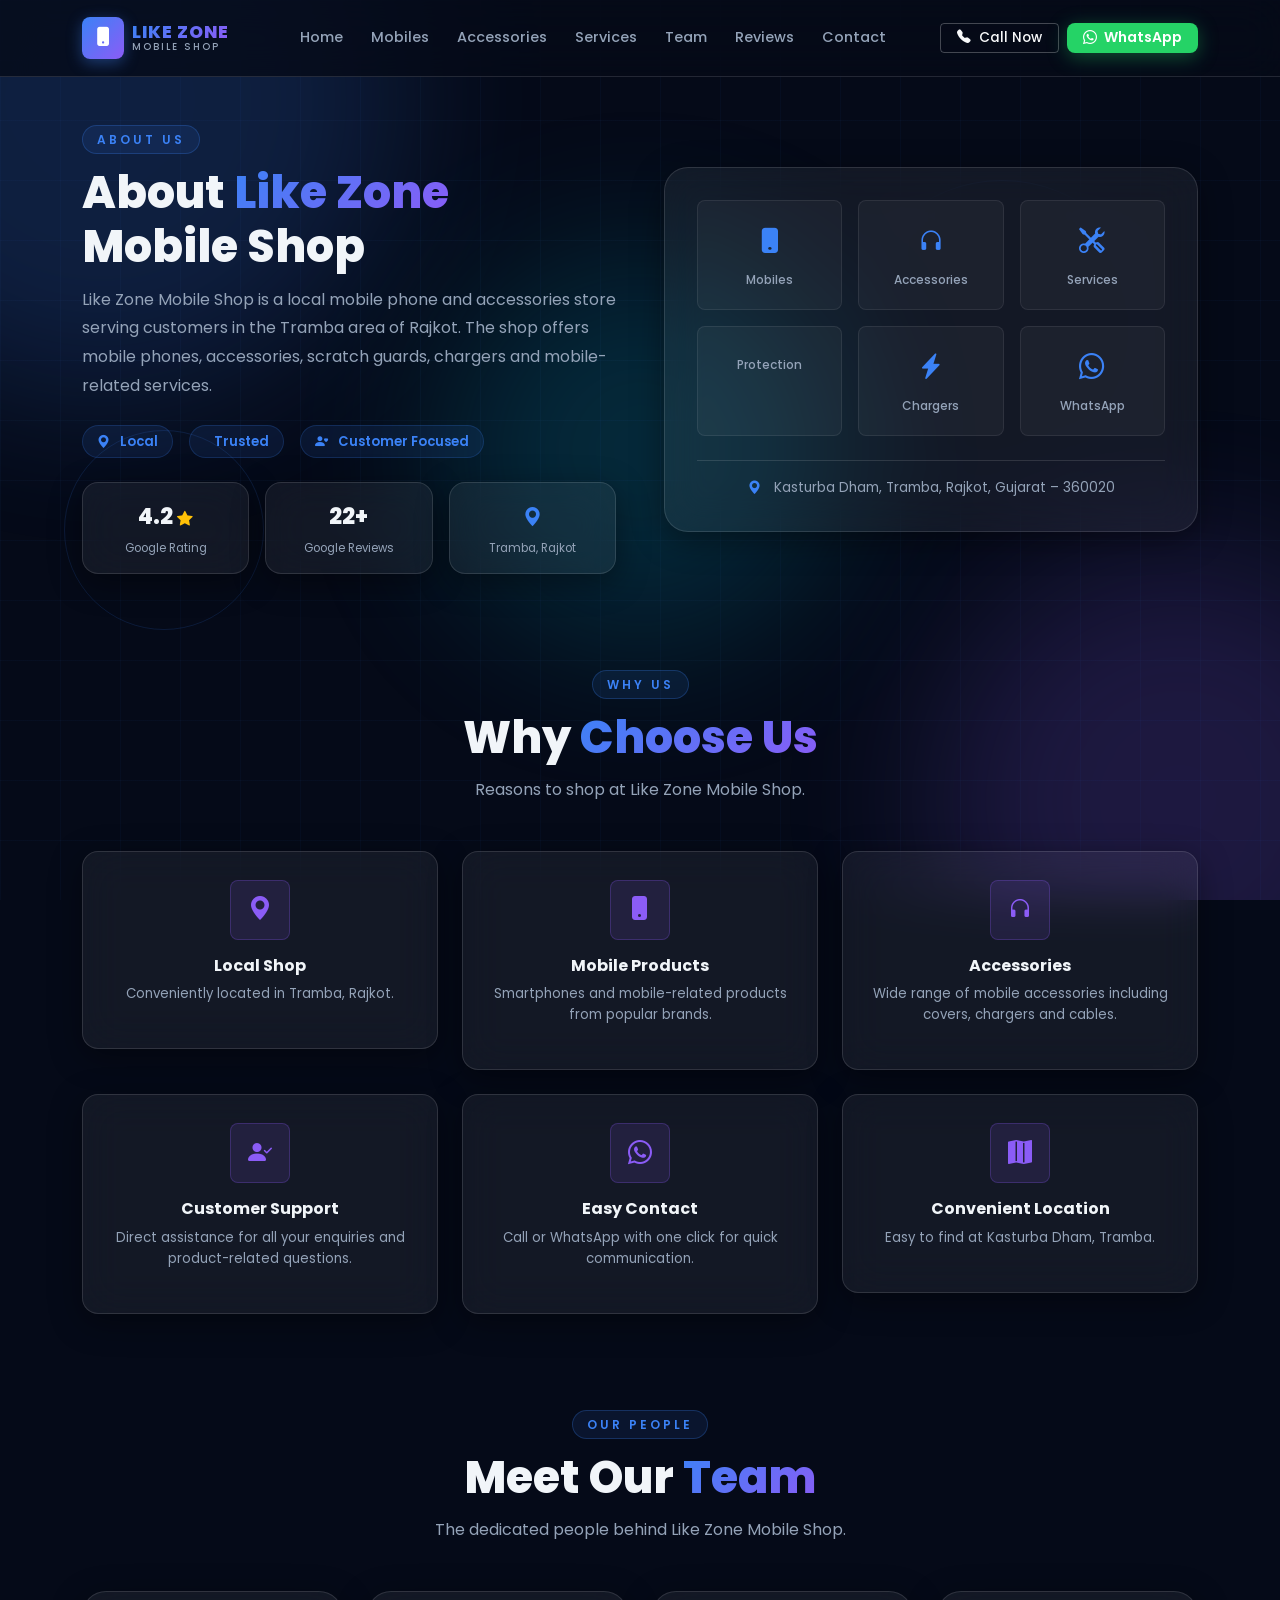
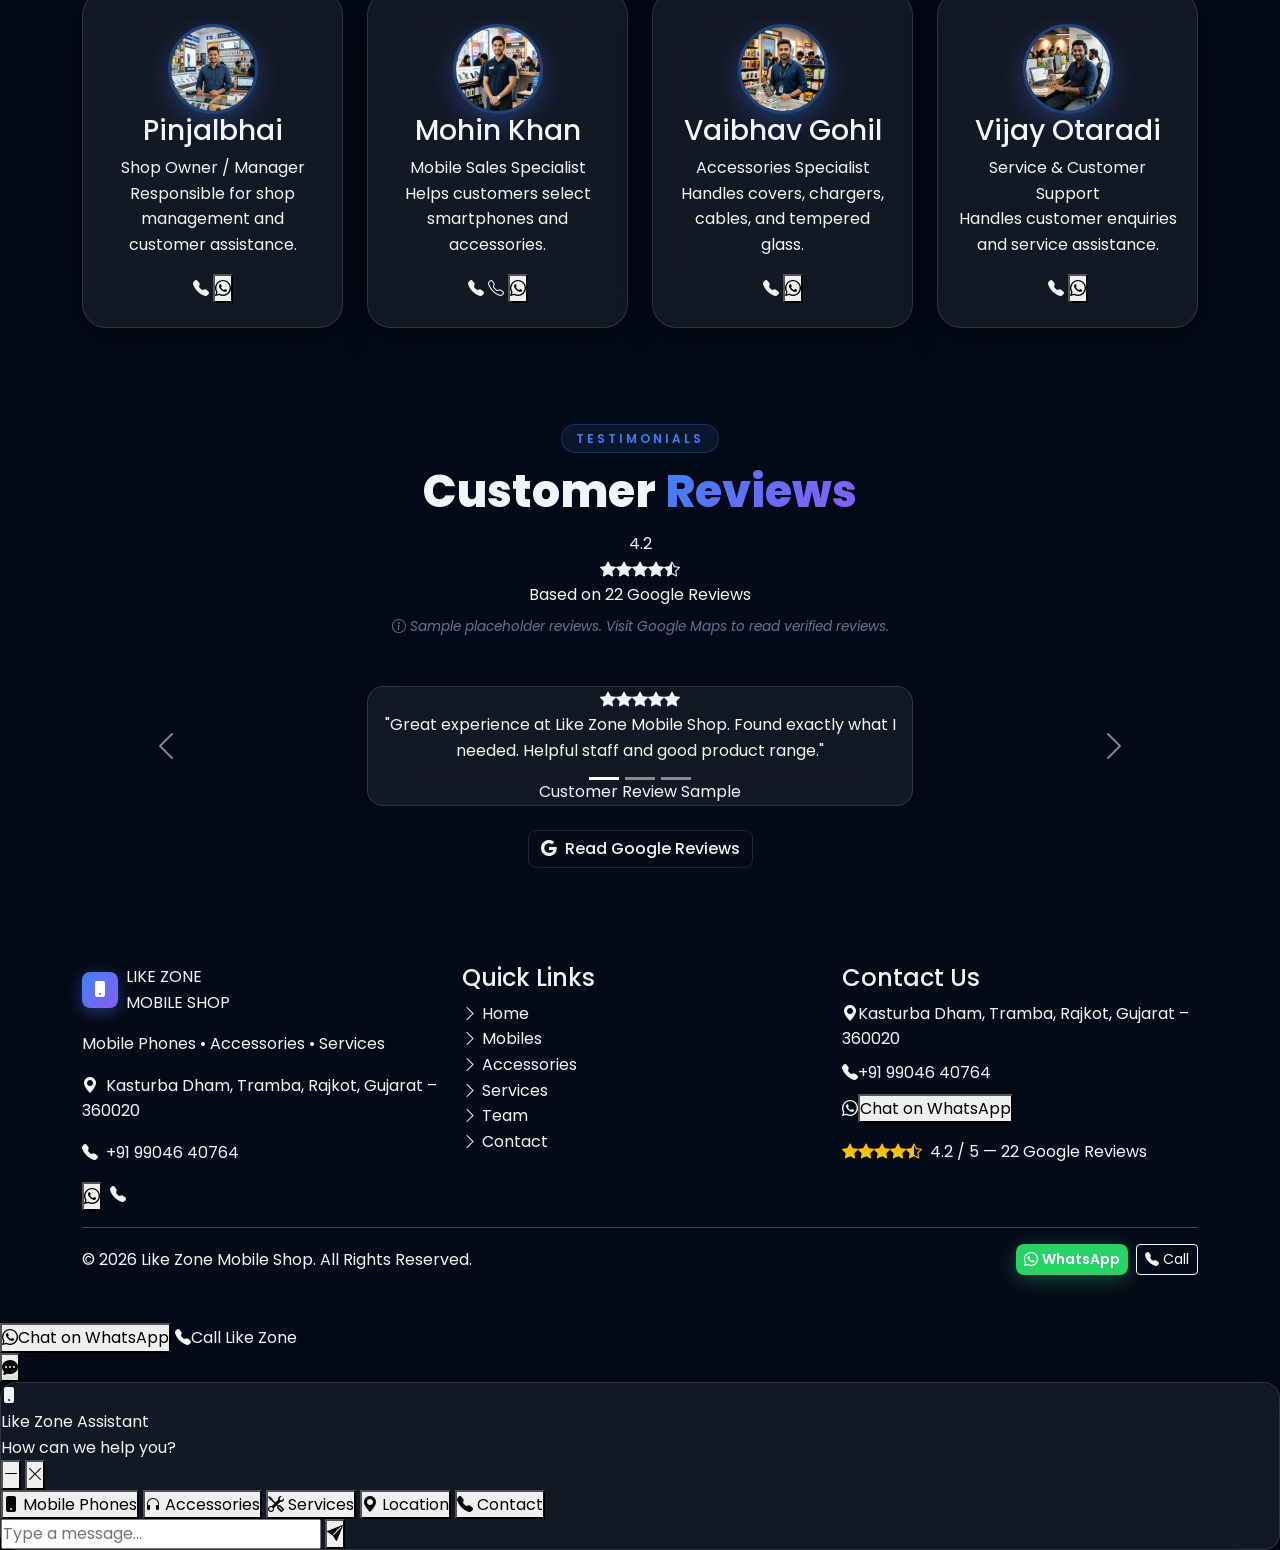
==== about.html @ 6cad6027 "DATA" ====
<!DOCTYPE html>
<html lang="en">
<head>
  <meta charset="UTF-8" />
  <meta name="viewport" content="width=device-width, initial-scale=1.0" />
  <title>Like Zone Mobile Shop | Mobile Phones &amp; Accessories in Tramba, Rajkot</title>
  <meta name="description" content="Like Zone Mobile Shop in Kasturba Dham, Tramba, Rajkot. Explore mobile phones, accessories, chargers, scratch guards and mobile-related services." />
  <meta name="keywords" content="Like Zone Mobile Shop, mobile shop Tramba, mobile shop Rajkot, mobile phones Tramba, mobile accessories Rajkot" />
  <meta name="author" content="Like Zone Mobile Shop" />
  <meta property="og:title" content="Like Zone Mobile Shop | Tramba, Rajkot" />
  <meta property="og:description" content="Your trusted mobile phone and accessories shop in Tramba, Rajkot." />
  <meta property="og:type" content="website" />

  <!-- Bootstrap 5 CSS -->
  <link href="https://cdn.jsdelivr.net/npm/bootstrap@5.3.2/dist/css/bootstrap.min.css" rel="stylesheet" />
  <!-- Bootstrap Icons -->
  <link href="https://cdn.jsdelivr.net/npm/bootstrap-icons@1.11.3/font/bootstrap-icons.min.css" rel="stylesheet" />
  <!-- Google Fonts -->
  <link href="https://fonts.googleapis.com/css2?family=Inter:wght@300;400;500;600;700;800;900&family=Poppins:wght@300;400;500;600;700;800;900&display=swap" rel="stylesheet" />
  <!-- Custom CSS -->
  <link rel="stylesheet" href="css/style.css" />
</head>
<body>

  <!-- Background Decorations -->
  <div class="bg-decorations" aria-hidden="true">
    <div class="blob blob-1"></div>
    <div class="blob blob-2"></div>
    <div class="blob blob-3"></div>
    <div class="grid-pattern"></div>
    <div class="glow-circle glow-1"></div>
    <div class="glow-circle glow-2"></div>
  </div>

  <!-- ============================================================
       NAVBAR
  ============================================================ -->
  <header>
    <nav class="navbar navbar-expand-lg navbar-dark glass-navbar sticky-top" id="mainNavbar" aria-label="Main navigation">
      <div class="container">
        <a class="navbar-brand d-flex align-items-center gap-2" href="index.html" aria-label="Like Zone Mobile Shop Home">
          <div class="logo-icon" aria-hidden="true">
            <i class="bi bi-phone-fill"></i>
          </div>
          <div class="logo-text">
            <span class="logo-main">LIKE ZONE</span>
            <span class="logo-sub">MOBILE SHOP</span>
          </div>
        </a>

        <button class="navbar-toggler border-0" type="button" data-bs-toggle="collapse"
          data-bs-target="#navbarContent" aria-controls="navbarContent"
          aria-expanded="false" aria-label="Toggle navigation">
          <span class="navbar-toggler-icon"></span>
        </button>

        <div class="collapse navbar-collapse" id="navbarContent">
          <ul class="navbar-nav mx-auto gap-1">
            <li class="nav-item"><a class="nav-link" href="index.html">Home</a></li>
            <li class="nav-item"><a class="nav-link" href="mobiles.html">Mobiles</a></li>
            <li class="nav-item"><a class="nav-link" href="accessories.html">Accessories</a></li>
            <li class="nav-item"><a class="nav-link" href="services.html">Services</a></li>
            <li class="nav-item"><a class="nav-link" href="about.html" class="nav-link active">Team</a></li>
            <li class="nav-item"><a class="nav-link" href="about.html#reviews">Reviews</a></li>
            <li class="nav-item"><a class="nav-link" href="contact.html">Contact</a></li>
          </ul>
          <div class="d-flex gap-2 mt-3 mt-lg-0">
            <a href="tel:+919904640764" class="btn btn-outline-light btn-sm px-3 nav-cta-btn" aria-label="Call Like Zone Mobile Shop">
              <i class="bi bi-telephone-fill me-1"></i> Call Now
            </a>
            <a href="https://wa.me/919904640764?text=Hello%20Like%20Zone%20Mobile%20Shop%2C%20I%20would%20like%20to%20know%20more%20about%20your%20products%20and%20services."
              target="_blank" rel="noopener noreferrer"
              class="btn btn-whatsapp btn-sm px-3" aria-label="WhatsApp Like Zone Mobile Shop">
              <i class="bi bi-whatsapp me-1"></i> WhatsApp
            </a>
          </div>
        </div>
      </div>
    </nav>
  </header>
  <main>
<!-- ============================================================
         ABOUT SECTION
    ============================================================ -->
    <section id="about" class="about-section py-5" aria-label="About Like Zone Mobile Shop">
      <div class="container">
        <div class="row align-items-center g-5">
          <div class="col-lg-6 reveal-on-scroll">
            <div class="section-label">About Us</div>
            <h2 class="section-title">About <span class="gradient-text">Like Zone</span><br />Mobile Shop</h2>
            <p class="section-desc">
              Like Zone Mobile Shop is a local mobile phone and accessories store serving customers
              in the Tramba area of Rajkot. The shop offers mobile phones, accessories, scratch guards,
              chargers and mobile-related services.
            </p>
            <div class="about-highlights d-flex flex-wrap gap-3 mb-4">
              <span class="highlight-badge"><i class="bi bi-geo-alt-fill me-1"></i>Local</span>
              <span class="highlight-badge"><i class="bi bi-shield-check-fill me-1"></i>Trusted</span>
              <span class="highlight-badge"><i class="bi bi-person-heart me-1"></i>Customer Focused</span>
            </div>
            <div class="row g-3">
              <div class="col-4">
                <div class="stat-card glass-card text-center">
                  <div class="stat-value">4.2 <i class="bi bi-star-fill text-warning" style="font-size:0.7em"></i></div>
                  <div class="stat-label">Google Rating</div>
                </div>
              </div>
              <div class="col-4">
                <div class="stat-card glass-card text-center">
                  <div class="stat-value">22+</div>
                  <div class="stat-label">Google Reviews</div>
                </div>
              </div>
              <div class="col-4">
                <div class="stat-card glass-card text-center">
                  <div class="stat-value"><i class="bi bi-geo-alt-fill" style="font-size:1.2rem;color:var(--accent-blue)"></i></div>
                  <div class="stat-label">Tramba, Rajkot</div>
                </div>
              </div>
            </div>
          </div>
          <div class="col-lg-6 reveal-on-scroll">
            <div class="about-visual-card glass-card">
              <div class="about-icon-grid" aria-hidden="true">
                <div class="about-icon-item"><i class="bi bi-phone-fill"></i><span>Mobiles</span></div>
                <div class="about-icon-item"><i class="bi bi-headphones"></i><span>Accessories</span></div>
                <div class="about-icon-item"><i class="bi bi-tools"></i><span>Services</span></div>
                <div class="about-icon-item"><i class="bi bi-shield-check-fill"></i><span>Protection</span></div>
                <div class="about-icon-item"><i class="bi bi-lightning-charge-fill"></i><span>Chargers</span></div>
                <div class="about-icon-item"><i class="bi bi-whatsapp"></i><span>WhatsApp</span></div>
              </div>
              <div class="about-card-footer">
                <i class="bi bi-geo-alt-fill me-2"></i>
                Kasturba Dham, Tramba, Rajkot, Gujarat – 360020
              </div>
            </div>
          </div>
        </div>
      </div>
    </section>

    <!-- WHY CHOOSE US -->
    <section id="why-us" class="why-section py-5" aria-label="Why Choose Us">
      <div class="container">
        <div class="text-center mb-5 reveal-on-scroll">
          <div class="section-label">Why Us</div>
          <h2 class="section-title">Why <span class="gradient-text">Choose Us</span></h2>
          <p class="section-subtitle">Reasons to shop at Like Zone Mobile Shop.</p>
        </div>
        <div class="row g-4">
          <div class="col-sm-6 col-lg-4 reveal-on-scroll"><div class="why-card glass-card text-center"><div class="why-icon"><i class="bi bi-geo-alt-fill"></i></div><h3 class="why-title">Local Shop</h3><p class="why-desc">Conveniently located in Tramba, Rajkot.</p></div></div>
          <div class="col-sm-6 col-lg-4 reveal-on-scroll"><div class="why-card glass-card text-center"><div class="why-icon"><i class="bi bi-phone-fill"></i></div><h3 class="why-title">Mobile Products</h3><p class="why-desc">Smartphones and mobile-related products from popular brands.</p></div></div>
          <div class="col-sm-6 col-lg-4 reveal-on-scroll"><div class="why-card glass-card text-center"><div class="why-icon"><i class="bi bi-headphones"></i></div><h3 class="why-title">Accessories</h3><p class="why-desc">Wide range of mobile accessories including covers, chargers and cables.</p></div></div>
          <div class="col-sm-6 col-lg-4 reveal-on-scroll"><div class="why-card glass-card text-center"><div class="why-icon"><i class="bi bi-person-check-fill"></i></div><h3 class="why-title">Customer Support</h3><p class="why-desc">Direct assistance for all your enquiries and product-related questions.</p></div></div>
          <div class="col-sm-6 col-lg-4 reveal-on-scroll"><div class="why-card glass-card text-center"><div class="why-icon"><i class="bi bi-whatsapp"></i></div><h3 class="why-title">Easy Contact</h3><p class="why-desc">Call or WhatsApp with one click for quick communication.</p></div></div>
          <div class="col-sm-6 col-lg-4 reveal-on-scroll"><div class="why-card glass-card text-center"><div class="why-icon"><i class="bi bi-map-fill"></i></div><h3 class="why-title">Convenient Location</h3><p class="why-desc">Easy to find at Kasturba Dham, Tramba.</p></div></div>
        </div>
      </div>
    </section>

    <!-- TEAM SECTION -->
    <section id="team" class="team-section py-5" aria-label="Our Team">
      <div class="container">
        <div class="text-center mb-5 reveal-on-scroll">
          <div class="section-label">Our People</div>
          <h2 class="section-title">Meet Our <span class="gradient-text">Team</span></h2>
          <p class="section-subtitle">The dedicated people behind Like Zone Mobile Shop.</p>
        </div>
        <div class="row g-4 justify-content-center">
          <div class="col-sm-6 col-lg-3 reveal-on-scroll">
            <article class="team-card glass-card text-center">
              <div class="team-avatar-wrap"><img src="images/owner_pinjalbhai_new.png" alt="Pinjalbhai - Shop Owner" class="team-avatar-img" /></div>
              <h3 class="team-name">Pinjalbhai</h3>
              <div class="team-role">Shop Owner / Manager</div>
              <p class="team-desc">Responsible for shop management and customer assistance.</p>
              <div class="team-actions">
                <a href="tel:+919904640764" class="team-btn call-btn"><i class="bi bi-telephone-fill"></i></a>
                <button class="team-btn wa-btn" onclick="openWhatsApp('Hello, I would like to speak with the shop owner.')"><i class="bi bi-whatsapp"></i></button>
              </div>
            </article>
          </div>
          <div class="col-sm-6 col-lg-3 reveal-on-scroll">
            <article class="team-card glass-card text-center">
              <div class="team-avatar-wrap"><img src="images/worker_mohin_new.png" alt="Mohin Khan - Mobile Sales Specialist" class="team-avatar-img" /></div>
              <h3 class="team-name">Mohin Khan</h3>
              <div class="team-role">Mobile Sales Specialist</div>
              <p class="team-desc">Helps customers select smartphones and accessories.</p>
              <div class="team-actions">
                <a href="tel:+919714520147" class="team-btn call-btn" title="Call Primary (9714520147)"><i class="bi bi-telephone-fill"></i></a>
                <a href="tel:+918200942424" class="team-btn call-btn" title="Call Alternate (8200942424)"><i class="bi bi-telephone"></i></a>
                <button class="team-btn wa-btn" onclick="openWhatsApp('Hello, I need help selecting a smartphone.')"><i class="bi bi-whatsapp"></i></button>
              </div>
            </article>
          </div>
          <div class="col-sm-6 col-lg-3 reveal-on-scroll">
            <article class="team-card glass-card text-center">
              <div class="team-avatar-wrap"><img src="images/worker_vaibhav_new.png" alt="Vaibhav Gohil - Accessories Specialist" class="team-avatar-img" /></div>
              <h3 class="team-name">Vaibhav Gohil</h3>
              <div class="team-role">Accessories Specialist</div>
              <p class="team-desc">Handles covers, chargers, cables, and tempered glass.</p>
              <div class="team-actions">
                <a href="tel:+919924952619" class="team-btn call-btn"><i class="bi bi-telephone-fill"></i></a>
                <button class="team-btn wa-btn" onclick="openWhatsApp('Hello, I need help with mobile accessories.')"><i class="bi bi-whatsapp"></i></button>
              </div>
            </article>
          </div>
          <div class="col-sm-6 col-lg-3 reveal-on-scroll">
            <article class="team-card glass-card text-center">
              <div class="team-avatar-wrap"><img src="images/worker_vijay_new.png" alt="Vijay Otaradi - Service and Customer Support" class="team-avatar-img" /></div>
              <h3 class="team-name">Vijay Otaradi</h3>
              <div class="team-role">Service &amp; Customer Support</div>
              <p class="team-desc">Handles customer enquiries and service assistance.</p>
              <div class="team-actions">
                <a href="tel:+918320852144" class="team-btn call-btn"><i class="bi bi-telephone-fill"></i></a>
                <button class="team-btn wa-btn" onclick="openWhatsApp('Hello, I need customer support assistance.')"><i class="bi bi-whatsapp"></i></button>
              </div>
            </article>
          </div>
        </div>
      </div>
    </section>

    <!-- REVIEWS SECTION -->
    <section id="reviews" class="reviews-section py-5" aria-label="Customer Reviews">
      <div class="container">
        <div class="text-center mb-5 reveal-on-scroll">
          <div class="section-label">Testimonials</div>
          <h2 class="section-title">Customer <span class="gradient-text">Reviews</span></h2>
          <div class="rating-summary"><div class="big-rating">4.2</div><div class="rating-stars"><i class="bi bi-star-fill"></i><i class="bi bi-star-fill"></i><i class="bi bi-star-fill"></i><i class="bi bi-star-fill"></i><i class="bi bi-star-half"></i></div><div class="rating-count">Based on 22 Google Reviews</div></div>
          <p class="disclaimer-text mt-2"><i class="bi bi-info-circle me-1"></i>Sample placeholder reviews. Visit Google Maps to read verified reviews.</p>
        </div>
        <div id="reviewCarousel" class="carousel slide" data-bs-ride="carousel">
          <div class="carousel-inner">
            <div class="carousel-item active"><div class="row justify-content-center"><div class="col-md-8 col-lg-6"><div class="review-card glass-card text-center"><div class="review-stars"><i class="bi bi-star-fill"></i><i class="bi bi-star-fill"></i><i class="bi bi-star-fill"></i><i class="bi bi-star-fill"></i><i class="bi bi-star-fill"></i></div><p class="review-text">"Great experience at Like Zone Mobile Shop. Found exactly what I needed. Helpful staff and good product range."</p><div class="review-author">Customer Review <span class="sample-badge">Sample</span></div></div></div></div></div>
            <div class="carousel-item"><div class="row justify-content-center"><div class="col-md-8 col-lg-6"><div class="review-card glass-card text-center"><div class="review-stars"><i class="bi bi-star-fill"></i><i class="bi bi-star-fill"></i><i class="bi bi-star-fill"></i><i class="bi bi-star-fill"></i><i class="bi bi-star"></i></div><p class="review-text">"Good local mobile shop in Tramba. Nice selection of accessories and the staff is very cooperative."</p><div class="review-author">Customer Review <span class="sample-badge">Sample</span></div></div></div></div></div>
            <div class="carousel-item"><div class="row justify-content-center"><div class="col-md-8 col-lg-6"><div class="review-card glass-card text-center"><div class="review-stars"><i class="bi bi-star-fill"></i><i class="bi bi-star-fill"></i><i class="bi bi-star-fill"></i><i class="bi bi-star-fill"></i><i class="bi bi-star-fill"></i></div><p class="review-text">"Bought a mobile cover and tempered glass from here. Quality is good and the price was reasonable. Recommended!"</p><div class="review-author">Customer Review <span class="sample-badge">Sample</span></div></div></div></div></div>
          </div>
          <button class="carousel-control-prev" type="button" data-bs-target="#reviewCarousel" data-bs-slide="prev"><span class="carousel-control-prev-icon"></span></button>
          <button class="carousel-control-next" type="button" data-bs-target="#reviewCarousel" data-bs-slide="next"><span class="carousel-control-next-icon"></span></button>
          <div class="carousel-indicators mt-3">
            <button type="button" data-bs-target="#reviewCarousel" data-bs-slide-to="0" class="active" aria-current="true"></button>
            <button type="button" data-bs-target="#reviewCarousel" data-bs-slide-to="1"></button>
            <button type="button" data-bs-target="#reviewCarousel" data-bs-slide-to="2"></button>
          </div>
        </div>
        <div class="text-center mt-4"><a href="https://www.google.com/maps/search/Like+Zone+Mobile+Shop+Tramba+Rajkot" target="_blank" rel="noopener noreferrer" class="btn btn-outline-glass"><i class="bi bi-google me-2"></i>Read Google Reviews</a></div>
      </div>
    </section>

    
  </main>
<!-- FOOTER -->
  <footer class="site-footer py-5" aria-label="Site Footer">
    <div class="container">
      <div class="row g-4">
        <div class="col-lg-4">
          <div class="footer-brand d-flex align-items-center gap-2 mb-3"><div class="logo-icon small-logo"><i class="bi bi-phone-fill"></i></div><div><div class="footer-logo-main">LIKE ZONE</div><div class="footer-logo-sub">MOBILE SHOP</div></div></div>
          <p class="footer-tagline">Mobile Phones &bull; Accessories &bull; Services</p>
          <p class="footer-address"><i class="bi bi-geo-alt-fill me-2"></i>Kasturba Dham, Tramba, Rajkot, Gujarat &ndash; 360020</p>
          <a href="tel:+919904640764" class="footer-phone d-block mt-2"><i class="bi bi-telephone-fill me-2"></i>+91 99046 40764</a>
          <div class="footer-social mt-3 d-flex gap-2">
            <button class="footer-social-btn wa" onclick="openWhatsApp('Hello Like Zone Mobile Shop, I would like to know more about your products and services.')"><i class="bi bi-whatsapp"></i></button>
            <a href="tel:+919904640764" class="footer-social-btn call"><i class="bi bi-telephone-fill"></i></a>
          </div>
        </div>
        <div class="col-sm-6 col-lg-4">
          <h4 class="footer-heading">Quick Links</h4>
          <ul class="footer-links">
            <li><a href="index.html"><i class="bi bi-chevron-right me-1"></i>Home</a></li>
            <li><a href="mobiles.html"><i class="bi bi-chevron-right me-1"></i>Mobiles</a></li>
            <li><a href="accessories.html"><i class="bi bi-chevron-right me-1"></i>Accessories</a></li>
            <li><a href="services.html"><i class="bi bi-chevron-right me-1"></i>Services</a></li>
            <li><a href="about.html"><i class="bi bi-chevron-right me-1"></i>Team</a></li>
            <li><a href="contact.html"><i class="bi bi-chevron-right me-1"></i>Contact</a></li>
          </ul>
        </div>
        <div class="col-sm-6 col-lg-4">
          <h4 class="footer-heading">Contact Us</h4>
          <div class="footer-contact-item"><i class="bi bi-geo-alt-fill"></i><span>Kasturba Dham, Tramba, Rajkot, Gujarat &ndash; 360020</span></div>
          <div class="footer-contact-item mt-2"><i class="bi bi-telephone-fill"></i><a href="tel:+919904640764">+91 99046 40764</a></div>
          <div class="footer-contact-item mt-2"><i class="bi bi-whatsapp"></i><button class="footer-wa-link" onclick="openWhatsApp('Hello Like Zone Mobile Shop, I would like to know more about your products and services.')">Chat on WhatsApp</button></div>
          <div class="footer-rating mt-3"><i class="bi bi-star-fill text-warning"></i><i class="bi bi-star-fill text-warning"></i><i class="bi bi-star-fill text-warning"></i><i class="bi bi-star-fill text-warning"></i><i class="bi bi-star-half text-warning"></i><span class="ms-2">4.2 / 5 &mdash; 22 Google Reviews</span></div>
        </div>
      </div>
      <hr class="footer-divider" />
      <div class="footer-bottom d-flex flex-wrap justify-content-between align-items-center gap-3">
        <p class="footer-copy mb-0">&copy; 2026 Like Zone Mobile Shop. All Rights Reserved.</p>
        <div class="d-flex gap-2">
          <button class="btn btn-whatsapp btn-sm" onclick="openWhatsApp('Hello Like Zone Mobile Shop, I would like to know more about your products and services.')"><i class="bi bi-whatsapp me-1"></i>WhatsApp</button>
          <a href="tel:+919904640764" class="btn btn-outline-light btn-sm"><i class="bi bi-telephone-fill me-1"></i>Call</a>
        </div>
      </div>
    </div>
  </footer>

  <!-- FLOATING BUTTONS -->
  <div class="floating-buttons" aria-label="Floating contact buttons">
    <button class="float-btn float-wa" onclick="openWhatsApp('Hello Like Zone Mobile Shop, I would like to know more about your products and services.')" aria-label="Chat on WhatsApp" title="Chat on WhatsApp"><i class="bi bi-whatsapp"></i><span class="float-tooltip">Chat on WhatsApp</span></button>
    <a href="tel:+919904640764" class="float-btn float-call" aria-label="Call Like Zone" title="Call Like Zone"><i class="bi bi-telephone-fill"></i><span class="float-tooltip">Call Like Zone</span></a>
  </div>

  <!-- CHATBOT TOGGLE -->
  <button class="chatbot-toggle" id="chatbotToggle" aria-label="Open Like Zone Assistant chatbot" aria-expanded="false">
    <i class="bi bi-chat-dots-fill" id="chatToggleIcon"></i>
  </button>

  <!-- CHATBOT WINDOW -->
  <div class="chatbot-window glass-card" id="chatbotWindow" role="dialog" aria-label="Like Zone Assistant" aria-hidden="true">
    <div class="chatbot-header">
      <div class="chatbot-header-info">
        <div class="chatbot-avatar"><i class="bi bi-phone-fill"></i></div>
        <div><div class="chatbot-title">Like Zone Assistant</div><div class="chatbot-subtitle">How can we help you?</div></div>
      </div>
      <div class="chatbot-header-actions">
        <button class="chatbot-action-btn" id="chatbotMinimize" aria-label="Minimize chatbot"><i class="bi bi-dash-lg"></i></button>
        <button class="chatbot-action-btn" id="chatbotClose" aria-label="Close chatbot"><i class="bi bi-x-lg"></i></button>
      </div>
    </div>
    <div class="chatbot-messages" id="chatbotMessages" aria-live="polite"></div>
    <div class="chatbot-quick-replies" id="quickReplies">
      <button class="quick-reply-btn" onclick="sendQuickReply('mobiles')"><i class="bi bi-phone-fill me-1"></i>Mobile Phones</button>
      <button class="quick-reply-btn" onclick="sendQuickReply('accessories')"><i class="bi bi-headphones me-1"></i>Accessories</button>
      <button class="quick-reply-btn" onclick="sendQuickReply('services')"><i class="bi bi-tools me-1"></i>Services</button>
      <button class="quick-reply-btn" onclick="sendQuickReply('location')"><i class="bi bi-geo-alt-fill me-1"></i>Location</button>
      <button class="quick-reply-btn" onclick="sendQuickReply('contact')"><i class="bi bi-telephone-fill me-1"></i>Contact</button>
    </div>
    <div class="chatbot-input-area">
      <input type="text" class="chatbot-input" id="chatbotInput" placeholder="Type a message..." aria-label="Type your message" onkeypress="handleChatInput(event)" />
      <button class="chatbot-send-btn" onclick="handleSendMessage()" aria-label="Send message"><i class="bi bi-send-fill"></i></button>
    </div>
  </div>

  <script src="https://cdn.jsdelivr.net/npm/bootstrap@5.3.2/dist/js/bootstrap.bundle.min.js"></script>
  <script src="js/script.js"></script>
</body>
</html>
---- css/style.css ----
/* Team Avatar Image styles — added for real photo support */
/* ============================================================
   LIKE ZONE MOBILE SHOP — style.css
   Premium Glassmorphism Theme
   ============================================================ */

/* ── CSS Variables ─────────────────────────────────────────── */
:root {
  --bg-dark:        #050a18;
  --bg-dark-2:      #080f22;
  --accent-blue:    #3b82f6;
  --accent-purple:  #8b5cf6;
  --accent-cyan:    #06b6d4;
  --accent-green:   #22c55e;
  --whatsapp:       #25d366;
  --whatsapp-dark:  #128c7e;
  --glass-bg:       rgba(255,255,255,0.06);
  --glass-border:   rgba(255,255,255,0.12);
  --glass-shadow:   0 8px 32px rgba(0,0,0,0.4);
  --text-primary:   #f1f5f9;
  --text-secondary: #94a3b8;
  --text-muted:     #64748b;
  --gradient-main:  linear-gradient(135deg, #3b82f6 0%, #8b5cf6 100%);
  --gradient-hero:  linear-gradient(135deg, #1e3a8a 0%, #4c1d95 100%);
  --radius-sm:      8px;
  --radius-md:      16px;
  --radius-lg:      24px;
  --radius-xl:      32px;
  --transition:     all 0.3s cubic-bezier(0.4,0,0.2,1);
  --font-main:      'Poppins', 'Inter', sans-serif;
}

/* ── Reset & Base ───────────────────────────────────────────── */
*, *::before, *::after { box-sizing: border-box; margin: 0; padding: 0; }

html { scroll-behavior: smooth; }

body {
  font-family: var(--font-main);
  background-color: var(--bg-dark);
  color: var(--text-primary);
  overflow-x: hidden;
  line-height: 1.6;
}

a { text-decoration: none; color: inherit; }
ul { list-style: none; padding: 0; margin: 0; }
img { max-width: 100%; height: auto; }
button { cursor: pointer; font-family: var(--font-main); }

/* ── Background Decorations ─────────────────────────────────── */
.bg-decorations {
  position: fixed;
  inset: 0;
  z-index: 0;
  pointer-events: none;
  overflow: hidden;
}

.blob {
  position: absolute;
  border-radius: 50%;
  filter: blur(80px);
  opacity: 0.18;
}
.blob-1 {
  width: 600px; height: 600px;
  background: var(--accent-blue);
  top: -200px; left: -200px;
  animation: blobFloat 12s ease-in-out infinite;
}
.blob-2 {
  width: 500px; height: 500px;
  background: var(--accent-purple);
  bottom: -150px; right: -150px;
  animation: blobFloat 15s ease-in-out infinite reverse;
}
.blob-3 {
  width: 400px; height: 400px;
  background: var(--accent-cyan);
  top: 50%; left: 50%;
  transform: translate(-50%,-50%);
  animation: blobFloat 18s ease-in-out infinite;
}

.grid-pattern {
  position: absolute;
  inset: 0;
  background-image:
    linear-gradient(rgba(59,130,246,0.04) 1px, transparent 1px),
    linear-gradient(90deg, rgba(59,130,246,0.04) 1px, transparent 1px);
  background-size: 60px 60px;
}

.glow-circle {
  position: absolute;
  border-radius: 50%;
  border: 1px solid rgba(59,130,246,0.15);
}
.glow-1 { width: 300px; height: 300px; top: 20%; right: 10%; }
.glow-2 { width: 200px; height: 200px; bottom: 30%; left: 5%; }

@keyframes blobFloat {
  0%,100% { transform: translate(0,0) scale(1); }
  33%      { transform: translate(30px,-20px) scale(1.05); }
  66%      { transform: translate(-20px,30px) scale(0.95); }
}

/* ── Glass Card Base ────────────────────────────────────────── */
.glass-card {
  background: var(--glass-bg);
  backdrop-filter: blur(20px);
  -webkit-backdrop-filter: blur(20px);
  border: 1px solid var(--glass-border);
  border-radius: var(--radius-md);
  box-shadow: var(--glass-shadow);
  transition: var(--transition);
  position: relative;
  z-index: 1;
}
.glass-card:hover {
  border-color: rgba(59,130,246,0.35);
  box-shadow: 0 12px 40px rgba(59,130,246,0.15), var(--glass-shadow);
  transform: translateY(-4px);
}

/* ── Buttons ────────────────────────────────────────────────── */
.btn-primary-gradient {
  background: var(--gradient-main);
  color: #fff;
  border: none;
  border-radius: var(--radius-sm);
  font-weight: 600;
  letter-spacing: 0.3px;
  transition: var(--transition);
  box-shadow: 0 4px 20px rgba(59,130,246,0.35);
}
.btn-primary-gradient:hover {
  transform: translateY(-2px);
  box-shadow: 0 8px 30px rgba(59,130,246,0.5);
  color: #fff;
  filter: brightness(1.1);
}

.btn-whatsapp {
  background: var(--whatsapp);
  color: #fff;
  border: none;
  border-radius: var(--radius-sm);
  font-weight: 600;
  transition: var(--transition);
  box-shadow: 0 4px 20px rgba(37,211,102,0.35);
}
.btn-whatsapp:hover {
  background: var(--whatsapp-dark);
  transform: translateY(-2px);
  box-shadow: 0 8px 30px rgba(37,211,102,0.5);
  color: #fff;
}

.btn-outline-glass {
  background: transparent;
  color: var(--text-primary);
  border: 1px solid var(--glass-border);
  border-radius: var(--radius-sm);
  font-weight: 500;
  backdrop-filter: blur(10px);
  transition: var(--transition);
}
.btn-outline-glass:hover {
  background: rgba(255,255,255,0.1);
  border-color: rgba(59,130,246,0.5);
  color: #fff;
  transform: translateY(-2px);
}

/* ── Navbar ─────────────────────────────────────────────────── */
.glass-navbar {
  background: rgba(5,10,24,0.8) !important;
  backdrop-filter: blur(20px);
  -webkit-backdrop-filter: blur(20px);
  border-bottom: 1px solid var(--glass-border);
  padding: 12px 0;
  z-index: 1000;
}

.logo-icon {
  width: 42px; height: 42px;
  background: var(--gradient-main);
  border-radius: var(--radius-sm);
  display: flex; align-items: center; justify-content: center;
  font-size: 1.2rem;
  color: #fff;
  box-shadow: 0 4px 15px rgba(59,130,246,0.4);
  flex-shrink: 0;
}
.logo-icon.small-logo { width: 36px; height: 36px; font-size: 1rem; }

.logo-text { display: flex; flex-direction: column; line-height: 1.1; }
.logo-main {
  font-size: 1.1rem; font-weight: 800;
  background: var(--gradient-main);
  -webkit-background-clip: text;
  -webkit-text-fill-color: transparent;
  background-clip: text;
  letter-spacing: 1px;
}
.logo-sub { font-size: 0.6rem; color: var(--text-secondary); letter-spacing: 2px; font-weight: 500; }

.navbar-nav .nav-link {
  color: var(--text-secondary) !important;
  font-weight: 500;
  font-size: 0.9rem;
  padding: 6px 12px !important;
  border-radius: var(--radius-sm);
  transition: var(--transition);
}
.navbar-nav .nav-link:hover,
.navbar-nav .nav-link.active {
  color: var(--text-primary) !important;
  background: rgba(59,130,246,0.12);
}

.nav-cta-btn {
  border-color: rgba(255,255,255,0.25) !important;
  font-size: 0.85rem;
  font-weight: 500;
}
.nav-cta-btn:hover { background: rgba(255,255,255,0.1) !important; }

/* ── Section Helpers ────────────────────────────────────────── */
.section-label {
  display: inline-block;
  font-size: 0.75rem;
  font-weight: 600;
  letter-spacing: 3px;
  text-transform: uppercase;
  color: var(--accent-blue);
  background: rgba(59,130,246,0.1);
  border: 1px solid rgba(59,130,246,0.25);
  padding: 4px 14px;
  border-radius: 50px;
  margin-bottom: 12px;
}

.section-title {
  font-size: clamp(1.8rem, 4vw, 2.8rem);
  font-weight: 800;
  line-height: 1.2;
  margin-bottom: 12px;
  color: var(--text-primary);
}

.section-subtitle {
  font-size: 1rem;
  color: var(--text-secondary);
  max-width: 500px;
  margin: 0 auto;
}

.section-desc {
  font-size: 1rem;
  color: var(--text-secondary);
  line-height: 1.8;
  margin-bottom: 1.5rem;
}

.gradient-text {
  background: var(--gradient-main);
  -webkit-background-clip: text;
  -webkit-text-fill-color: transparent;
  background-clip: text;
}

.disclaimer-text {
  font-size: 0.85rem;
  color: var(--text-muted);
  font-style: italic;
}

/* ── Hero Section ───────────────────────────────────────────── */
.hero-section {
  position: relative;
  z-index: 1;
  min-height: 100vh;
  display: flex;
  align-items: center;
}

.hero-badge {
  display: inline-flex;
  align-items: center;
  gap: 6px;
  font-size: 0.8rem;
  font-weight: 500;
  color: var(--accent-cyan);
  background: rgba(6,182,212,0.1);
  border: 1px solid rgba(6,182,212,0.25);
  padding: 6px 16px;
  border-radius: 50px;
}

.hero-title {
  font-size: clamp(2.2rem, 5vw, 3.8rem);
  font-weight: 900;
  line-height: 1.1;
  margin-bottom: 16px;
  color: var(--text-primary);
}

.hero-tagline {
  font-size: 1.1rem;
  font-weight: 600;
  color: var(--accent-blue);
  letter-spacing: 1px;
  margin-bottom: 16px;
}

.hero-desc {
  font-size: 1rem;
  color: var(--text-secondary);
  line-height: 1.8;
  margin-bottom: 24px;
  max-width: 480px;
}

.hero-rating {
  display: flex;
  align-items: center;
  gap: 10px;
  flex-wrap: wrap;
}
.stars { color: #f59e0b; font-size: 1.1rem; display: flex; gap: 2px; }
.rating-text { font-size: 0.9rem; color: var(--text-secondary); font-weight: 500; }

/* ── Phone Showcase ─────────────────────────────────────────── */
.hero-visual { display: flex; justify-content: center; align-items: center; }

.phone-showcase {
  position: relative;
  width: 280px;
  height: 520px;
  margin: 0 auto;
}

.phone-mockup {
  position: absolute;
  top: 50%; left: 50%;
  transform: translate(-50%,-50%);
  z-index: 2;
}

.phone-frame {
  width: 220px;
  height: 440px;
  background: linear-gradient(145deg, #1e293b, #0f172a);
  border-radius: 36px;
  border: 2px solid rgba(255,255,255,0.15);
  box-shadow:
    0 0 0 1px rgba(0,0,0,0.5),
    0 30px 80px rgba(0,0,0,0.6),
    inset 0 1px 0 rgba(255,255,255,0.1);
  position: relative;
  overflow: hidden;
  animation: phoneFloat 4s ease-in-out infinite;
}

@keyframes phoneFloat {
  0%,100% { transform: translateY(0); }
  50%      { transform: translateY(-12px); }
}

.phone-notch {
  position: absolute;
  top: 10px; left: 50%;
  transform: translateX(-50%);
  width: 80px; height: 20px;
  background: #0f172a;
  border-radius: 0 0 14px 14px;
  z-index: 10;
}

.phone-screen {
  position: absolute;
  inset: 8px;
  background: linear-gradient(160deg, #0f172a 0%, #1e1b4b 100%);
  border-radius: 28px;
  overflow: hidden;
}

.phone-screen-content {
  padding: 30px 12px 12px;
  height: 100%;
  display: flex;
  flex-direction: column;
  gap: 10px;
}

.phone-status-bar {
  display: flex;
  justify-content: space-between;
  align-items: center;
  font-size: 0.65rem;
  color: rgba(255,255,255,0.7);
  padding: 0 4px;
}

.phone-brand-label {
  text-align: center;
  font-size: 0.7rem;
  font-weight: 800;
  letter-spacing: 3px;
  background: var(--gradient-main);
  -webkit-background-clip: text;
  -webkit-text-fill-color: transparent;
  background-clip: text;
}

.phone-app-grid {
  display: grid;
  grid-template-columns: repeat(3, 1fr);
  gap: 10px;
  padding: 4px;
}

.app-icon {
  width: 44px; height: 44px;
  background: rgba(255,255,255,0.08);
  border-radius: 12px;
  display: flex; align-items: center; justify-content: center;
  font-size: 1.1rem;
  color: rgba(255,255,255,0.7);
  border: 1px solid rgba(255,255,255,0.06);
  transition: var(--transition);
}

.phone-home-btn {
  position: absolute;
  bottom: 10px; left: 50%;
  transform: translateX(-50%);
  width: 60px; height: 4px;
  background: rgba(255,255,255,0.3);
  border-radius: 2px;
}

/* Floating Cards */
.float-card {
  position: absolute;
  display: flex;
  align-items: center;
  gap: 8px;
  background: rgba(255,255,255,0.08);
  backdrop-filter: blur(16px);
  border: 1px solid rgba(255,255,255,0.15);
  border-radius: var(--radius-sm);
  padding: 8px 14px;
  font-size: 0.78rem;
  font-weight: 600;
  color: var(--text-primary);
  white-space: nowrap;
  box-shadow: 0 8px 24px rgba(0,0,0,0.3);
  z-index: 5;
}
.float-card i { font-size: 1rem; }

.float-card-1 {
  top: 60px; left: -60px;
  animation: floatCard1 3s ease-in-out infinite;
}
.float-card-1 i { color: var(--accent-green); }

.float-card-2 {
  top: 180px; right: -60px;
  animation: floatCard2 3.5s ease-in-out infinite;
}
.float-card-2 i { color: var(--accent-blue); }

.float-card-3 {
  bottom: 100px; left: -50px;
  animation: floatCard3 4s ease-in-out infinite;
}
.float-card-3 i { color: #f59e0b; }

.float-badge {
  position: absolute;
  bottom: 40px; right: -40px;
  display: flex;
  align-items: center;
  gap: 6px;
  background: var(--whatsapp);
  color: #fff;
  border-radius: 50px;
  padding: 8px 16px;
  font-size: 0.78rem;
  font-weight: 700;
  box-shadow: 0 8px 24px rgba(37,211,102,0.4);
  animation: floatCard2 3s ease-in-out infinite;
  z-index: 5;
}

@keyframes floatCard1 {
  0%,100% { transform: translateY(0); }
  50%      { transform: translateY(-8px); }
}
@keyframes floatCard2 {
  0%,100% { transform: translateY(0); }
  50%      { transform: translateY(8px); }
}
@keyframes floatCard3 {
  0%,100% { transform: translateY(0); }
  50%      { transform: translateY(-6px); }
}

/* Scroll Indicator */
.scroll-indicator {
  position: absolute;
  bottom: 30px; left: 50%;
  transform: translateX(-50%);
  display: flex; flex-direction: column; align-items: center;
}
.scroll-dot {
  width: 6px; height: 6px;
  background: var(--accent-blue);
  border-radius: 50%;
  animation: scrollBounce 1.5s ease-in-out infinite;
}
@keyframes scrollBounce {
  0%,100% { transform: translateY(0); opacity: 1; }
  50%      { transform: translateY(10px); opacity: 0.4; }
}

/* ── Quick Actions ───────────────────────────────────────────── */
.quick-actions { position: relative; z-index: 1; }

.quick-card {
  padding: 28px 20px;
  cursor: pointer;
  border-radius: var(--radius-md);
}
.quick-card:hover { transform: translateY(-6px); }

.quick-icon {
  width: 60px; height: 60px;
  background: rgba(59,130,246,0.12);
  border: 1px solid rgba(59,130,246,0.25);
  border-radius: var(--radius-sm);
  display: flex; align-items: center; justify-content: center;
  font-size: 1.6rem;
  color: var(--accent-blue);
  margin: 0 auto 16px;
  transition: var(--transition);
}
.quick-card:hover .quick-icon {
  background: rgba(59,130,246,0.2);
  box-shadow: 0 0 20px rgba(59,130,246,0.3);
}
.quick-icon.whatsapp-icon { background: rgba(37,211,102,0.12); border-color: rgba(37,211,102,0.25); color: var(--whatsapp); }
.whatsapp-quick:hover .quick-icon { background: rgba(37,211,102,0.2); box-shadow: 0 0 20px rgba(37,211,102,0.3); }

.quick-title { font-size: 1rem; font-weight: 700; margin-bottom: 6px; color: var(--text-primary); }
.quick-desc  { font-size: 0.82rem; color: var(--text-secondary); margin: 0; }

/* ── About Section ──────────────────────────────────────────── */
.about-section { position: relative; z-index: 1; }

.highlight-badge {
  display: inline-flex;
  align-items: center;
  gap: 6px;
  font-size: 0.82rem;
  font-weight: 600;
  color: var(--accent-blue);
  background: rgba(59,130,246,0.1);
  border: 1px solid rgba(59,130,246,0.2);
  padding: 5px 14px;
  border-radius: 50px;
}

.stat-card {
  padding: 16px 10px;
  border-radius: var(--radius-md);
}
.stat-value { font-size: 1.4rem; font-weight: 800; color: var(--text-primary); }
.stat-label { font-size: 0.72rem; color: var(--text-secondary); margin-top: 4px; }

.about-visual-card {
  padding: 32px;
  border-radius: var(--radius-lg);
}

.about-icon-grid {
  display: grid;
  grid-template-columns: repeat(3, 1fr);
  gap: 16px;
  margin-bottom: 24px;
}

.about-icon-item {
  display: flex;
  flex-direction: column;
  align-items: center;
  gap: 8px;
  padding: 20px 10px;
  background: rgba(255,255,255,0.04);
  border: 1px solid rgba(255,255,255,0.08);
  border-radius: var(--radius-sm);
  transition: var(--transition);
}
.about-icon-item:hover {
  background: rgba(59,130,246,0.1);
  border-color: rgba(59,130,246,0.25);
  transform: translateY(-3px);
}
.about-icon-item i { font-size: 1.6rem; color: var(--accent-blue); }
.about-icon-item span { font-size: 0.75rem; color: var(--text-secondary); font-weight: 500; }

.about-card-footer {
  text-align: center;
  font-size: 0.85rem;
  color: var(--text-secondary);
  padding-top: 16px;
  border-top: 1px solid var(--glass-border);
}
.about-card-footer i { color: var(--accent-blue); }

/* ── Product Cards ──────────────────────────────────────────── */
.mobiles-section { position: relative; z-index: 1; }

.product-card {
  border-radius: var(--radius-md);
  overflow: hidden;
  display: flex;
  flex-direction: column;
}
.product-card:hover { transform: translateY(-6px); }

.product-icon-wrap {
  position: relative;
  background: linear-gradient(135deg, rgba(59,130,246,0.15), rgba(139,92,246,0.15));
  padding: 32px;
  text-align: center;
  font-size: 3rem;
  color: var(--accent-blue);
  border-bottom: 1px solid var(--glass-border);
}

.product-brand-badge {
  position: absolute;
  top: 12px; right: 12px;
  font-size: 0.7rem;
  font-weight: 700;
  letter-spacing: 1px;
  color: var(--accent-blue);
  background: rgba(59,130,246,0.15);
  border: 1px solid rgba(59,130,246,0.3);
  padding: 3px 10px;
  border-radius: 50px;
}

.product-body { padding: 20px; flex: 1; display: flex; flex-direction: column; }
.product-title { font-size: 1.05rem; font-weight: 700; margin-bottom: 12px; color: var(--text-primary); }

.product-features {
  flex: 1;
  display: flex;
  flex-direction: column;
  gap: 8px;
}
.product-features li {
  display: flex;
  align-items: center;
  gap: 8px;
  font-size: 0.85rem;
  color: var(--text-secondary);
}
.product-features li i { color: var(--accent-green); font-size: 0.9rem; flex-shrink: 0; }

/* ── Accessory Cards ────────────────────────────────────────── */
.accessories-section { position: relative; z-index: 1; }

.accessory-card {
  padding: 32px 24px;
  border-radius: var(--radius-md);
}
.accessory-card:hover { transform: translateY(-6px); }

.accessory-icon {
  width: 72px; height: 72px;
  background: rgba(59,130,246,0.1);
.team-avatar-wrap {
  position: relative;
  width: 90px; height: 90px;
  margin: 0 auto 16px;
}

.team-avatar {
  width: 90px; height: 90px;
  background: var(--gradient-main);
  border-radius: 50%;
  display: flex; align-items: center; justify-content: center;
  font-size: 2.2rem;
  color: #fff;
  border: 3px solid rgba(59,130,246,0.4);
  box-shadow: 0 8px 24px rgba(59,130,246,0.3);
  transition: var(--transition);
}

.team-name { font-size: 1rem; font-weight: 700; margin-bottom: 4px; color: var(--text-primary); }
.team-role {
  font-size: 0.78rem; font-weight: 600;
  color: var(--accent-blue);
  background: rgba(59,130,246,0.1);
  border: 1px solid rgba(59,130,246,0.2);
  padding: 3px 12px;
  border-radius: 50px;
  display: inline-block;
  margin-bottom: 12px;
}
.team-desc { font-size: 0.82rem; color: var(--text-secondary); margin-bottom: 16px; }

.team-actions {
  display: flex;
  justify-content: center;
  gap: 10px;
}

.team-btn {
  width: 40px; height: 40px;
  border-radius: 50%;
  border: none;
  display: flex; align-items: center; justify-content: center;
  font-size: 1rem;
  transition: var(--transition);
  cursor: pointer;
}
.team-btn.call-btn {
  background: rgba(59,130,246,0.15);
  color: var(--accent-blue);
  border: 1px solid rgba(59,130,246,0.3);
}
.team-btn.call-btn:hover {
  background: var(--accent-blue);
  color: #fff;
  transform: scale(1.1);
}
.team-btn.wa-btn {
  background: rgba(37,211,102,0.15);
  color: var(--whatsapp);
  border: 1px solid rgba(37,211,102,0.3);
}
.team-btn.wa-btn:hover {
  background: var(--whatsapp);
  color: #fff;
  transform: scale(1.1);
}

/* ── Reviews Section ────────────────────────────────────────── */
.reviews-section { position: relative; z-index: 1; }

.rating-summary {
  display: flex;
  flex-direction: column;
  align-items: center;
  gap: 6px;
  margin-top: 16px;
}
.big-rating {
  font-size: 3rem;
  font-weight: 900;
  background: var(--gradient-main);
  -webkit-background-clip: text;
  -webkit-text-fill-color: transparent;
  background-clip: text;
  line-height: 1;
}
.rating-stars { color: #f59e0b; font-size: 1.3rem; display: flex; gap: 3px; }
.rating-count { font-size: 0.85rem; color: var(--text-secondary); }

.review-card {
  padding: 36px 32px;
  border-radius: var(--radius-lg);
  margin: 0 auto;
}

.review-stars { color: #f59e0b; font-size: 1.1rem; display: flex; gap: 3px; justify-content: center; margin-bottom: 16px; }
.review-text {
  font-size: 1rem;
  color: var(--text-secondary);
  line-height: 1.8;
  font-style: italic;
  margin-bottom: 16px;
}
.review-author { font-size: 0.85rem; color: var(--text-muted); font-weight: 600; }

.sample-badge {
  display: inline-block;
  font-size: 0.65rem;
  font-weight: 700;
  letter-spacing: 1px;
  text-transform: uppercase;
  color: var(--accent-blue);
  background: rgba(59,130,246,0.1);
  border: 1px solid rgba(59,130,246,0.2);
  padding: 2px 8px;
  border-radius: 50px;
  margin-left: 6px;
  vertical-align: middle;
}

.carousel-control-prev,
.carousel-control-next {
  width: 44px; height: 44px;
  background: rgba(255,255,255,0.08);
  border: 1px solid var(--glass-border);
  border-radius: 50%;
  top: 50%; transform: translateY(-50%);
  backdrop-filter: blur(10px);
  transition: var(--transition);
}
.carousel-control-prev { left: -20px; }
.carousel-control-next { right: -20px; }
.carousel-control-prev:hover,
.carousel-control-next:hover { background: rgba(59,130,246,0.2); }

.carousel-indicators {
  position: static;
  margin-top: 20px;
}
.carousel-indicators button {
  width: 8px; height: 8px;
  border-radius: 50%;
  background: rgba(255,255,255,0.3);
  border: none;
  transition: var(--transition);
}
.carousel-indicators button.active { background: var(--accent-blue); width: 24px; border-radius: 4px; }

/* ── Location Section ───────────────────────────────────────── */
.location-section { position: relative; z-index: 1; }

.location-card {
  padding: 36px 32px;
  border-radius: var(--radius-lg);
}

.location-icon {
  width: 64px; height: 64px;
  background: var(--gradient-main);
  border-radius: var(--radius-sm);
  display: flex; align-items: center; justify-content: center;
  font-size: 1.8rem;
  color: #fff;
  margin-bottom: 20px;
  box-shadow: 0 8px 24px rgba(59,130,246,0.35);
}

.location-name { font-size: 1.3rem; font-weight: 800; margin-bottom: 12px; color: var(--text-primary); }
.location-address { font-size: 0.95rem; color: var(--text-secondary); line-height: 1.8; }
.location-address i { color: var(--accent-blue); }

.location-phone {
  display: inline-flex;
  align-items: center;
  gap: 8px;
  font-size: 1rem;
  font-weight: 600;
  color: var(--accent-blue);
  transition: var(--transition);
}
.location-phone:hover { color: var(--accent-cyan); }
.location-phone i { color: var(--accent-blue); }

.map-container {
  border-radius: var(--radius-lg);
  overflow: hidden;
  min-height: 300px;
  padding: 0;
}
.map-container iframe { display: block; }

/* ── Contact Section ────────────────────────────────────────── */
.contact-section { position: relative; z-index: 1; }

.contact-card {
  padding: 36px 24px;
  border-radius: var(--radius-lg);
}

.contact-icon {
  width: 72px; height: 72px;
  border-radius: var(--radius-md);
  display: flex; align-items: center; justify-content: center;
  font-size: 1.8rem;
  margin: 0 auto 16px;
}
.contact-icon.call-icon { background: rgba(59,130,246,0.15); color: var(--accent-blue); border: 1px solid rgba(59,130,246,0.3); }
.contact-icon.wa-icon   { background: rgba(37,211,102,0.15); color: var(--whatsapp); border: 1px solid rgba(37,211,102,0.3); }
.contact-icon.loc-icon  { background: rgba(139,92,246,0.15); color: var(--accent-purple); border: 1px solid rgba(139,92,246,0.3); }

.contact-title { font-size: 1.1rem; font-weight: 700; margin-bottom: 8px; color: var(--text-primary); }
.contact-info  { font-size: 0.9rem; color: var(--text-secondary); margin-bottom: 16px; line-height: 1.6; }

/* ── WhatsApp CTA ───────────────────────────────────────────── */
.whatsapp-cta { position: relative; z-index: 1; }

.cta-card {
  padding: 60px 40px;
  border-radius: var(--radius-xl);
  background: linear-gradient(135deg, rgba(37,211,102,0.08), rgba(18,140,126,0.08));
  border-color: rgba(37,211,102,0.2);
}

.cta-icon {
  font-size: 3.5rem;
  color: var(--whatsapp);
  margin-bottom: 16px;
  display: block;
  animation: ctaPulse 2s ease-in-out infinite;
}
@keyframes ctaPulse {
  0%,100% { transform: scale(1); }
  50%      { transform: scale(1.08); }
}

.cta-title { font-size: 2rem; font-weight: 800; margin-bottom: 12px; color: var(--text-primary); }
.cta-desc  { font-size: 1rem; color: var(--text-secondary); margin-bottom: 28px; max-width: 500px; margin-left: auto; margin-right: auto; }

/* ── Footer ─────────────────────────────────────────────────── */
.site-footer {
  position: relative;
  z-index: 1;
  background: rgba(5,10,24,0.9);
  border-top: 1px solid var(--glass-border);
  backdrop-filter: blur(20px);
}

.footer-logo-main {
  font-size: 1rem; font-weight: 800;
  background: var(--gradient-main);
  -webkit-background-clip: text;
  -webkit-text-fill-color: transparent;
  background-clip: text;
  letter-spacing: 1px;
}
.footer-logo-sub { font-size: 0.6rem; color: var(--text-muted); letter-spacing: 2px; }

.footer-tagline { font-size: 0.85rem; color: var(--text-secondary); margin-bottom: 12px; }
.footer-address { font-size: 0.85rem; color: var(--text-secondary); }
.footer-address i { color: var(--accent-blue); }
.footer-phone { font-size: 0.9rem; color: var(--accent-blue); font-weight: 600; }
.footer-phone:hover { color: var(--accent-cyan); }

.footer-social-btn {
  width: 38px; height: 38px;
  border-radius: 50%;
  border: none;
  display: flex; align-items: center; justify-content: center;
  font-size: 1rem;
  cursor: pointer;
  transition: var(--transition);
  text-decoration: none;
}
.footer-social-btn.wa { background: rgba(37,211,102,0.15); color: var(--whatsapp); border: 1px solid rgba(37,211,102,0.3); }
.footer-social-btn.wa:hover { background: var(--whatsapp); color: #fff; transform: scale(1.1); }
.footer-social-btn.call { background: rgba(59,130,246,0.15); color: var(--accent-blue); border: 1px solid rgba(59,130,246,0.3); }
.footer-social-btn.call:hover { background: var(--accent-blue); color: #fff; transform: scale(1.1); }

.footer-heading { font-size: 0.9rem; font-weight: 700; color: var(--text-primary); margin-bottom: 16px; letter-spacing: 1px; text-transform: uppercase; }

.footer-links li { margin-bottom: 8px; }
.footer-links a {
  font-size: 0.85rem;
  color: var(--text-secondary);
  transition: var(--transition);
  display: inline-flex;
  align-items: center;
}
.footer-links a:hover { color: var(--accent-blue); padding-left: 4px; }
.footer-links a i { font-size: 0.7rem; }

.footer-contact-item {
  display: flex;
  align-items: flex-start;
  gap: 10px;
  font-size: 0.85rem;
  color: var(--text-secondary);
}
.footer-contact-item i { color: var(--accent-blue); margin-top: 2px; flex-shrink: 0; }
.footer-contact-item a { color: var(--accent-blue); }
.footer-contact-item a:hover { color: var(--accent-cyan); }

.footer-wa-link {
  background: none;
  border: none;
  color: var(--whatsapp);
  font-size: 0.85rem;
  cursor: pointer;
  padding: 0;
  font-family: var(--font-main);
  transition: var(--transition);
}
.footer-wa-link:hover { color: #fff; }

.footer-rating { font-size: 0.82rem; color: var(--text-secondary); display: flex; align-items: center; flex-wrap: wrap; gap: 2px; }

.footer-divider { border-color: var(--glass-border); margin: 32px 0 24px; }

.footer-copy { font-size: 0.82rem; color: var(--text-muted); }

/* ── Floating Buttons ───────────────────────────────────────── */
.floating-buttons {
  position: fixed;
  bottom: 100px;
  right: 24px;
  display: flex;
  flex-direction: column;
  gap: 12px;
  z-index: 999;
}

.float-btn {
  width: 54px; height: 54px;
  border-radius: 50%;
  border: none;
  display: flex; align-items: center; justify-content: center;
  font-size: 1.4rem;
  cursor: pointer;
  transition: var(--transition);
  position: relative;
  text-decoration: none;
  box-shadow: 0 4px 20px rgba(0,0,0,0.4);
}

.float-btn:hover { transform: scale(1.12); }
.float-btn:hover .float-tooltip { opacity: 1; transform: translateX(0); pointer-events: auto; }

.float-wa {
  background: var(--whatsapp);
  color: #fff;
  box-shadow: 0 4px 20px rgba(37,211,102,0.5);
  animation: floatPulse 2.5s ease-in-out infinite;
}
.float-call {
  background: var(--gradient-main);
  color: #fff;
  box-shadow: 0 4px 20px rgba(59,130,246,0.5);
}

@keyframes floatPulse {
  0%,100% { box-shadow: 0 4px 20px rgba(37,211,102,0.5); }
  50%      { box-shadow: 0 4px 30px rgba(37,211,102,0.8), 0 0 0 8px rgba(37,211,102,0.1); }
}

.float-tooltip {
  position: absolute;
  right: 64px;
  background: rgba(15,23,42,0.95);
  color: var(--text-primary);
  font-size: 0.78rem;
  font-weight: 600;
  padding: 6px 12px;
  border-radius: var(--radius-sm);
  white-space: nowrap;
  border: 1px solid var(--glass-border);
  opacity: 0;
  transform: translateX(8px);
  transition: var(--transition);
  pointer-events: none;
}

/* ── Chatbot ─────────────────────────────────────────────────── */
.chatbot-toggle {
  position: fixed;
  bottom: 30px;
  right: 24px;
  width: 58px; height: 58px;
  border-radius: 50%;
  background: var(--gradient-main);
  color: #fff;
  border: none;
  font-size: 1.5rem;
  display: flex; align-items: center; justify-content: center;
  cursor: pointer;
  z-index: 1000;
  box-shadow: 0 8px 30px rgba(59,130,246,0.5);
  transition: var(--transition);
  animation: chatPulse 3s ease-in-out infinite;
}
.chatbot-toggle:hover { transform: scale(1.1); }

@keyframes chatPulse {
  0%,100% { box-shadow: 0 8px 30px rgba(59,130,246,0.5); }
  50%      { box-shadow: 0 8px 40px rgba(59,130,246,0.8), 0 0 0 10px rgba(59,130,246,0.08); }
}

.chatbot-window {
  position: fixed;
  bottom: 100px;
  right: 24px;
  width: 360px;
  max-height: 560px;
  border-radius: var(--radius-lg);
  display: flex;
  flex-direction: column;
  z-index: 1001;
  overflow: hidden;
  transform: scale(0.8) translateY(20px);
  opacity: 0;
  pointer-events: none;
  transition: all 0.3s cubic-bezier(0.34,1.56,0.64,1);
  background: rgba(8,15,34,0.92) !important;
  backdrop-filter: blur(24px) !important;
  -webkit-backdrop-filter: blur(24px) !important;
  border: 1px solid rgba(255,255,255,0.15) !important;
  box-shadow: 0 24px 60px rgba(0,0,0,0.6) !important;
}
.chatbot-window.open {
  transform: scale(1) translateY(0);
  opacity: 1;
  pointer-events: all;
}

.chatbot-header {
  display: flex;
  align-items: center;
  justify-content: space-between;
  padding: 16px 20px;
  background: var(--gradient-main);
  flex-shrink: 0;
}

.chatbot-header-info { display: flex; align-items: center; gap: 12px; }

.chatbot-avatar {
  width: 40px; height: 40px;
  background: rgba(255,255,255,0.2);
  border-radius: 50%;
  display: flex; align-items: center; justify-content: center;
  font-size: 1.1rem;
  color: #fff;
  flex-shrink: 0;
}

.chatbot-title { font-size: 0.95rem; font-weight: 700; color: #fff; }
.chatbot-subtitle { font-size: 0.72rem; color: rgba(255,255,255,0.75); }

.chatbot-header-actions { display: flex; gap: 6px; }
.chatbot-action-btn {
  width: 30px; height: 30px;
  border-radius: 50%;
  border: none;
  background: rgba(255,255,255,0.15);
  color: #fff;
  font-size: 0.85rem;
  display: flex; align-items: center; justify-content: center;
  cursor: pointer;
  transition: var(--transition);
}
.chatbot-action-btn:hover { background: rgba(255,255,255,0.3); }

.chatbot-messages {
  flex: 1;
  overflow-y: auto;
  padding: 16px;
  display: flex;
  flex-direction: column;
  gap: 12px;
  scroll-behavior: smooth;
}
.chatbot-messages::-webkit-scrollbar { width: 4px; }
.chatbot-messages::-webkit-scrollbar-track { background: transparent; }
.chatbot-messages::-webkit-scrollbar-thumb { background: rgba(255,255,255,0.15); border-radius: 2px; }

.chat-msg {
  display: flex;
  flex-direction: column;
  max-width: 85%;
  animation: msgSlide 0.3s ease;
}
@keyframes msgSlide {
  from { opacity: 0; transform: translateY(8px); }
  to   { opacity: 1; transform: translateY(0); }
}

.chat-msg.bot { align-self: flex-start; }
.chat-msg.user { align-self: flex-end; }

.msg-bubble {
  padding: 10px 14px;
  border-radius: 16px;
  font-size: 0.85rem;
  line-height: 1.5;
}
.bot .msg-bubble {
  background: rgba(255,255,255,0.08);
  border: 1px solid rgba(255,255,255,0.1);
  color: var(--text-primary);
  border-bottom-left-radius: 4px;
}
.user .msg-bubble {
  background: var(--gradient-main);
  color: #fff;
  border-bottom-right-radius: 4px;
}

.msg-time {
  font-size: 0.65rem;
  color: var(--text-muted);
  margin-top: 4px;
  padding: 0 4px;
}
.user .msg-time { text-align: right; }

.msg-actions { display: flex; flex-wrap: wrap; gap: 6px; margin-top: 8px; }
.msg-action-btn {
  font-size: 0.75rem;
  padding: 5px 12px;
  border-radius: 50px;
  border: 1px solid rgba(59,130,246,0.4);
  background: rgba(59,130,246,0.1);
  color: var(--accent-blue);
  cursor: pointer;
  transition: var(--transition);
  font-family: var(--font-main);
}
.msg-action-btn:hover { background: var(--accent-blue); color: #fff; }
.msg-action-btn.wa-action { border-color: rgba(37,211,102,0.4); background: rgba(37,211,102,0.1); color: var(--whatsapp); }
.msg-action-btn.wa-action:hover { background: var(--whatsapp); color: #fff; }

.typing-indicator {
  display: flex;
  align-items: center;
  gap: 4px;
  padding: 10px 14px;
  background: rgba(255,255,255,0.08);
  border: 1px solid rgba(255,255,255,0.1);
  border-radius: 16px;
  border-bottom-left-radius: 4px;
  width: fit-content;
}
.typing-dot {
  width: 6px; height: 6px;
  background: var(--text-muted);
  border-radius: 50%;
  animation: typingBounce 1.2s ease-in-out infinite;
}
.typing-dot:nth-child(2) { animation-delay: 0.2s; }
.typing-dot:nth-child(3) { animation-delay: 0.4s; }
@keyframes typingBounce {
  0%,60%,100% { transform: translateY(0); }
  30%          { transform: translateY(-6px); }
}

.chatbot-quick-replies {
  padding: 10px 16px;
  display: flex;
  flex-wrap: wrap;
  gap: 6px;
  border-top: 1px solid var(--glass-border);
  flex-shrink: 0;
}

.quick-reply-btn {
  font-size: 0.75rem;
  padding: 5px 12px;
  border-radius: 50px;
  border: 1px solid var(--glass-border);
  background: rgba(255,255,255,0.05);
  color: var(--text-secondary);
  cursor: pointer;
  transition: var(--transition);
  font-family: var(--font-main);
}
.quick-reply-btn:hover {
  background: rgba(59,130,246,0.15);
  border-color: rgba(59,130,246,0.4);
  color: var(--accent-blue);
}

.chatbot-input-area {
  display: flex;
  align-items: center;
  gap: 8px;
  padding: 12px 16px;
  border-top: 1px solid var(--glass-border);
  flex-shrink: 0;
}

.chatbot-input {
  flex: 1;
  background: rgba(255,255,255,0.06);
  border: 1px solid var(--glass-border);
  border-radius: 50px;
  padding: 8px 16px;
  color: var(--text-primary);
  font-size: 0.85rem;
  font-family: var(--font-main);
  outline: none;
  transition: var(--transition);
}
.chatbot-input::placeholder { color: var(--text-muted); }
.chatbot-input:focus { border-color: rgba(59,130,246,0.5); background: rgba(59,130,246,0.06); }

.chatbot-send-btn {
  width: 38px; height: 38px;
  border-radius: 50%;
  background: var(--gradient-main);
  color: #fff;
  border: none;
  display: flex; align-items: center; justify-content: center;
  font-size: 0.9rem;
  cursor: pointer;
  transition: var(--transition);
  flex-shrink: 0;
}
.chatbot-send-btn:hover { transform: scale(1.1); box-shadow: 0 4px 16px rgba(59,130,246,0.4); }

/* ── Scroll Reveal Animation ────────────────────────────────── */
.reveal-on-scroll {
  opacity: 0;
  transform: translateY(30px);
  transition: opacity 0.6s ease, transform 0.6s ease;
}
.reveal-on-scroll.revealed {
  opacity: 1;
  transform: translateY(0);
}

/* ── Responsive ─────────────────────────────────────────────── */
@media (max-width: 991.98px) {
  .phone-showcase { width: 220px; height: 420px; }
  .phone-frame { width: 180px; height: 360px; }
  .float-card { display: none; }
  .float-badge { bottom: 20px; right: -20px; }
  .hero-visual { margin-top: 40px; }
}

@media (max-width: 767.98px) {
  .hero-title { font-size: 2rem; }
  .hero-buttons { flex-direction: column; }
  .hero-buttons .btn { width: 100%; justify-content: center; }
  .phone-showcase { width: 180px; height: 360px; }
  .phone-frame { width: 160px; height: 320px; }
  .float-badge { display: none; }
  .about-icon-grid { grid-template-columns: repeat(2, 1fr); }
  .review-card { padding: 24px 20px; }
  .location-card { padding: 24px 20px; }
  .cta-card { padding: 40px 24px; }
  .chatbot-window {
    width: calc(100vw - 32px);
    right: 16px;
    bottom: 90px;
    max-height: 70vh;
  }
  .floating-buttons { bottom: 90px; right: 16px; }
  .chatbot-toggle { right: 16px; bottom: 24px; }
  .carousel-control-prev { left: 0; }
  .carousel-control-next { right: 0; }
}

@media (max-width: 575.98px) {
  .quick-card { padding: 20px 14px; }
  .quick-icon { width: 50px; height: 50px; font-size: 1.3rem; }
  .quick-title { font-size: 0.88rem; }
  .quick-desc { font-size: 0.75rem; }
  .section-title { font-size: 1.6rem; }
  .team-card { padding: 24px 16px 20px; }
  .contact-card { padding: 28px 20px; }
  .footer-bottom { flex-direction: column; text-align: center; }
}

/* ── Utility ─────────────────────────────────────────────────── */
.min-vh-100 { min-height: 100vh; }

/* Ensure all sections are above background */
section, header, footer, main { position: relative; z-index: 1; }
  border: 1px solid rgba(59,130,246,0.2);
  border-radius: var(--radius-md);
  display: flex; align-items: center; justify-content: center;
  font-size: 1.8rem;
  color: var(--accent-blue);
  margin: 0 auto 16px;
  transition: var(--transition);
}
.accessory-card:hover .accessory-icon {
  background: rgba(59,130,246,0.2);
  box-shadow: 0 0 24px rgba(59,130,246,0.3);
  transform: scale(1.05);
}

.accessory-title { font-size: 1.05rem; font-weight: 700; margin-bottom: 8px; color: var(--text-primary); }
.accessory-desc  { font-size: 0.85rem; color: var(--text-secondary); margin-bottom: 16px; flex: 1; }

/* ── Service Cards ──────────────────────────────────────────── */
.services-section { position: relative; z-index: 1; }

.service-card {
  padding: 28px 24px;
  border-radius: var(--radius-md);
}
.service-card:hover { transform: translateY(-6px); }

.service-icon-wrap {
  width: 64px; height: 64px;
  background: var(--gradient-main);
  border-radius: var(--radius-sm);
  display: flex; align-items: center; justify-content: center;
  font-size: 1.6rem;
  color: #fff;
  margin-bottom: 16px;
  box-shadow: 0 8px 24px rgba(59,130,246,0.35);
  transition: var(--transition);
}
.service-card:hover .service-icon-wrap {
  transform: scale(1.08) rotate(-3deg);
  box-shadow: 0 12px 32px rgba(59,130,246,0.5);
}

.service-title { font-size: 1.05rem; font-weight: 700; margin-bottom: 8px; color: var(--text-primary); }
.service-desc  { font-size: 0.85rem; color: var(--text-secondary); line-height: 1.7; }

/* ── Why Choose Us ──────────────────────────────────────────── */
.why-section { position: relative; z-index: 1; }

.why-card {
  padding: 28px 20px;
  border-radius: var(--radius-md);
}
.why-card:hover { transform: translateY(-6px); }

.why-icon {
  width: 60px; height: 60px;
  background: rgba(139,92,246,0.12);
  border: 1px solid rgba(139,92,246,0.25);
  border-radius: var(--radius-sm);
  display: flex; align-items: center; justify-content: center;
  font-size: 1.5rem;
  color: var(--accent-purple);
  margin: 0 auto 16px;
  transition: var(--transition);
}
.why-card:hover .why-icon {
  background: rgba(139,92,246,0.2);
  box-shadow: 0 0 20px rgba(139,92,246,0.3);
}

.why-title { font-size: 1rem; font-weight: 700; margin-bottom: 8px; color: var(--text-primary); }
.why-desc  { font-size: 0.83rem; color: var(--text-secondary); }

/* ── Team Section ───────────────────────────────────────────── */
.team-section { position: relative; z-index: 1; }

.team-card {
  padding: 32px 20px 24px;
  border-radius: var(--radius-lg);
  overflow: hidden;
}
.team-card:hover { transform: translateY(-8px); }
.team-card:hover .team-avatar { transform: scale(1.08); }
/* -- Team Avatar Image (real photos) ------------------------- */
.team-avatar-img {
  width: 90px;
  height: 90px;
  border-radius: 50%;
  object-fit: cover;
  object-position: top center;
  border: 3px solid rgba(59,130,246,0.4);
  box-shadow: 0 8px 24px rgba(59,130,246,0.3);
  transition: var(--transition);
  display: block;
  margin: 0 auto;
}
.team-card:hover .team-avatar-img {
  transform: scale(1.08);
  border-color: rgba(59,130,246,0.7);
  box-shadow: 0 12px 32px rgba(59,130,246,0.5);
}
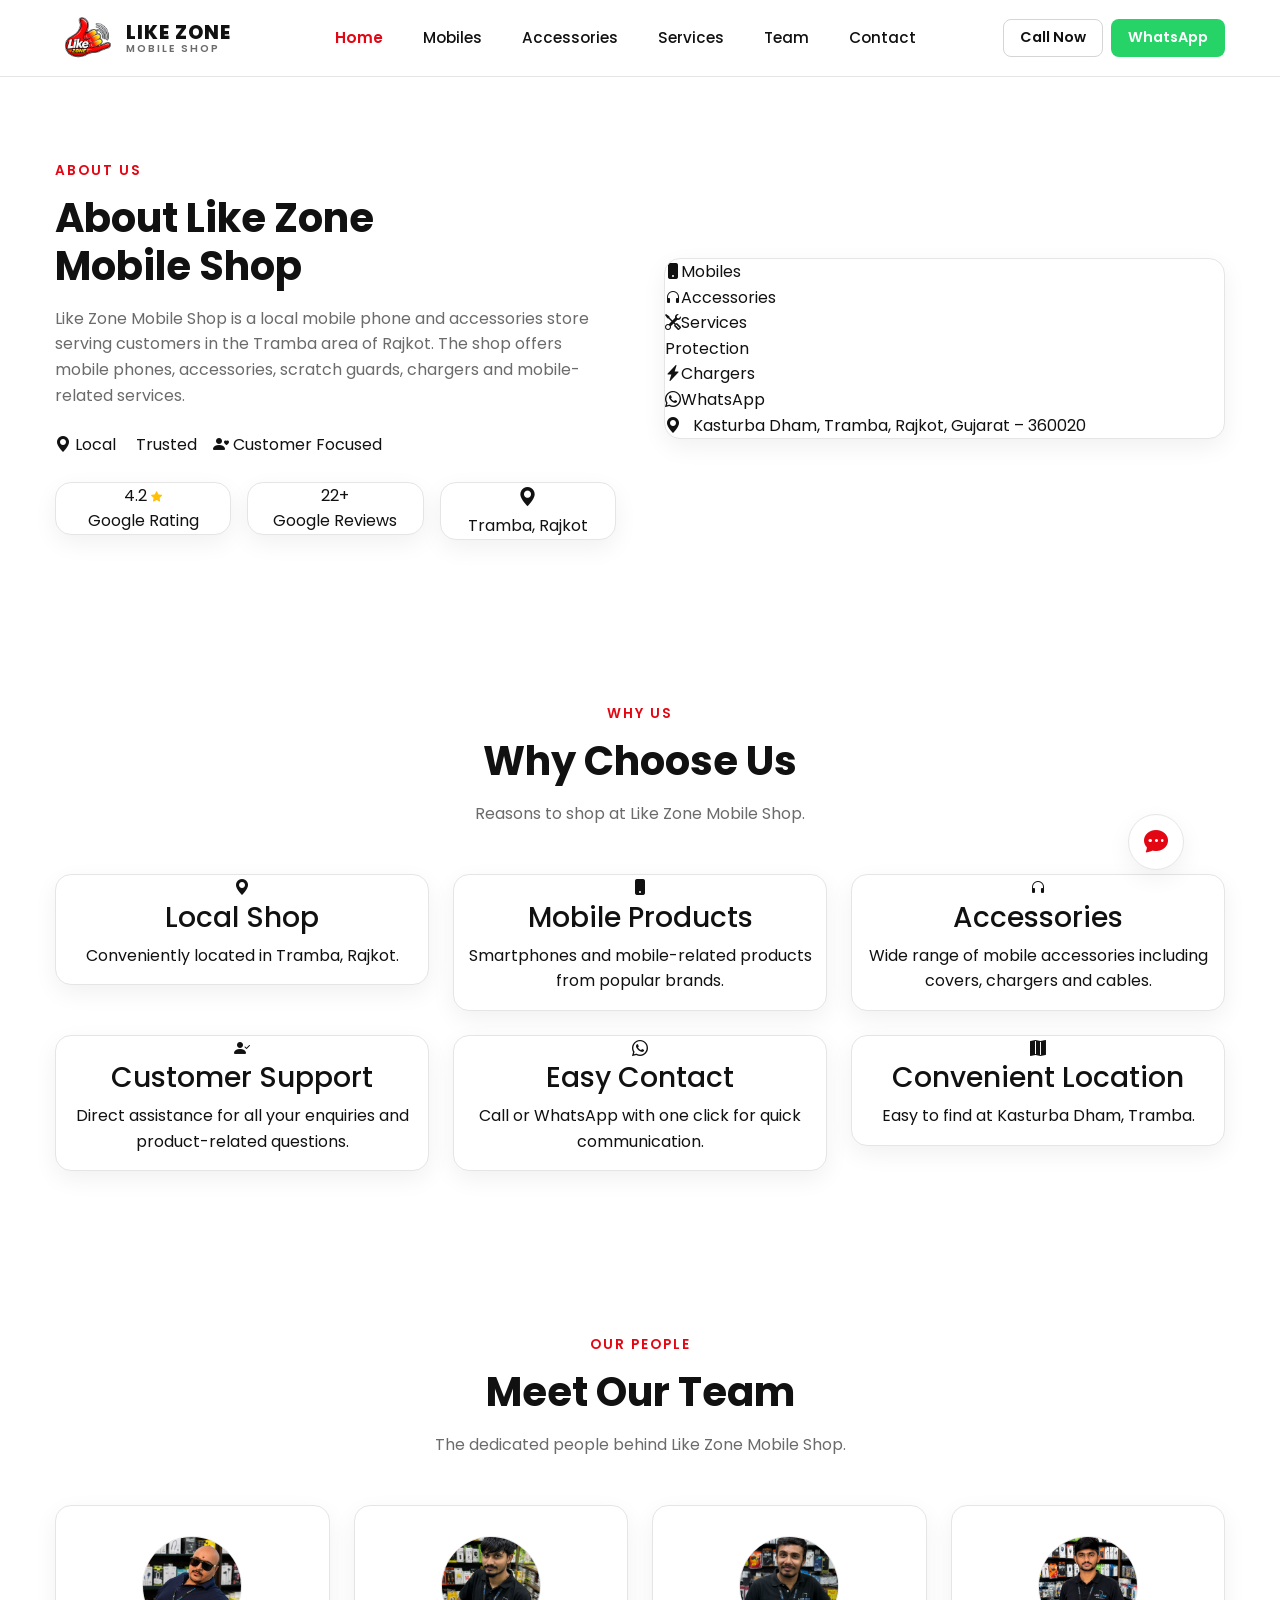
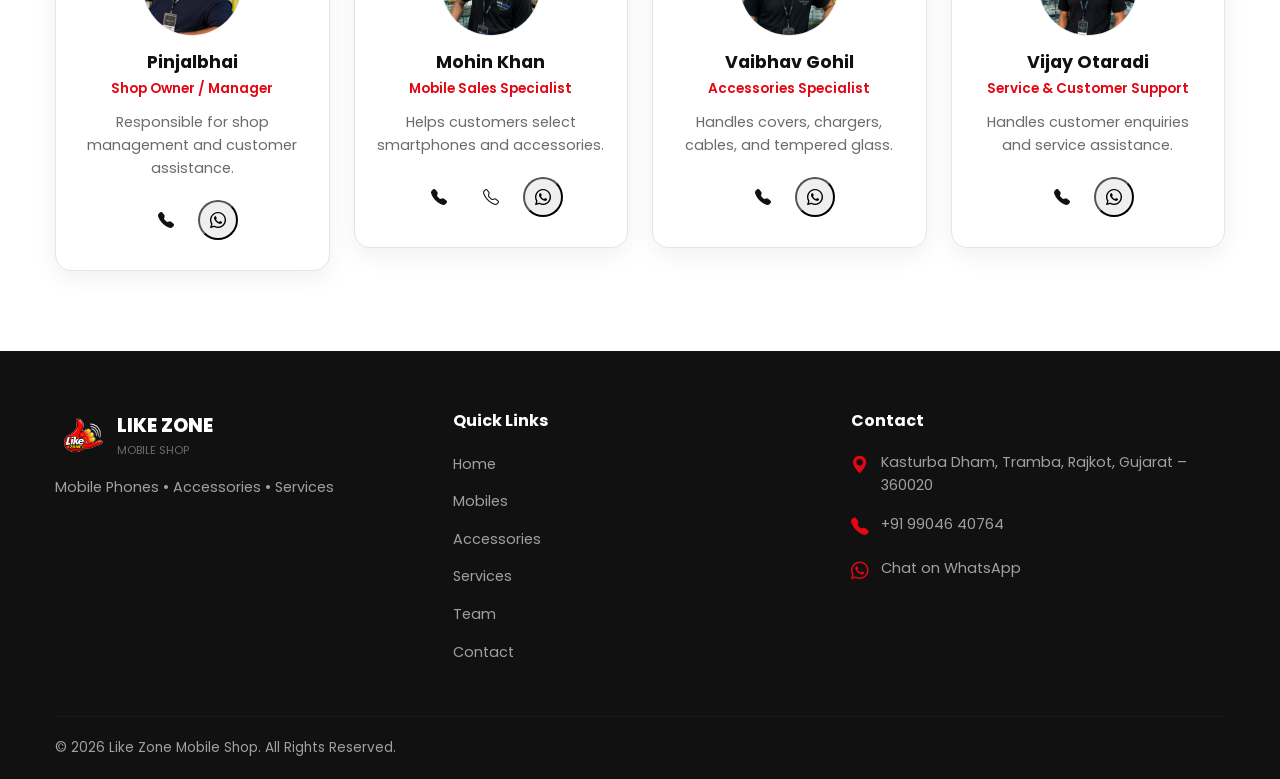
==== commit 0ac31bc6: "DATA" ====
--- a/about.html
+++ b/about.html
@@ -1,11 +1,14 @@
 <!DOCTYPE html>
 <html lang="en">
+
 <head>
   <meta charset="UTF-8" />
   <meta name="viewport" content="width=device-width, initial-scale=1.0" />
   <title>Like Zone Mobile Shop | Mobile Phones &amp; Accessories in Tramba, Rajkot</title>
-  <meta name="description" content="Like Zone Mobile Shop in Kasturba Dham, Tramba, Rajkot. Explore mobile phones, accessories, chargers, scratch guards and mobile-related services." />
-  <meta name="keywords" content="Like Zone Mobile Shop, mobile shop Tramba, mobile shop Rajkot, mobile phones Tramba, mobile accessories Rajkot" />
+  <meta name="description"
+    content="Like Zone Mobile Shop in Kasturba Dham, Tramba, Rajkot. Explore mobile phones, accessories, chargers, scratch guards and mobile-related services." />
+  <meta name="keywords"
+    content="Like Zone Mobile Shop, mobile shop Tramba, mobile shop Rajkot, mobile phones Tramba, mobile accessories Rajkot" />
   <meta name="author" content="Like Zone Mobile Shop" />
   <meta property="og:title" content="Like Zone Mobile Shop | Tramba, Rajkot" />
   <meta property="og:description" content="Your trusted mobile phone and accessories shop in Tramba, Rajkot." />
@@ -16,62 +19,51 @@
   <!-- Bootstrap Icons -->
   <link href="https://cdn.jsdelivr.net/npm/bootstrap-icons@1.11.3/font/bootstrap-icons.min.css" rel="stylesheet" />
   <!-- Google Fonts -->
-  <link href="https://fonts.googleapis.com/css2?family=Inter:wght@300;400;500;600;700;800;900&family=Poppins:wght@300;400;500;600;700;800;900&display=swap" rel="stylesheet" />
+  <link
+    href="https://fonts.googleapis.com/css2?family=Inter:wght@300;400;500;600;700;800;900&family=Poppins:wght@300;400;500;600;700;800;900&display=swap"
+    rel="stylesheet" />
   <!-- Custom CSS -->
   <link rel="stylesheet" href="css/style.css" />
 </head>
+
 <body>
-
-  <!-- Background Decorations -->
-  <div class="bg-decorations" aria-hidden="true">
-    <div class="blob blob-1"></div>
-    <div class="blob blob-2"></div>
-    <div class="blob blob-3"></div>
-    <div class="grid-pattern"></div>
-    <div class="glow-circle glow-1"></div>
-    <div class="glow-circle glow-2"></div>
-  </div>
-
-  <!-- ============================================================
-       NAVBAR
-  ============================================================ -->
-  <header>
-    <nav class="navbar navbar-expand-lg navbar-dark glass-navbar sticky-top" id="mainNavbar" aria-label="Main navigation">
+<header>
+    <nav class="navbar navbar-expand-lg navbar-light custom-navbar sticky-top" id="mainNavbar"
+      aria-label="Main navigation">
       <div class="container">
-        <a class="navbar-brand d-flex align-items-center gap-2" href="index.html" aria-label="Like Zone Mobile Shop Home">
-          <div class="logo-icon" aria-hidden="true">
-            <i class="bi bi-phone-fill"></i>
-          </div>
+        <a class="navbar-brand d-flex align-items-center gap-2" href="index.html"
+          aria-label="Like Zone Mobile Shop Home">
+          <img src="images/LIKEZONE%20LOGO.png" alt="Like Zone Logo"
+            style="height: 42px; width: auto; border-radius: 8px;" />
           <div class="logo-text">
             <span class="logo-main">LIKE ZONE</span>
             <span class="logo-sub">MOBILE SHOP</span>
           </div>
         </a>
 
-        <button class="navbar-toggler border-0" type="button" data-bs-toggle="collapse"
-          data-bs-target="#navbarContent" aria-controls="navbarContent"
-          aria-expanded="false" aria-label="Toggle navigation">
+        <button class="navbar-toggler border-0" type="button" data-bs-toggle="collapse" data-bs-target="#navbarContent"
+          aria-controls="navbarContent" aria-expanded="false" aria-label="Toggle navigation">
           <span class="navbar-toggler-icon"></span>
         </button>
 
         <div class="collapse navbar-collapse" id="navbarContent">
-          <ul class="navbar-nav mx-auto gap-1">
-            <li class="nav-item"><a class="nav-link" href="index.html">Home</a></li>
+          <ul class="navbar-nav mx-auto gap-2">
+            <li class="nav-item"><a class="nav-link active" href="index.html">Home</a></li>
             <li class="nav-item"><a class="nav-link" href="mobiles.html">Mobiles</a></li>
             <li class="nav-item"><a class="nav-link" href="accessories.html">Accessories</a></li>
             <li class="nav-item"><a class="nav-link" href="services.html">Services</a></li>
-            <li class="nav-item"><a class="nav-link" href="about.html" class="nav-link active">Team</a></li>
-            <li class="nav-item"><a class="nav-link" href="about.html#reviews">Reviews</a></li>
+            <li class="nav-item"><a class="nav-link" href="about.html">Team</a></li>
             <li class="nav-item"><a class="nav-link" href="contact.html">Contact</a></li>
           </ul>
           <div class="d-flex gap-2 mt-3 mt-lg-0">
-            <a href="tel:+919904640764" class="btn btn-outline-light btn-sm px-3 nav-cta-btn" aria-label="Call Like Zone Mobile Shop">
-              <i class="bi bi-telephone-fill me-1"></i> Call Now
+            <a href="tel:+919904640764" class="custom-btn custom-btn-secondary custom-btn-sm px-3"
+              aria-label="Call Like Zone Mobile Shop">
+              Call Now
             </a>
-            <a href="https://wa.me/919904640764?text=Hello%20Like%20Zone%20Mobile%20Shop%2C%20I%20would%20like%20to%20know%20more%20about%20your%20products%20and%20services."
-              target="_blank" rel="noopener noreferrer"
-              class="btn btn-whatsapp btn-sm px-3" aria-label="WhatsApp Like Zone Mobile Shop">
-              <i class="bi bi-whatsapp me-1"></i> WhatsApp
+            <a href="https://wa.me/919904640764"
+              target="_blank" rel="noopener noreferrer" class="custom-btn custom-btn-whatsapp custom-btn-sm px-3"
+              aria-label="WhatsApp Like Zone Mobile Shop">
+              WhatsApp
             </a>
           </div>
         </div>
@@ -79,13 +71,14 @@
     </nav>
   </header>
   <main>
-<!-- ============================================================
+
+    <!-- ============================================================
          ABOUT SECTION
     ============================================================ -->
-    <section id="about" class="about-section py-5" aria-label="About Like Zone Mobile Shop">
+    <section id="about" class="about-section section-padding" aria-label="About Like Zone Mobile Shop">
       <div class="container">
         <div class="row align-items-center g-5">
-          <div class="col-lg-6 reveal-on-scroll">
+          <div class="col-lg-6 ">
             <div class="section-label">About Us</div>
             <h2 class="section-title">About <span class="gradient-text">Like Zone</span><br />Mobile Shop</h2>
             <p class="section-desc">
@@ -100,27 +93,28 @@
             </div>
             <div class="row g-3">
               <div class="col-4">
-                <div class="stat-card glass-card text-center">
+                <div class="stat-card custom-card text-center">
                   <div class="stat-value">4.2 <i class="bi bi-star-fill text-warning" style="font-size:0.7em"></i></div>
                   <div class="stat-label">Google Rating</div>
                 </div>
               </div>
               <div class="col-4">
-                <div class="stat-card glass-card text-center">
+                <div class="stat-card custom-card text-center">
                   <div class="stat-value">22+</div>
                   <div class="stat-label">Google Reviews</div>
                 </div>
               </div>
               <div class="col-4">
-                <div class="stat-card glass-card text-center">
-                  <div class="stat-value"><i class="bi bi-geo-alt-fill" style="font-size:1.2rem;color:var(--accent-blue)"></i></div>
+                <div class="stat-card custom-card text-center">
+                  <div class="stat-value"><i class="bi bi-geo-alt-fill"
+                      style="font-size:1.2rem;color:var(--accent-blue)"></i></div>
                   <div class="stat-label">Tramba, Rajkot</div>
                 </div>
               </div>
             </div>
           </div>
-          <div class="col-lg-6 reveal-on-scroll">
-            <div class="about-visual-card glass-card">
+          <div class="col-lg-6 ">
+            <div class="about-visual-card custom-card">
               <div class="about-icon-grid" aria-hidden="true">
                 <div class="about-icon-item"><i class="bi bi-phone-fill"></i><span>Mobiles</span></div>
                 <div class="about-icon-item"><i class="bi bi-headphones"></i><span>Accessories</span></div>
@@ -140,79 +134,126 @@
     </section>
 
     <!-- WHY CHOOSE US -->
-    <section id="why-us" class="why-section py-5" aria-label="Why Choose Us">
+    <section id="why-us" class="why-section section-padding" aria-label="Why Choose Us">
       <div class="container">
-        <div class="text-center mb-5 reveal-on-scroll">
+        <div class="text-center mb-5 ">
           <div class="section-label">Why Us</div>
           <h2 class="section-title">Why <span class="gradient-text">Choose Us</span></h2>
           <p class="section-subtitle">Reasons to shop at Like Zone Mobile Shop.</p>
         </div>
         <div class="row g-4">
-          <div class="col-sm-6 col-lg-4 reveal-on-scroll"><div class="why-card glass-card text-center"><div class="why-icon"><i class="bi bi-geo-alt-fill"></i></div><h3 class="why-title">Local Shop</h3><p class="why-desc">Conveniently located in Tramba, Rajkot.</p></div></div>
-          <div class="col-sm-6 col-lg-4 reveal-on-scroll"><div class="why-card glass-card text-center"><div class="why-icon"><i class="bi bi-phone-fill"></i></div><h3 class="why-title">Mobile Products</h3><p class="why-desc">Smartphones and mobile-related products from popular brands.</p></div></div>
-          <div class="col-sm-6 col-lg-4 reveal-on-scroll"><div class="why-card glass-card text-center"><div class="why-icon"><i class="bi bi-headphones"></i></div><h3 class="why-title">Accessories</h3><p class="why-desc">Wide range of mobile accessories including covers, chargers and cables.</p></div></div>
-          <div class="col-sm-6 col-lg-4 reveal-on-scroll"><div class="why-card glass-card text-center"><div class="why-icon"><i class="bi bi-person-check-fill"></i></div><h3 class="why-title">Customer Support</h3><p class="why-desc">Direct assistance for all your enquiries and product-related questions.</p></div></div>
-          <div class="col-sm-6 col-lg-4 reveal-on-scroll"><div class="why-card glass-card text-center"><div class="why-icon"><i class="bi bi-whatsapp"></i></div><h3 class="why-title">Easy Contact</h3><p class="why-desc">Call or WhatsApp with one click for quick communication.</p></div></div>
-          <div class="col-sm-6 col-lg-4 reveal-on-scroll"><div class="why-card glass-card text-center"><div class="why-icon"><i class="bi bi-map-fill"></i></div><h3 class="why-title">Convenient Location</h3><p class="why-desc">Easy to find at Kasturba Dham, Tramba.</p></div></div>
+          <div class="col-sm-6 col-lg-4 ">
+            <div class="why-card custom-card text-center">
+              <div class="why-icon"><i class="bi bi-geo-alt-fill"></i></div>
+              <h3 class="why-title">Local Shop</h3>
+              <p class="why-desc">Conveniently located in Tramba, Rajkot.</p>
+            </div>
+          </div>
+          <div class="col-sm-6 col-lg-4 ">
+            <div class="why-card custom-card text-center">
+              <div class="why-icon"><i class="bi bi-phone-fill"></i></div>
+              <h3 class="why-title">Mobile Products</h3>
+              <p class="why-desc">Smartphones and mobile-related products from popular brands.</p>
+            </div>
+          </div>
+          <div class="col-sm-6 col-lg-4 ">
+            <div class="why-card custom-card text-center">
+              <div class="why-icon"><i class="bi bi-headphones"></i></div>
+              <h3 class="why-title">Accessories</h3>
+              <p class="why-desc">Wide range of mobile accessories including covers, chargers and cables.</p>
+            </div>
+          </div>
+          <div class="col-sm-6 col-lg-4 ">
+            <div class="why-card custom-card text-center">
+              <div class="why-icon"><i class="bi bi-person-check-fill"></i></div>
+              <h3 class="why-title">Customer Support</h3>
+              <p class="why-desc">Direct assistance for all your enquiries and product-related questions.</p>
+            </div>
+          </div>
+          <div class="col-sm-6 col-lg-4 ">
+            <div class="why-card custom-card text-center">
+              <div class="why-icon"><i class="bi bi-whatsapp"></i></div>
+              <h3 class="why-title">Easy Contact</h3>
+              <p class="why-desc">Call or WhatsApp with one click for quick communication.</p>
+            </div>
+          </div>
+          <div class="col-sm-6 col-lg-4 ">
+            <div class="why-card custom-card text-center">
+              <div class="why-icon"><i class="bi bi-map-fill"></i></div>
+              <h3 class="why-title">Convenient Location</h3>
+              <p class="why-desc">Easy to find at Kasturba Dham, Tramba.</p>
+            </div>
+          </div>
         </div>
       </div>
     </section>
 
     <!-- TEAM SECTION -->
-    <section id="team" class="team-section py-5" aria-label="Our Team">
+    <section id="team" class="team-section section-padding" aria-label="Our Team">
       <div class="container">
-        <div class="text-center mb-5 reveal-on-scroll">
+        <div class="text-center mb-5 ">
           <div class="section-label">Our People</div>
           <h2 class="section-title">Meet Our <span class="gradient-text">Team</span></h2>
           <p class="section-subtitle">The dedicated people behind Like Zone Mobile Shop.</p>
         </div>
         <div class="row g-4 justify-content-center">
-          <div class="col-sm-6 col-lg-3 reveal-on-scroll">
-            <article class="team-card glass-card text-center">
-              <div class="team-avatar-wrap"><img src="images/owner_pinjalbhai_new.png" alt="Pinjalbhai - Shop Owner" class="team-avatar-img" /></div>
+          <div class="col-sm-6 col-lg-3 ">
+            <article class="team-card custom-card custom-card text-center">
+              <div class="team-avatar-wrap"><img src="images/owner_pinjalbhai_new.png" alt="Pinjalbhai - Shop Owner"
+                  class="team-avatar" /></div>
               <h3 class="team-name">Pinjalbhai</h3>
               <div class="team-role">Shop Owner / Manager</div>
               <p class="team-desc">Responsible for shop management and customer assistance.</p>
               <div class="team-actions">
                 <a href="tel:+919904640764" class="team-btn call-btn"><i class="bi bi-telephone-fill"></i></a>
-                <button class="team-btn wa-btn" onclick="openWhatsApp('Hello, I would like to speak with the shop owner.')"><i class="bi bi-whatsapp"></i></button>
+                <button class="team-btn wa-btn"
+                  onclick="openWhatsApp('Hello, I would like to speak with the shop owner.')"><i
+                    class="bi bi-whatsapp"></i></button>
               </div>
             </article>
           </div>
-          <div class="col-sm-6 col-lg-3 reveal-on-scroll">
-            <article class="team-card glass-card text-center">
-              <div class="team-avatar-wrap"><img src="images/worker_mohin_new.png" alt="Mohin Khan - Mobile Sales Specialist" class="team-avatar-img" /></div>
+          <div class="col-sm-6 col-lg-3 ">
+            <article class="team-card custom-card custom-card text-center">
+              <div class="team-avatar-wrap"><img src="images/worker_mohin_new.png"
+                  alt="Mohin Khan - Mobile Sales Specialist" class="team-avatar" /></div>
               <h3 class="team-name">Mohin Khan</h3>
               <div class="team-role">Mobile Sales Specialist</div>
               <p class="team-desc">Helps customers select smartphones and accessories.</p>
               <div class="team-actions">
-                <a href="tel:+919714520147" class="team-btn call-btn" title="Call Primary (9714520147)"><i class="bi bi-telephone-fill"></i></a>
-                <a href="tel:+918200942424" class="team-btn call-btn" title="Call Alternate (8200942424)"><i class="bi bi-telephone"></i></a>
-                <button class="team-btn wa-btn" onclick="openWhatsApp('Hello, I need help selecting a smartphone.')"><i class="bi bi-whatsapp"></i></button>
+                <a href="tel:+919714520147" class="team-btn call-btn" title="Call Primary (9714520147)"><i
+                    class="bi bi-telephone-fill"></i></a>
+                <a href="tel:+918200942424" class="team-btn call-btn" title="Call Alternate (8200942424)"><i
+                    class="bi bi-telephone"></i></a>
+                <button class="team-btn wa-btn" onclick="openWhatsApp('Hello, I need help selecting a smartphone.')"><i
+                    class="bi bi-whatsapp"></i></button>
               </div>
             </article>
           </div>
-          <div class="col-sm-6 col-lg-3 reveal-on-scroll">
-            <article class="team-card glass-card text-center">
-              <div class="team-avatar-wrap"><img src="images/worker_vaibhav_new.png" alt="Vaibhav Gohil - Accessories Specialist" class="team-avatar-img" /></div>
+          <div class="col-sm-6 col-lg-3 ">
+            <article class="team-card custom-card custom-card text-center">
+              <div class="team-avatar-wrap"><img src="images/worker_vaibhav_new.png"
+                  alt="Vaibhav Gohil - Accessories Specialist" class="team-avatar" /></div>
               <h3 class="team-name">Vaibhav Gohil</h3>
               <div class="team-role">Accessories Specialist</div>
               <p class="team-desc">Handles covers, chargers, cables, and tempered glass.</p>
               <div class="team-actions">
                 <a href="tel:+919924952619" class="team-btn call-btn"><i class="bi bi-telephone-fill"></i></a>
-                <button class="team-btn wa-btn" onclick="openWhatsApp('Hello, I need help with mobile accessories.')"><i class="bi bi-whatsapp"></i></button>
+                <button class="team-btn wa-btn" onclick="openWhatsApp('Hello, I need help with mobile accessories.')"><i
+                    class="bi bi-whatsapp"></i></button>
               </div>
             </article>
           </div>
-          <div class="col-sm-6 col-lg-3 reveal-on-scroll">
-            <article class="team-card glass-card text-center">
-              <div class="team-avatar-wrap"><img src="images/worker_vijay_new.png" alt="Vijay Otaradi - Service and Customer Support" class="team-avatar-img" /></div>
+          <div class="col-sm-6 col-lg-3 ">
+            <article class="team-card custom-card custom-card text-center">
+              <div class="team-avatar-wrap"><img src="images/worker_vijay_new.png"
+                  alt="Vijay Otaradi - Service and Customer Support" class="team-avatar" /></div>
               <h3 class="team-name">Vijay Otaradi</h3>
               <div class="team-role">Service &amp; Customer Support</div>
               <p class="team-desc">Handles customer enquiries and service assistance.</p>
               <div class="team-actions">
                 <a href="tel:+918320852144" class="team-btn call-btn"><i class="bi bi-telephone-fill"></i></a>
-                <button class="team-btn wa-btn" onclick="openWhatsApp('Hello, I need customer support assistance.')"><i class="bi bi-whatsapp"></i></button>
+                <button class="team-btn wa-btn" onclick="openWhatsApp('Hello, I need customer support assistance.')"><i
+                    class="bi bi-whatsapp"></i></button>
               </div>
             </article>
           </div>
@@ -220,117 +261,104 @@
       </div>
     </section>
 
-    <!-- REVIEWS SECTION -->
-    <section id="reviews" class="reviews-section py-5" aria-label="Customer Reviews">
-      <div class="container">
-        <div class="text-center mb-5 reveal-on-scroll">
-          <div class="section-label">Testimonials</div>
-          <h2 class="section-title">Customer <span class="gradient-text">Reviews</span></h2>
-          <div class="rating-summary"><div class="big-rating">4.2</div><div class="rating-stars"><i class="bi bi-star-fill"></i><i class="bi bi-star-fill"></i><i class="bi bi-star-fill"></i><i class="bi bi-star-fill"></i><i class="bi bi-star-half"></i></div><div class="rating-count">Based on 22 Google Reviews</div></div>
-          <p class="disclaimer-text mt-2"><i class="bi bi-info-circle me-1"></i>Sample placeholder reviews. Visit Google Maps to read verified reviews.</p>
-        </div>
-        <div id="reviewCarousel" class="carousel slide" data-bs-ride="carousel">
-          <div class="carousel-inner">
-            <div class="carousel-item active"><div class="row justify-content-center"><div class="col-md-8 col-lg-6"><div class="review-card glass-card text-center"><div class="review-stars"><i class="bi bi-star-fill"></i><i class="bi bi-star-fill"></i><i class="bi bi-star-fill"></i><i class="bi bi-star-fill"></i><i class="bi bi-star-fill"></i></div><p class="review-text">"Great experience at Like Zone Mobile Shop. Found exactly what I needed. Helpful staff and good product range."</p><div class="review-author">Customer Review <span class="sample-badge">Sample</span></div></div></div></div></div>
-            <div class="carousel-item"><div class="row justify-content-center"><div class="col-md-8 col-lg-6"><div class="review-card glass-card text-center"><div class="review-stars"><i class="bi bi-star-fill"></i><i class="bi bi-star-fill"></i><i class="bi bi-star-fill"></i><i class="bi bi-star-fill"></i><i class="bi bi-star"></i></div><p class="review-text">"Good local mobile shop in Tramba. Nice selection of accessories and the staff is very cooperative."</p><div class="review-author">Customer Review <span class="sample-badge">Sample</span></div></div></div></div></div>
-            <div class="carousel-item"><div class="row justify-content-center"><div class="col-md-8 col-lg-6"><div class="review-card glass-card text-center"><div class="review-stars"><i class="bi bi-star-fill"></i><i class="bi bi-star-fill"></i><i class="bi bi-star-fill"></i><i class="bi bi-star-fill"></i><i class="bi bi-star-fill"></i></div><p class="review-text">"Bought a mobile cover and tempered glass from here. Quality is good and the price was reasonable. Recommended!"</p><div class="review-author">Customer Review <span class="sample-badge">Sample</span></div></div></div></div></div>
-          </div>
-          <button class="carousel-control-prev" type="button" data-bs-target="#reviewCarousel" data-bs-slide="prev"><span class="carousel-control-prev-icon"></span></button>
-          <button class="carousel-control-next" type="button" data-bs-target="#reviewCarousel" data-bs-slide="next"><span class="carousel-control-next-icon"></span></button>
-          <div class="carousel-indicators mt-3">
-            <button type="button" data-bs-target="#reviewCarousel" data-bs-slide-to="0" class="active" aria-current="true"></button>
-            <button type="button" data-bs-target="#reviewCarousel" data-bs-slide-to="1"></button>
-            <button type="button" data-bs-target="#reviewCarousel" data-bs-slide-to="2"></button>
-          </div>
-        </div>
-        <div class="text-center mt-4"><a href="https://www.google.com/maps/search/Like+Zone+Mobile+Shop+Tramba+Rajkot" target="_blank" rel="noopener noreferrer" class="btn btn-outline-glass"><i class="bi bi-google me-2"></i>Read Google Reviews</a></div>
-      </div>
-    </section>
-
-    
+
+
+
+  
   </main>
-<!-- FOOTER -->
-  <footer class="site-footer py-5" aria-label="Site Footer">
+  <footer class="site-footer" aria-label="Site Footer">
     <div class="container">
       <div class="row g-4">
         <div class="col-lg-4">
-          <div class="footer-brand d-flex align-items-center gap-2 mb-3"><div class="logo-icon small-logo"><i class="bi bi-phone-fill"></i></div><div><div class="footer-logo-main">LIKE ZONE</div><div class="footer-logo-sub">MOBILE SHOP</div></div></div>
-          <p class="footer-tagline">Mobile Phones &bull; Accessories &bull; Services</p>
-          <p class="footer-address"><i class="bi bi-geo-alt-fill me-2"></i>Kasturba Dham, Tramba, Rajkot, Gujarat &ndash; 360020</p>
-          <a href="tel:+919904640764" class="footer-phone d-block mt-2"><i class="bi bi-telephone-fill me-2"></i>+91 99046 40764</a>
-          <div class="footer-social mt-3 d-flex gap-2">
-            <button class="footer-social-btn wa" onclick="openWhatsApp('Hello Like Zone Mobile Shop, I would like to know more about your products and services.')"><i class="bi bi-whatsapp"></i></button>
-            <a href="tel:+919904640764" class="footer-social-btn call"><i class="bi bi-telephone-fill"></i></a>
-          </div>
+          <div class="d-flex align-items-center gap-2 mb-3">
+            <img src="images/LIKEZONE%20LOGO.png" alt="Like Zone Logo" style="height: 36px; width: auto; border-radius: 6px;" />
+            <div>
+              <div class="footer-logo-main">LIKE ZONE</div>
+              <div class="footer-logo-sub">MOBILE SHOP</div>
+            </div>
+          </div>
+          <p class="footer-desc">Mobile Phones &bull; Accessories &bull; Services</p>
         </div>
         <div class="col-sm-6 col-lg-4">
           <h4 class="footer-heading">Quick Links</h4>
           <ul class="footer-links">
-            <li><a href="index.html"><i class="bi bi-chevron-right me-1"></i>Home</a></li>
-            <li><a href="mobiles.html"><i class="bi bi-chevron-right me-1"></i>Mobiles</a></li>
-            <li><a href="accessories.html"><i class="bi bi-chevron-right me-1"></i>Accessories</a></li>
-            <li><a href="services.html"><i class="bi bi-chevron-right me-1"></i>Services</a></li>
-            <li><a href="about.html"><i class="bi bi-chevron-right me-1"></i>Team</a></li>
-            <li><a href="contact.html"><i class="bi bi-chevron-right me-1"></i>Contact</a></li>
+            <li><a href="index.html">Home</a></li>
+            <li><a href="mobiles.html">Mobiles</a></li>
+            <li><a href="accessories.html">Accessories</a></li>
+            <li><a href="services.html">Services</a></li>
+            <li><a href="about.html">Team</a></li>
+            <li><a href="contact.html">Contact</a></li>
           </ul>
         </div>
         <div class="col-sm-6 col-lg-4">
-          <h4 class="footer-heading">Contact Us</h4>
-          <div class="footer-contact-item"><i class="bi bi-geo-alt-fill"></i><span>Kasturba Dham, Tramba, Rajkot, Gujarat &ndash; 360020</span></div>
-          <div class="footer-contact-item mt-2"><i class="bi bi-telephone-fill"></i><a href="tel:+919904640764">+91 99046 40764</a></div>
-          <div class="footer-contact-item mt-2"><i class="bi bi-whatsapp"></i><button class="footer-wa-link" onclick="openWhatsApp('Hello Like Zone Mobile Shop, I would like to know more about your products and services.')">Chat on WhatsApp</button></div>
-          <div class="footer-rating mt-3"><i class="bi bi-star-fill text-warning"></i><i class="bi bi-star-fill text-warning"></i><i class="bi bi-star-fill text-warning"></i><i class="bi bi-star-fill text-warning"></i><i class="bi bi-star-half text-warning"></i><span class="ms-2">4.2 / 5 &mdash; 22 Google Reviews</span></div>
+          <h4 class="footer-heading">Contact</h4>
+          <div class="footer-contact-item">
+            <i class="bi bi-geo-alt-fill"></i>
+            <span>Kasturba Dham, Tramba, Rajkot, Gujarat – 360020</span>
+          </div>
+          <div class="footer-contact-item">
+            <i class="bi bi-telephone-fill"></i>
+            <a href="tel:+919904640764">+91 99046 40764</a>
+          </div>
+          <div class="footer-contact-item">
+            <i class="bi bi-whatsapp"></i>
+            <a href="javascript:void(0)" onclick="openWhatsApp('Hello Like Zone Mobile Shop, I have a question.')">Chat on WhatsApp</a>
+          </div>
         </div>
       </div>
       <hr class="footer-divider" />
-      <div class="footer-bottom d-flex flex-wrap justify-content-between align-items-center gap-3">
-        <p class="footer-copy mb-0">&copy; 2026 Like Zone Mobile Shop. All Rights Reserved.</p>
-        <div class="d-flex gap-2">
-          <button class="btn btn-whatsapp btn-sm" onclick="openWhatsApp('Hello Like Zone Mobile Shop, I would like to know more about your products and services.')"><i class="bi bi-whatsapp me-1"></i>WhatsApp</button>
-          <a href="tel:+919904640764" class="btn btn-outline-light btn-sm"><i class="bi bi-telephone-fill me-1"></i>Call</a>
-        </div>
+      <div class="footer-bottom">
+        <p class="mb-0">&copy; 2026 Like Zone Mobile Shop. All Rights Reserved.</p>
       </div>
     </div>
   </footer>
 
-  <!-- FLOATING BUTTONS -->
+  <!-- ============================================================
+       FLOATING BUTTONS
+  ============================================================ -->
   <div class="floating-buttons" aria-label="Floating contact buttons">
-    <button class="float-btn float-wa" onclick="openWhatsApp('Hello Like Zone Mobile Shop, I would like to know more about your products and services.')" aria-label="Chat on WhatsApp" title="Chat on WhatsApp"><i class="bi bi-whatsapp"></i><span class="float-tooltip">Chat on WhatsApp</span></button>
-    <a href="tel:+919904640764" class="float-btn float-call" aria-label="Call Like Zone" title="Call Like Zone"><i class="bi bi-telephone-fill"></i><span class="float-tooltip">Call Like Zone</span></a>
+    <button class="float-btn float-wa"
+      onclick="openWhatsApp('Hello Like Zone Mobile Shop, I have a question.')"
+      aria-label="Chat on WhatsApp" title="Chat on WhatsApp"><i class="bi bi-whatsapp"></i></button>
+    <a href="tel:+919904640764" class="float-btn float-call" aria-label="Call Like Zone" title="Call Like Zone"><i
+        class="bi bi-telephone-fill"></i></a>
   </div>
 
-  <!-- CHATBOT TOGGLE -->
+  <!-- ============================================================
+       CHATBOT
+  ============================================================ -->
   <button class="chatbot-toggle" id="chatbotToggle" aria-label="Open Like Zone Assistant chatbot" aria-expanded="false">
     <i class="bi bi-chat-dots-fill" id="chatToggleIcon"></i>
   </button>
 
-  <!-- CHATBOT WINDOW -->
-  <div class="chatbot-window glass-card" id="chatbotWindow" role="dialog" aria-label="Like Zone Assistant" aria-hidden="true">
+  <div class="chatbot-window" id="chatbotWindow" role="dialog" aria-label="Like Zone Assistant" aria-hidden="true">
     <div class="chatbot-header">
-      <div class="chatbot-header-info">
-        <div class="chatbot-avatar"><i class="bi bi-phone-fill"></i></div>
-        <div><div class="chatbot-title">Like Zone Assistant</div><div class="chatbot-subtitle">How can we help you?</div></div>
-      </div>
-      <div class="chatbot-header-actions">
-        <button class="chatbot-action-btn" id="chatbotMinimize" aria-label="Minimize chatbot"><i class="bi bi-dash-lg"></i></button>
-        <button class="chatbot-action-btn" id="chatbotClose" aria-label="Close chatbot"><i class="bi bi-x-lg"></i></button>
-      </div>
-    </div>
-    <div class="chatbot-messages" id="chatbotMessages" aria-live="polite"></div>
+      <div class="chatbot-title">LIKE ZONE ASSISTANT</div>
+      <button class="chatbot-action-btn" id="chatbotClose" aria-label="Close chatbot"><i class="bi bi-x"></i></button>
+    </div>
+    <div class="chatbot-messages" id="chatbotMessages" aria-live="polite">
+      <!-- Messages injected by JS -->
+      <div class="chat-msg bot">
+        <div class="msg-bubble">Hello! How can we help?</div>
+      </div>
+    </div>
     <div class="chatbot-quick-replies" id="quickReplies">
-      <button class="quick-reply-btn" onclick="sendQuickReply('mobiles')"><i class="bi bi-phone-fill me-1"></i>Mobile Phones</button>
-      <button class="quick-reply-btn" onclick="sendQuickReply('accessories')"><i class="bi bi-headphones me-1"></i>Accessories</button>
-      <button class="quick-reply-btn" onclick="sendQuickReply('services')"><i class="bi bi-tools me-1"></i>Services</button>
-      <button class="quick-reply-btn" onclick="sendQuickReply('location')"><i class="bi bi-geo-alt-fill me-1"></i>Location</button>
-      <button class="quick-reply-btn" onclick="sendQuickReply('contact')"><i class="bi bi-telephone-fill me-1"></i>Contact</button>
+      <button class="quick-reply-btn" onclick="sendQuickReply('mobiles')">Mobile Phones</button>
+      <button class="quick-reply-btn" onclick="sendQuickReply('accessories')">Accessories</button>
+      <button class="quick-reply-btn" onclick="sendQuickReply('services')">Services</button>
+      <button class="quick-reply-btn" onclick="sendQuickReply('location')">Location</button>
+      <button class="quick-reply-btn" onclick="sendQuickReply('contact')">Contact</button>
     </div>
     <div class="chatbot-input-area">
-      <input type="text" class="chatbot-input" id="chatbotInput" placeholder="Type a message..." aria-label="Type your message" onkeypress="handleChatInput(event)" />
-      <button class="chatbot-send-btn" onclick="handleSendMessage()" aria-label="Send message"><i class="bi bi-send-fill"></i></button>
+      <input type="text" class="chatbot-input" id="chatbotInput" placeholder="Type a message..."
+        aria-label="Type your message" onkeypress="handleChatInput(event)" />
+      <button class="chatbot-send-btn" onclick="handleSendMessage()" aria-label="Send message"><i
+          class="bi bi-send-fill"></i></button>
     </div>
   </div>
 
   <script src="https://cdn.jsdelivr.net/npm/bootstrap@5.3.2/dist/js/bootstrap.bundle.min.js"></script>
   <script src="js/script.js"></script>
 </body>
+
 </html>
--- a/css/style.css
+++ b/css/style.css
@@ -1,33 +1,29 @@
-/* Team Avatar Image styles — added for real photo support */
 /* ============================================================
    LIKE ZONE MOBILE SHOP — style.css
-   Premium Glassmorphism Theme
+   Clean, Professional, Simple Premium Theme
    ============================================================ */
 
 /* ── CSS Variables ─────────────────────────────────────────── */
 :root {
-  --bg-dark:        #050a18;
-  --bg-dark-2:      #080f22;
-  --accent-blue:    #3b82f6;
-  --accent-purple:  #8b5cf6;
-  --accent-cyan:    #06b6d4;
-  --accent-green:   #22c55e;
-  --whatsapp:       #25d366;
-  --whatsapp-dark:  #128c7e;
-  --glass-bg:       rgba(255,255,255,0.06);
-  --glass-border:   rgba(255,255,255,0.12);
-  --glass-shadow:   0 8px 32px rgba(0,0,0,0.4);
-  --text-primary:   #f1f5f9;
-  --text-secondary: #94a3b8;
-  --text-muted:     #64748b;
-  --gradient-main:  linear-gradient(135deg, #3b82f6 0%, #8b5cf6 100%);
-  --gradient-hero:  linear-gradient(135deg, #1e3a8a 0%, #4c1d95 100%);
-  --radius-sm:      8px;
-  --radius-md:      16px;
-  --radius-lg:      24px;
-  --radius-xl:      32px;
-  --transition:     all 0.3s cubic-bezier(0.4,0,0.2,1);
-  --font-main:      'Poppins', 'Inter', sans-serif;
+  --primary: #E30613;
+  --dark: #111111;
+  --white: #FFFFFF;
+  --light: #F7F7F7;
+  --gray: #6B6B6B;
+  --border: #E5E5E5;
+  
+  --whatsapp: #25D366;
+  --whatsapp-dark: #128C7E;
+  
+  --radius-sm: 8px;
+  --radius-md: 16px;
+  
+  --shadow-sm: 0 4px 10px rgba(0,0,0,0.04);
+  --shadow-md: 0 8px 25px rgba(0,0,0,0.06);
+  
+  --transition: all 0.3s ease;
+  
+  --font-main: 'Poppins', 'Inter', sans-serif;
 }
 
 /* ── Reset & Base ───────────────────────────────────────────── */
@@ -37,1441 +33,583 @@
 
 body {
   font-family: var(--font-main);
-  background-color: var(--bg-dark);
-  color: var(--text-primary);
+  background-color: var(--white);
+  color: var(--dark);
   overflow-x: hidden;
   line-height: 1.6;
 }
 
-a { text-decoration: none; color: inherit; }
+a { text-decoration: none; color: inherit; transition: var(--transition); }
 ul { list-style: none; padding: 0; margin: 0; }
 img { max-width: 100%; height: auto; }
 button { cursor: pointer; font-family: var(--font-main); }
 
-/* ── Background Decorations ─────────────────────────────────── */
-.bg-decorations {
-  position: fixed;
-  inset: 0;
-  z-index: 0;
-  pointer-events: none;
-  overflow: hidden;
-}
-
-.blob {
-  position: absolute;
-  border-radius: 50%;
-  filter: blur(80px);
-  opacity: 0.18;
-}
-.blob-1 {
-  width: 600px; height: 600px;
-  background: var(--accent-blue);
-  top: -200px; left: -200px;
-  animation: blobFloat 12s ease-in-out infinite;
-}
-.blob-2 {
-  width: 500px; height: 500px;
-  background: var(--accent-purple);
-  bottom: -150px; right: -150px;
-  animation: blobFloat 15s ease-in-out infinite reverse;
-}
-.blob-3 {
-  width: 400px; height: 400px;
-  background: var(--accent-cyan);
-  top: 50%; left: 50%;
-  transform: translate(-50%,-50%);
-  animation: blobFloat 18s ease-in-out infinite;
-}
-
-.grid-pattern {
-  position: absolute;
-  inset: 0;
-  background-image:
-    linear-gradient(rgba(59,130,246,0.04) 1px, transparent 1px),
-    linear-gradient(90deg, rgba(59,130,246,0.04) 1px, transparent 1px);
-  background-size: 60px 60px;
-}
-
-.glow-circle {
-  position: absolute;
-  border-radius: 50%;
-  border: 1px solid rgba(59,130,246,0.15);
-}
-.glow-1 { width: 300px; height: 300px; top: 20%; right: 10%; }
-.glow-2 { width: 200px; height: 200px; bottom: 30%; left: 5%; }
-
-@keyframes blobFloat {
-  0%,100% { transform: translate(0,0) scale(1); }
-  33%      { transform: translate(30px,-20px) scale(1.05); }
-  66%      { transform: translate(-20px,30px) scale(0.95); }
-}
-
-/* ── Glass Card Base ────────────────────────────────────────── */
-.glass-card {
-  background: var(--glass-bg);
-  backdrop-filter: blur(20px);
-  -webkit-backdrop-filter: blur(20px);
-  border: 1px solid var(--glass-border);
+/* ── Typography & Spacing ───────────────────────────────────── */
+.section-padding {
+  padding-top: 80px;
+  padding-bottom: 80px;
+}
+@media (max-width: 768px) {
+  .section-padding {
+    padding-top: 50px;
+    padding-bottom: 50px;
+  }
+}
+
+.container {
+  max-width: 1200px;
+  margin: 0 auto;
+  padding: 0 15px;
+}
+
+.section-label {
+  display: inline-block;
+  font-size: 0.85rem;
+  font-weight: 600;
+  letter-spacing: 2px;
+  text-transform: uppercase;
+  color: var(--primary);
+  margin-bottom: 12px;
+}
+
+.section-title {
+  font-size: clamp(2rem, 4vw, 2.5rem);
+  font-weight: 700;
+  line-height: 1.2;
+  margin-bottom: 16px;
+  color: var(--dark);
+}
+
+.section-subtitle, .section-desc {
+  font-size: 1rem;
+  color: var(--gray);
+  max-width: 600px;
+  margin: 0 auto 24px;
+}
+.section-subtitle.text-start, .section-desc.text-start {
+  margin-left: 0;
+}
+
+/* ── Cards ──────────────────────────────────────────────────── */
+.custom-card {
+  background: var(--white);
+  border: 1px solid var(--border);
   border-radius: var(--radius-md);
-  box-shadow: var(--glass-shadow);
+  box-shadow: var(--shadow-md);
   transition: var(--transition);
   position: relative;
-  z-index: 1;
-}
-.glass-card:hover {
-  border-color: rgba(59,130,246,0.35);
-  box-shadow: 0 12px 40px rgba(59,130,246,0.15), var(--glass-shadow);
+  overflow: hidden;
+}
+.custom-card:hover {
   transform: translateY(-4px);
+  box-shadow: 0 12px 30px rgba(0,0,0,0.1);
 }
 
 /* ── Buttons ────────────────────────────────────────────────── */
-.btn-primary-gradient {
-  background: var(--gradient-main);
-  color: #fff;
-  border: none;
+.custom-btn {
+  display: inline-flex;
+  align-items: center;
+  justify-content: center;
+  gap: 8px;
+  padding: 10px 24px;
   border-radius: var(--radius-sm);
   font-weight: 600;
-  letter-spacing: 0.3px;
+  font-size: 1rem;
   transition: var(--transition);
-  box-shadow: 0 4px 20px rgba(59,130,246,0.35);
-}
-.btn-primary-gradient:hover {
+  text-align: center;
+  border: 1px solid transparent;
+}
+.custom-btn:hover {
   transform: translateY(-2px);
-  box-shadow: 0 8px 30px rgba(59,130,246,0.5);
-  color: #fff;
-  filter: brightness(1.1);
-}
-
-.btn-whatsapp {
+}
+
+.custom-btn-primary {
+  background: var(--primary);
+  color: var(--white);
+}
+.custom-btn-primary:hover {
+  background: #C40510;
+  color: var(--white);
+}
+
+.custom-btn-secondary {
+  background: var(--white);
+  color: var(--dark);
+  border-color: #D5D5D5;
+}
+.custom-btn-secondary:hover {
+  background: var(--light);
+  color: var(--dark);
+}
+
+.custom-btn-whatsapp {
   background: var(--whatsapp);
-  color: #fff;
-  border: none;
-  border-radius: var(--radius-sm);
-  font-weight: 600;
-  transition: var(--transition);
-  box-shadow: 0 4px 20px rgba(37,211,102,0.35);
-}
-.btn-whatsapp:hover {
+  color: var(--white);
+}
+.custom-btn-whatsapp:hover {
   background: var(--whatsapp-dark);
-  transform: translateY(-2px);
-  box-shadow: 0 8px 30px rgba(37,211,102,0.5);
-  color: #fff;
-}
-
-.btn-outline-glass {
-  background: transparent;
-  color: var(--text-primary);
-  border: 1px solid var(--glass-border);
-  border-radius: var(--radius-sm);
-  font-weight: 500;
-  backdrop-filter: blur(10px);
-  transition: var(--transition);
-}
-.btn-outline-glass:hover {
-  background: rgba(255,255,255,0.1);
-  border-color: rgba(59,130,246,0.5);
-  color: #fff;
-  transform: translateY(-2px);
+  color: var(--white);
+}
+
+.custom-btn-sm {
+  padding: 6px 16px;
+  font-size: 0.9rem;
 }
 
 /* ── Navbar ─────────────────────────────────────────────────── */
-.glass-navbar {
-  background: rgba(5,10,24,0.8) !important;
-  backdrop-filter: blur(20px);
-  -webkit-backdrop-filter: blur(20px);
-  border-bottom: 1px solid var(--glass-border);
+.custom-navbar {
+  background: var(--white) !important;
+  border-bottom: 1px solid var(--border);
   padding: 12px 0;
   z-index: 1000;
-}
-
-.logo-icon {
-  width: 42px; height: 42px;
-  background: var(--gradient-main);
-  border-radius: var(--radius-sm);
-  display: flex; align-items: center; justify-content: center;
-  font-size: 1.2rem;
-  color: #fff;
-  box-shadow: 0 4px 15px rgba(59,130,246,0.4);
-  flex-shrink: 0;
-}
-.logo-icon.small-logo { width: 36px; height: 36px; font-size: 1rem; }
+  box-shadow: var(--shadow-sm);
+}
 
 .logo-text { display: flex; flex-direction: column; line-height: 1.1; }
 .logo-main {
-  font-size: 1.1rem; font-weight: 800;
-  background: var(--gradient-main);
-  -webkit-background-clip: text;
-  -webkit-text-fill-color: transparent;
-  background-clip: text;
+  font-size: 1.2rem; font-weight: 800;
+  color: var(--dark);
   letter-spacing: 1px;
 }
-.logo-sub { font-size: 0.6rem; color: var(--text-secondary); letter-spacing: 2px; font-weight: 500; }
+.logo-sub { font-size: 0.65rem; color: var(--gray); letter-spacing: 2px; font-weight: 600; }
 
 .navbar-nav .nav-link {
-  color: var(--text-secondary) !important;
+  color: var(--dark) !important;
   font-weight: 500;
-  font-size: 0.9rem;
-  padding: 6px 12px !important;
-  border-radius: var(--radius-sm);
+  font-size: 0.95rem;
+  padding: 8px 16px !important;
   transition: var(--transition);
 }
-.navbar-nav .nav-link:hover,
+.navbar-nav .nav-link:hover {
+  color: var(--primary) !important;
+}
 .navbar-nav .nav-link.active {
-  color: var(--text-primary) !important;
-  background: rgba(59,130,246,0.12);
-}
-
-.nav-cta-btn {
-  border-color: rgba(255,255,255,0.25) !important;
-  font-size: 0.85rem;
-  font-weight: 500;
-}
-.nav-cta-btn:hover { background: rgba(255,255,255,0.1) !important; }
-
-/* ── Section Helpers ────────────────────────────────────────── */
-.section-label {
-  display: inline-block;
-  font-size: 0.75rem;
+  color: var(--primary) !important;
   font-weight: 600;
-  letter-spacing: 3px;
-  text-transform: uppercase;
-  color: var(--accent-blue);
-  background: rgba(59,130,246,0.1);
-  border: 1px solid rgba(59,130,246,0.25);
-  padding: 4px 14px;
-  border-radius: 50px;
-  margin-bottom: 12px;
-}
-
-.section-title {
-  font-size: clamp(1.8rem, 4vw, 2.8rem);
-  font-weight: 800;
-  line-height: 1.2;
-  margin-bottom: 12px;
-  color: var(--text-primary);
-}
-
-.section-subtitle {
-  font-size: 1rem;
-  color: var(--text-secondary);
-  max-width: 500px;
-  margin: 0 auto;
-}
-
-.section-desc {
-  font-size: 1rem;
-  color: var(--text-secondary);
-  line-height: 1.8;
-  margin-bottom: 1.5rem;
-}
-
-.gradient-text {
-  background: var(--gradient-main);
-  -webkit-background-clip: text;
-  -webkit-text-fill-color: transparent;
-  background-clip: text;
-}
-
-.disclaimer-text {
-  font-size: 0.85rem;
-  color: var(--text-muted);
-  font-style: italic;
 }
 
 /* ── Hero Section ───────────────────────────────────────────── */
 .hero-section {
-  position: relative;
-  z-index: 1;
-  min-height: 100vh;
+  background: var(--light);
+  min-height: calc(100vh - 75px);
   display: flex;
   align-items: center;
 }
 
-.hero-badge {
-  display: inline-flex;
-  align-items: center;
-  gap: 6px;
-  font-size: 0.8rem;
-  font-weight: 500;
-  color: var(--accent-cyan);
-  background: rgba(6,182,212,0.1);
-  border: 1px solid rgba(6,182,212,0.25);
-  padding: 6px 16px;
-  border-radius: 50px;
-}
-
 .hero-title {
-  font-size: clamp(2.2rem, 5vw, 3.8rem);
-  font-weight: 900;
+  font-size: clamp(2.5rem, 5vw, 4.5rem);
+  font-weight: 800;
   line-height: 1.1;
   margin-bottom: 16px;
-  color: var(--text-primary);
+  color: var(--dark);
+}
+.hero-title .text-primary {
+  color: var(--primary) !important;
 }
 
 .hero-tagline {
   font-size: 1.1rem;
   font-weight: 600;
-  color: var(--accent-blue);
-  letter-spacing: 1px;
+  color: var(--gray);
   margin-bottom: 16px;
 }
 
 .hero-desc {
-  font-size: 1rem;
-  color: var(--text-secondary);
+  font-size: 1.1rem;
+  color: var(--gray);
   line-height: 1.8;
-  margin-bottom: 24px;
-  max-width: 480px;
-}
-
-.hero-rating {
-  display: flex;
+  margin-bottom: 32px;
+  max-width: 500px;
+}
+
+.hero-visual {
+  position: relative;
+  display: flex;
+  justify-content: center;
   align-items: center;
-  gap: 10px;
-  flex-wrap: wrap;
-}
-.stars { color: #f59e0b; font-size: 1.1rem; display: flex; gap: 2px; }
-.rating-text { font-size: 0.9rem; color: var(--text-secondary); font-weight: 500; }
-
-/* ── Phone Showcase ─────────────────────────────────────────── */
-.hero-visual { display: flex; justify-content: center; align-items: center; }
-
-.phone-showcase {
+}
+.hero-shape {
+  position: absolute;
+  width: 80%;
+  height: 80%;
+  background: var(--white);
+  border-radius: 50%;
+  z-index: 0;
+  box-shadow: var(--shadow-md);
+}
+.hero-image {
   position: relative;
-  width: 280px;
-  height: 520px;
-  margin: 0 auto;
-}
-
-.phone-mockup {
+  z-index: 1;
+  max-height: 600px;
+  object-fit: contain;
+}
+.hero-accent {
   position: absolute;
-  top: 50%; left: 50%;
-  transform: translate(-50%,-50%);
+  width: 40px;
+  height: 40px;
+  background: var(--primary);
+  border-radius: 50%;
+  top: 10%;
+  right: 15%;
   z-index: 2;
 }
 
-.phone-frame {
-  width: 220px;
-  height: 440px;
-  background: linear-gradient(145deg, #1e293b, #0f172a);
-  border-radius: 36px;
-  border: 2px solid rgba(255,255,255,0.15);
-  box-shadow:
-    0 0 0 1px rgba(0,0,0,0.5),
-    0 30px 80px rgba(0,0,0,0.6),
-    inset 0 1px 0 rgba(255,255,255,0.1);
-  position: relative;
-  overflow: hidden;
-  animation: phoneFloat 4s ease-in-out infinite;
-}
-
-@keyframes phoneFloat {
-  0%,100% { transform: translateY(0); }
-  50%      { transform: translateY(-12px); }
-}
-
-.phone-notch {
-  position: absolute;
-  top: 10px; left: 50%;
-  transform: translateX(-50%);
-  width: 80px; height: 20px;
-  background: #0f172a;
-  border-radius: 0 0 14px 14px;
-  z-index: 10;
-}
-
-.phone-screen {
-  position: absolute;
-  inset: 8px;
-  background: linear-gradient(160deg, #0f172a 0%, #1e1b4b 100%);
-  border-radius: 28px;
-  overflow: hidden;
-}
-
-.phone-screen-content {
-  padding: 30px 12px 12px;
-  height: 100%;
-  display: flex;
-  flex-direction: column;
-  gap: 10px;
-}
-
-.phone-status-bar {
-  display: flex;
-  justify-content: space-between;
-  align-items: center;
-  font-size: 0.65rem;
-  color: rgba(255,255,255,0.7);
-  padding: 0 4px;
-}
-
-.phone-brand-label {
-  text-align: center;
-  font-size: 0.7rem;
-  font-weight: 800;
-  letter-spacing: 3px;
-  background: var(--gradient-main);
-  -webkit-background-clip: text;
-  -webkit-text-fill-color: transparent;
-  background-clip: text;
-}
-
-.phone-app-grid {
-  display: grid;
-  grid-template-columns: repeat(3, 1fr);
-  gap: 10px;
-  padding: 4px;
-}
-
-.app-icon {
-  width: 44px; height: 44px;
-  background: rgba(255,255,255,0.08);
-  border-radius: 12px;
-  display: flex; align-items: center; justify-content: center;
-  font-size: 1.1rem;
-  color: rgba(255,255,255,0.7);
-  border: 1px solid rgba(255,255,255,0.06);
-  transition: var(--transition);
-}
-
-.phone-home-btn {
-  position: absolute;
-  bottom: 10px; left: 50%;
-  transform: translateX(-50%);
-  width: 60px; height: 4px;
-  background: rgba(255,255,255,0.3);
-  border-radius: 2px;
-}
-
-/* Floating Cards */
-.float-card {
-  position: absolute;
-  display: flex;
-  align-items: center;
-  gap: 8px;
-  background: rgba(255,255,255,0.08);
-  backdrop-filter: blur(16px);
-  border: 1px solid rgba(255,255,255,0.15);
-  border-radius: var(--radius-sm);
-  padding: 8px 14px;
-  font-size: 0.78rem;
-  font-weight: 600;
-  color: var(--text-primary);
-  white-space: nowrap;
-  box-shadow: 0 8px 24px rgba(0,0,0,0.3);
-  z-index: 5;
-}
-.float-card i { font-size: 1rem; }
-
-.float-card-1 {
-  top: 60px; left: -60px;
-  animation: floatCard1 3s ease-in-out infinite;
-}
-.float-card-1 i { color: var(--accent-green); }
-
-.float-card-2 {
-  top: 180px; right: -60px;
-  animation: floatCard2 3.5s ease-in-out infinite;
-}
-.float-card-2 i { color: var(--accent-blue); }
-
-.float-card-3 {
-  bottom: 100px; left: -50px;
-  animation: floatCard3 4s ease-in-out infinite;
-}
-.float-card-3 i { color: #f59e0b; }
-
-.float-badge {
-  position: absolute;
-  bottom: 40px; right: -40px;
-  display: flex;
-  align-items: center;
-  gap: 6px;
-  background: var(--whatsapp);
-  color: #fff;
-  border-radius: 50px;
-  padding: 8px 16px;
-  font-size: 0.78rem;
-  font-weight: 700;
-  box-shadow: 0 8px 24px rgba(37,211,102,0.4);
-  animation: floatCard2 3s ease-in-out infinite;
-  z-index: 5;
-}
-
-@keyframes floatCard1 {
-  0%,100% { transform: translateY(0); }
-  50%      { transform: translateY(-8px); }
-}
-@keyframes floatCard2 {
-  0%,100% { transform: translateY(0); }
-  50%      { transform: translateY(8px); }
-}
-@keyframes floatCard3 {
-  0%,100% { transform: translateY(0); }
-  50%      { transform: translateY(-6px); }
-}
-
-/* Scroll Indicator */
-.scroll-indicator {
-  position: absolute;
-  bottom: 30px; left: 50%;
-  transform: translateX(-50%);
-  display: flex; flex-direction: column; align-items: center;
-}
-.scroll-dot {
-  width: 6px; height: 6px;
-  background: var(--accent-blue);
-  border-radius: 50%;
-  animation: scrollBounce 1.5s ease-in-out infinite;
-}
-@keyframes scrollBounce {
-  0%,100% { transform: translateY(0); opacity: 1; }
-  50%      { transform: translateY(10px); opacity: 0.4; }
-}
-
 /* ── Quick Actions ───────────────────────────────────────────── */
-.quick-actions { position: relative; z-index: 1; }
-
-.quick-card {
-  padding: 28px 20px;
-  cursor: pointer;
-  border-radius: var(--radius-md);
-}
-.quick-card:hover { transform: translateY(-6px); }
+.quick-actions {
+  background: var(--white);
+}
 
 .quick-icon {
-  width: 60px; height: 60px;
-  background: rgba(59,130,246,0.12);
-  border: 1px solid rgba(59,130,246,0.25);
+  width: 50px; height: 50px;
   border-radius: var(--radius-sm);
   display: flex; align-items: center; justify-content: center;
-  font-size: 1.6rem;
-  color: var(--accent-blue);
+  font-size: 1.5rem;
+  color: var(--primary);
   margin: 0 auto 16px;
-  transition: var(--transition);
+  background: var(--light);
 }
 .quick-card:hover .quick-icon {
-  background: rgba(59,130,246,0.2);
-  box-shadow: 0 0 20px rgba(59,130,246,0.3);
-}
-.quick-icon.whatsapp-icon { background: rgba(37,211,102,0.12); border-color: rgba(37,211,102,0.25); color: var(--whatsapp); }
-.whatsapp-quick:hover .quick-icon { background: rgba(37,211,102,0.2); box-shadow: 0 0 20px rgba(37,211,102,0.3); }
-
-.quick-title { font-size: 1rem; font-weight: 700; margin-bottom: 6px; color: var(--text-primary); }
-.quick-desc  { font-size: 0.82rem; color: var(--text-secondary); margin: 0; }
+  background: var(--primary);
+  color: var(--white);
+}
+
+.quick-title { font-size: 1.1rem; font-weight: 700; margin-bottom: 8px; color: var(--dark); }
+.quick-desc  { font-size: 0.9rem; color: var(--gray); margin: 0; }
+
+/* ── Product Cards (Mobiles/Accessories) ────────────────────── */
+.product-card {
+  display: flex;
+  flex-direction: column;
+  height: 100%;
+}
+.product-img-wrap {
+  background: var(--light);
+  padding: 30px;
+  text-align: center;
+  border-bottom: 1px solid var(--border);
+}
+.product-img-wrap i {
+  font-size: 3rem;
+  color: var(--gray);
+}
+.product-img-wrap img {
+  max-height: 200px;
+  object-fit: contain;
+}
+.product-body {
+  padding: 24px;
+  display: flex;
+  flex-direction: column;
+  flex: 1;
+}
+.product-brand {
+  font-size: 0.8rem;
+  font-weight: 600;
+  color: var(--gray);
+  text-transform: uppercase;
+  margin-bottom: 4px;
+}
+.product-title {
+  font-size: 1.1rem;
+  font-weight: 700;
+  color: var(--dark);
+  margin-bottom: 12px;
+}
+.product-desc {
+  font-size: 0.9rem;
+  color: var(--gray);
+  margin-bottom: 20px;
+  flex: 1;
+}
+
+/* ── Services ───────────────────────────────────────────────── */
+.services-section {
+  background: var(--dark);
+  color: var(--white);
+}
+.services-section .section-title {
+  color: var(--white);
+}
+.services-section .section-subtitle {
+  color: #A0A0A0;
+}
+.service-card {
+  background: var(--white);
+  padding: 30px;
+  color: var(--dark);
+}
+.service-icon {
+  width: 50px; height: 50px;
+  background: var(--light);
+  color: var(--primary);
+  display: flex; align-items: center; justify-content: center;
+  font-size: 1.5rem;
+  border-radius: var(--radius-sm);
+  margin-bottom: 16px;
+}
+.service-title {
+  font-size: 1.1rem;
+  font-weight: 700;
+  margin-bottom: 8px;
+}
+.service-desc {
+  font-size: 0.9rem;
+  color: var(--gray);
+}
 
 /* ── About Section ──────────────────────────────────────────── */
-.about-section { position: relative; z-index: 1; }
-
-.highlight-badge {
-  display: inline-flex;
+.about-section {
+  background: var(--white);
+}
+.about-img {
+  border-radius: var(--radius-md);
+  box-shadow: var(--shadow-md);
+}
+.google-rating {
+  display: flex;
   align-items: center;
-  gap: 6px;
-  font-size: 0.82rem;
-  font-weight: 600;
-  color: var(--accent-blue);
-  background: rgba(59,130,246,0.1);
-  border: 1px solid rgba(59,130,246,0.2);
-  padding: 5px 14px;
-  border-radius: 50px;
-}
-
-.stat-card {
-  padding: 16px 10px;
+  gap: 16px;
+  margin-top: 30px;
+  padding: 20px;
+  background: var(--light);
   border-radius: var(--radius-md);
-}
-.stat-value { font-size: 1.4rem; font-weight: 800; color: var(--text-primary); }
-.stat-label { font-size: 0.72rem; color: var(--text-secondary); margin-top: 4px; }
-
-.about-visual-card {
-  padding: 32px;
-  border-radius: var(--radius-lg);
-}
-
-.about-icon-grid {
-  display: grid;
-  grid-template-columns: repeat(3, 1fr);
-  gap: 16px;
-  margin-bottom: 24px;
-}
-
-.about-icon-item {
-  display: flex;
-  flex-direction: column;
-  align-items: center;
-  gap: 8px;
-  padding: 20px 10px;
-  background: rgba(255,255,255,0.04);
-  border: 1px solid rgba(255,255,255,0.08);
-  border-radius: var(--radius-sm);
-  transition: var(--transition);
-}
-.about-icon-item:hover {
-  background: rgba(59,130,246,0.1);
-  border-color: rgba(59,130,246,0.25);
-  transform: translateY(-3px);
-}
-.about-icon-item i { font-size: 1.6rem; color: var(--accent-blue); }
-.about-icon-item span { font-size: 0.75rem; color: var(--text-secondary); font-weight: 500; }
-
-.about-card-footer {
+  border: 1px solid var(--border);
+}
+.rating-score {
+  font-size: 2.5rem;
+  font-weight: 800;
+  color: var(--dark);
+  line-height: 1;
+}
+.rating-stars {
+  color: #F59E0B;
+  font-size: 1.2rem;
+  margin-bottom: 4px;
+}
+.rating-text {
+  font-size: 0.9rem;
+  color: var(--gray);
+  font-weight: 500;
+}
+
+/* ── Team / Owner Section ───────────────────────────────────── */
+.team-section { background: var(--white); }
+.owner-section { background: var(--light); }
+
+.team-card {
+  padding: 30px 20px;
   text-align: center;
-  font-size: 0.85rem;
-  color: var(--text-secondary);
-  padding-top: 16px;
-  border-top: 1px solid var(--glass-border);
-}
-.about-card-footer i { color: var(--accent-blue); }
-
-/* ── Product Cards ──────────────────────────────────────────── */
-.mobiles-section { position: relative; z-index: 1; }
-
-.product-card {
-  border-radius: var(--radius-md);
-  overflow: hidden;
-  display: flex;
-  flex-direction: column;
-}
-.product-card:hover { transform: translateY(-6px); }
-
-.product-icon-wrap {
-  position: relative;
-  background: linear-gradient(135deg, rgba(59,130,246,0.15), rgba(139,92,246,0.15));
-  padding: 32px;
-  text-align: center;
-  font-size: 3rem;
-  color: var(--accent-blue);
-  border-bottom: 1px solid var(--glass-border);
-}
-
-.product-brand-badge {
-  position: absolute;
-  top: 12px; right: 12px;
-  font-size: 0.7rem;
-  font-weight: 700;
-  letter-spacing: 1px;
-  color: var(--accent-blue);
-  background: rgba(59,130,246,0.15);
-  border: 1px solid rgba(59,130,246,0.3);
-  padding: 3px 10px;
-  border-radius: 50px;
-}
-
-.product-body { padding: 20px; flex: 1; display: flex; flex-direction: column; }
-.product-title { font-size: 1.05rem; font-weight: 700; margin-bottom: 12px; color: var(--text-primary); }
-
-.product-features {
-  flex: 1;
-  display: flex;
-  flex-direction: column;
-  gap: 8px;
-}
-.product-features li {
-  display: flex;
-  align-items: center;
-  gap: 8px;
-  font-size: 0.85rem;
-  color: var(--text-secondary);
-}
-.product-features li i { color: var(--accent-green); font-size: 0.9rem; flex-shrink: 0; }
-
-/* ── Accessory Cards ────────────────────────────────────────── */
-.accessories-section { position: relative; z-index: 1; }
-
-.accessory-card {
-  padding: 32px 24px;
-  border-radius: var(--radius-md);
-}
-.accessory-card:hover { transform: translateY(-6px); }
-
-.accessory-icon {
-  width: 72px; height: 72px;
-  background: rgba(59,130,246,0.1);
-.team-avatar-wrap {
-  position: relative;
-  width: 90px; height: 90px;
+}
+.team-avatar {
+  width: 100px;
+  height: 100px;
+  border-radius: 50%;
+  object-fit: cover;
   margin: 0 auto 16px;
-}
-
-.team-avatar {
-  width: 90px; height: 90px;
-  background: var(--gradient-main);
-  border-radius: 50%;
-  display: flex; align-items: center; justify-content: center;
-  font-size: 2.2rem;
-  color: #fff;
-  border: 3px solid rgba(59,130,246,0.4);
-  box-shadow: 0 8px 24px rgba(59,130,246,0.3);
-  transition: var(--transition);
-}
-
-.team-name { font-size: 1rem; font-weight: 700; margin-bottom: 4px; color: var(--text-primary); }
-.team-role {
-  font-size: 0.78rem; font-weight: 600;
-  color: var(--accent-blue);
-  background: rgba(59,130,246,0.1);
-  border: 1px solid rgba(59,130,246,0.2);
-  padding: 3px 12px;
-  border-radius: 50px;
-  display: inline-block;
-  margin-bottom: 12px;
-}
-.team-desc { font-size: 0.82rem; color: var(--text-secondary); margin-bottom: 16px; }
-
+  border: 1px solid var(--border);
+}
+.team-name { font-size: 1.1rem; font-weight: 700; color: var(--dark); margin-bottom: 4px; }
+.team-role { font-size: 0.85rem; color: var(--primary); font-weight: 600; margin-bottom: 12px; }
+.team-desc { font-size: 0.9rem; color: var(--gray); margin-bottom: 20px; }
 .team-actions {
-  display: flex;
-  justify-content: center;
-  gap: 10px;
-}
-
+  display: flex; justify-content: center; gap: 12px;
+}
 .team-btn {
   width: 40px; height: 40px;
   border-radius: 50%;
-  border: none;
   display: flex; align-items: center; justify-content: center;
   font-size: 1rem;
   transition: var(--transition);
-  cursor: pointer;
-}
-.team-btn.call-btn {
-  background: rgba(59,130,246,0.15);
-  color: var(--accent-blue);
-  border: 1px solid rgba(59,130,246,0.3);
-}
-.team-btn.call-btn:hover {
-  background: var(--accent-blue);
-  color: #fff;
-  transform: scale(1.1);
-}
-.team-btn.wa-btn {
-  background: rgba(37,211,102,0.15);
+}
+.team-btn.call {
+  background: var(--light);
+  color: var(--dark);
+  border: 1px solid var(--border);
+}
+.team-btn.call:hover { background: var(--dark); color: var(--white); }
+.team-btn.wa {
+  background: rgba(37,211,102,0.1);
   color: var(--whatsapp);
-  border: 1px solid rgba(37,211,102,0.3);
-}
-.team-btn.wa-btn:hover {
-  background: var(--whatsapp);
-  color: #fff;
-  transform: scale(1.1);
-}
-
-/* ── Reviews Section ────────────────────────────────────────── */
-.reviews-section { position: relative; z-index: 1; }
-
-.rating-summary {
-  display: flex;
-  flex-direction: column;
-  align-items: center;
-  gap: 6px;
-  margin-top: 16px;
-}
-.big-rating {
-  font-size: 3rem;
-  font-weight: 900;
-  background: var(--gradient-main);
-  -webkit-background-clip: text;
-  -webkit-text-fill-color: transparent;
-  background-clip: text;
-  line-height: 1;
-}
-.rating-stars { color: #f59e0b; font-size: 1.3rem; display: flex; gap: 3px; }
-.rating-count { font-size: 0.85rem; color: var(--text-secondary); }
-
-.review-card {
-  padding: 36px 32px;
-  border-radius: var(--radius-lg);
-  margin: 0 auto;
-}
-
-.review-stars { color: #f59e0b; font-size: 1.1rem; display: flex; gap: 3px; justify-content: center; margin-bottom: 16px; }
-.review-text {
-  font-size: 1rem;
-  color: var(--text-secondary);
-  line-height: 1.8;
-  font-style: italic;
-  margin-bottom: 16px;
-}
-.review-author { font-size: 0.85rem; color: var(--text-muted); font-weight: 600; }
-
-.sample-badge {
-  display: inline-block;
-  font-size: 0.65rem;
-  font-weight: 700;
-  letter-spacing: 1px;
-  text-transform: uppercase;
-  color: var(--accent-blue);
-  background: rgba(59,130,246,0.1);
-  border: 1px solid rgba(59,130,246,0.2);
-  padding: 2px 8px;
-  border-radius: 50px;
-  margin-left: 6px;
-  vertical-align: middle;
-}
-
-.carousel-control-prev,
-.carousel-control-next {
-  width: 44px; height: 44px;
-  background: rgba(255,255,255,0.08);
-  border: 1px solid var(--glass-border);
+  border: 1px solid rgba(37,211,102,0.2);
+}
+.team-btn.wa:hover { background: var(--whatsapp); color: var(--white); }
+
+/* ── Location / Contact ─────────────────────────────────────── */
+.contact-section { background: var(--white); }
+.contact-info-card {
+  background: var(--light);
+  padding: 40px;
+  border-radius: var(--radius-md);
+  border: 1px solid var(--border);
+  height: 100%;
+}
+.contact-item {
+  display: flex;
+  gap: 16px;
+  margin-bottom: 24px;
+}
+.contact-icon {
+  width: 40px; height: 40px;
+  background: var(--white);
   border-radius: 50%;
-  top: 50%; transform: translateY(-50%);
-  backdrop-filter: blur(10px);
-  transition: var(--transition);
-}
-.carousel-control-prev { left: -20px; }
-.carousel-control-next { right: -20px; }
-.carousel-control-prev:hover,
-.carousel-control-next:hover { background: rgba(59,130,246,0.2); }
-
-.carousel-indicators {
-  position: static;
-  margin-top: 20px;
-}
-.carousel-indicators button {
-  width: 8px; height: 8px;
-  border-radius: 50%;
-  background: rgba(255,255,255,0.3);
-  border: none;
-  transition: var(--transition);
-}
-.carousel-indicators button.active { background: var(--accent-blue); width: 24px; border-radius: 4px; }
-
-/* ── Location Section ───────────────────────────────────────── */
-.location-section { position: relative; z-index: 1; }
-
-.location-card {
-  padding: 36px 32px;
-  border-radius: var(--radius-lg);
-}
-
-.location-icon {
-  width: 64px; height: 64px;
-  background: var(--gradient-main);
-  border-radius: var(--radius-sm);
   display: flex; align-items: center; justify-content: center;
-  font-size: 1.8rem;
-  color: #fff;
-  margin-bottom: 20px;
-  box-shadow: 0 8px 24px rgba(59,130,246,0.35);
-}
-
-.location-name { font-size: 1.3rem; font-weight: 800; margin-bottom: 12px; color: var(--text-primary); }
-.location-address { font-size: 0.95rem; color: var(--text-secondary); line-height: 1.8; }
-.location-address i { color: var(--accent-blue); }
-
-.location-phone {
-  display: inline-flex;
-  align-items: center;
-  gap: 8px;
-  font-size: 1rem;
-  font-weight: 600;
-  color: var(--accent-blue);
-  transition: var(--transition);
-}
-.location-phone:hover { color: var(--accent-cyan); }
-.location-phone i { color: var(--accent-blue); }
-
-.map-container {
-  border-radius: var(--radius-lg);
-  overflow: hidden;
-  min-height: 300px;
-  padding: 0;
-}
-.map-container iframe { display: block; }
-
-/* ── Contact Section ────────────────────────────────────────── */
-.contact-section { position: relative; z-index: 1; }
-
-.contact-card {
-  padding: 36px 24px;
-  border-radius: var(--radius-lg);
-}
-
-.contact-icon {
-  width: 72px; height: 72px;
-  border-radius: var(--radius-md);
-  display: flex; align-items: center; justify-content: center;
-  font-size: 1.8rem;
-  margin: 0 auto 16px;
-}
-.contact-icon.call-icon { background: rgba(59,130,246,0.15); color: var(--accent-blue); border: 1px solid rgba(59,130,246,0.3); }
-.contact-icon.wa-icon   { background: rgba(37,211,102,0.15); color: var(--whatsapp); border: 1px solid rgba(37,211,102,0.3); }
-.contact-icon.loc-icon  { background: rgba(139,92,246,0.15); color: var(--accent-purple); border: 1px solid rgba(139,92,246,0.3); }
-
-.contact-title { font-size: 1.1rem; font-weight: 700; margin-bottom: 8px; color: var(--text-primary); }
-.contact-info  { font-size: 0.9rem; color: var(--text-secondary); margin-bottom: 16px; line-height: 1.6; }
-
-/* ── WhatsApp CTA ───────────────────────────────────────────── */
-.whatsapp-cta { position: relative; z-index: 1; }
-
-.cta-card {
-  padding: 60px 40px;
-  border-radius: var(--radius-xl);
-  background: linear-gradient(135deg, rgba(37,211,102,0.08), rgba(18,140,126,0.08));
-  border-color: rgba(37,211,102,0.2);
-}
-
-.cta-icon {
-  font-size: 3.5rem;
-  color: var(--whatsapp);
-  margin-bottom: 16px;
-  display: block;
-  animation: ctaPulse 2s ease-in-out infinite;
-}
-@keyframes ctaPulse {
-  0%,100% { transform: scale(1); }
-  50%      { transform: scale(1.08); }
-}
-
-.cta-title { font-size: 2rem; font-weight: 800; margin-bottom: 12px; color: var(--text-primary); }
-.cta-desc  { font-size: 1rem; color: var(--text-secondary); margin-bottom: 28px; max-width: 500px; margin-left: auto; margin-right: auto; }
+  font-size: 1.2rem;
+  color: var(--primary);
+  border: 1px solid var(--border);
+  flex-shrink: 0;
+}
+.contact-text h4 { font-size: 1rem; font-weight: 700; margin-bottom: 4px; }
+.contact-text p, .contact-text a { font-size: 0.95rem; color: var(--gray); }
 
 /* ── Footer ─────────────────────────────────────────────────── */
 .site-footer {
-  position: relative;
-  z-index: 1;
-  background: rgba(5,10,24,0.9);
-  border-top: 1px solid var(--glass-border);
-  backdrop-filter: blur(20px);
-}
-
-.footer-logo-main {
-  font-size: 1rem; font-weight: 800;
-  background: var(--gradient-main);
-  -webkit-background-clip: text;
-  -webkit-text-fill-color: transparent;
-  background-clip: text;
-  letter-spacing: 1px;
-}
-.footer-logo-sub { font-size: 0.6rem; color: var(--text-muted); letter-spacing: 2px; }
-
-.footer-tagline { font-size: 0.85rem; color: var(--text-secondary); margin-bottom: 12px; }
-.footer-address { font-size: 0.85rem; color: var(--text-secondary); }
-.footer-address i { color: var(--accent-blue); }
-.footer-phone { font-size: 0.9rem; color: var(--accent-blue); font-weight: 600; }
-.footer-phone:hover { color: var(--accent-cyan); }
-
-.footer-social-btn {
-  width: 38px; height: 38px;
-  border-radius: 50%;
-  border: none;
-  display: flex; align-items: center; justify-content: center;
-  font-size: 1rem;
-  cursor: pointer;
-  transition: var(--transition);
-  text-decoration: none;
-}
-.footer-social-btn.wa { background: rgba(37,211,102,0.15); color: var(--whatsapp); border: 1px solid rgba(37,211,102,0.3); }
-.footer-social-btn.wa:hover { background: var(--whatsapp); color: #fff; transform: scale(1.1); }
-.footer-social-btn.call { background: rgba(59,130,246,0.15); color: var(--accent-blue); border: 1px solid rgba(59,130,246,0.3); }
-.footer-social-btn.call:hover { background: var(--accent-blue); color: #fff; transform: scale(1.1); }
-
-.footer-heading { font-size: 0.9rem; font-weight: 700; color: var(--text-primary); margin-bottom: 16px; letter-spacing: 1px; text-transform: uppercase; }
-
-.footer-links li { margin-bottom: 8px; }
-.footer-links a {
-  font-size: 0.85rem;
-  color: var(--text-secondary);
-  transition: var(--transition);
-  display: inline-flex;
-  align-items: center;
-}
-.footer-links a:hover { color: var(--accent-blue); padding-left: 4px; }
-.footer-links a i { font-size: 0.7rem; }
+  background: var(--dark);
+  color: var(--white);
+  padding: 60px 0 20px;
+}
+.footer-logo-main { font-size: 1.2rem; font-weight: 800; color: var(--white); }
+.footer-logo-sub { font-size: 0.7rem; color: var(--gray); }
+.footer-desc { color: #A0A0A0; font-size: 0.9rem; margin-top: 12px; }
+
+.footer-heading { font-size: 1rem; font-weight: 700; color: var(--white); margin-bottom: 20px; }
+.footer-links li { margin-bottom: 12px; }
+.footer-links a { color: #A0A0A0; font-size: 0.9rem; }
+.footer-links a:hover { color: var(--white); }
 
 .footer-contact-item {
-  display: flex;
-  align-items: flex-start;
-  gap: 10px;
-  font-size: 0.85rem;
-  color: var(--text-secondary);
-}
-.footer-contact-item i { color: var(--accent-blue); margin-top: 2px; flex-shrink: 0; }
-.footer-contact-item a { color: var(--accent-blue); }
-.footer-contact-item a:hover { color: var(--accent-cyan); }
-
-.footer-wa-link {
-  background: none;
-  border: none;
-  color: var(--whatsapp);
-  font-size: 0.85rem;
-  cursor: pointer;
-  padding: 0;
-  font-family: var(--font-main);
-  transition: var(--transition);
-}
-.footer-wa-link:hover { color: #fff; }
-
-.footer-rating { font-size: 0.82rem; color: var(--text-secondary); display: flex; align-items: center; flex-wrap: wrap; gap: 2px; }
-
-.footer-divider { border-color: var(--glass-border); margin: 32px 0 24px; }
-
-.footer-copy { font-size: 0.82rem; color: var(--text-muted); }
+  display: flex; gap: 12px; color: #A0A0A0; font-size: 0.9rem; margin-bottom: 16px;
+}
+.footer-contact-item i { color: var(--primary); font-size: 1.1rem; }
+
+.footer-divider {
+  border-color: rgba(255,255,255,0.1);
+  margin: 40px 0 20px;
+}
+.footer-bottom {
+  display: flex; justify-content: space-between; align-items: center;
+  font-size: 0.85rem; color: #A0A0A0;
+}
+@media (max-width: 768px) {
+  .footer-bottom { flex-direction: column; gap: 16px; text-align: center; }
+}
 
 /* ── Floating Buttons ───────────────────────────────────────── */
 .floating-buttons {
   position: fixed;
-  bottom: 100px;
+  bottom: 30px;
   right: 24px;
   display: flex;
   flex-direction: column;
   gap: 12px;
   z-index: 999;
 }
-
 .float-btn {
-  width: 54px; height: 54px;
+  width: 56px; height: 56px;
   border-radius: 50%;
-  border: none;
   display: flex; align-items: center; justify-content: center;
-  font-size: 1.4rem;
-  cursor: pointer;
+  font-size: 1.5rem;
+  color: var(--white);
+  box-shadow: var(--shadow-md);
   transition: var(--transition);
-  position: relative;
-  text-decoration: none;
-  box-shadow: 0 4px 20px rgba(0,0,0,0.4);
-}
-
-.float-btn:hover { transform: scale(1.12); }
-.float-btn:hover .float-tooltip { opacity: 1; transform: translateX(0); pointer-events: auto; }
-
-.float-wa {
-  background: var(--whatsapp);
-  color: #fff;
-  box-shadow: 0 4px 20px rgba(37,211,102,0.5);
-  animation: floatPulse 2.5s ease-in-out infinite;
-}
-.float-call {
-  background: var(--gradient-main);
-  color: #fff;
-  box-shadow: 0 4px 20px rgba(59,130,246,0.5);
-}
-
-@keyframes floatPulse {
-  0%,100% { box-shadow: 0 4px 20px rgba(37,211,102,0.5); }
-  50%      { box-shadow: 0 4px 30px rgba(37,211,102,0.8), 0 0 0 8px rgba(37,211,102,0.1); }
-}
-
-.float-tooltip {
-  position: absolute;
-  right: 64px;
-  background: rgba(15,23,42,0.95);
-  color: var(--text-primary);
-  font-size: 0.78rem;
-  font-weight: 600;
-  padding: 6px 12px;
-  border-radius: var(--radius-sm);
-  white-space: nowrap;
-  border: 1px solid var(--glass-border);
-  opacity: 0;
-  transform: translateX(8px);
-  transition: var(--transition);
-  pointer-events: none;
-}
+}
+.float-btn:hover { transform: scale(1.1); }
+.float-wa { background: var(--whatsapp); }
+.float-call { background: var(--primary); }
 
 /* ── Chatbot ─────────────────────────────────────────────────── */
 .chatbot-toggle {
   position: fixed;
   bottom: 30px;
-  right: 24px;
-  width: 58px; height: 58px;
+  right: 96px; /* Positioned left of floating buttons */
+  width: 56px; height: 56px;
   border-radius: 50%;
-  background: var(--gradient-main);
-  color: #fff;
-  border: none;
+  background: var(--white);
+  color: var(--primary);
+  border: 1px solid var(--border);
   font-size: 1.5rem;
   display: flex; align-items: center; justify-content: center;
   cursor: pointer;
   z-index: 1000;
-  box-shadow: 0 8px 30px rgba(59,130,246,0.5);
+  box-shadow: var(--shadow-md);
   transition: var(--transition);
-  animation: chatPulse 3s ease-in-out infinite;
 }
 .chatbot-toggle:hover { transform: scale(1.1); }
-
-@keyframes chatPulse {
-  0%,100% { box-shadow: 0 8px 30px rgba(59,130,246,0.5); }
-  50%      { box-shadow: 0 8px 40px rgba(59,130,246,0.8), 0 0 0 10px rgba(59,130,246,0.08); }
-}
 
 .chatbot-window {
   position: fixed;
   bottom: 100px;
   right: 24px;
-  width: 360px;
-  max-height: 560px;
-  border-radius: var(--radius-lg);
+  width: 350px;
+  background: var(--white);
+  border: 1px solid var(--border);
+  border-radius: var(--radius-md);
+  box-shadow: 0 12px 40px rgba(0,0,0,0.12);
   display: flex;
   flex-direction: column;
   z-index: 1001;
   overflow: hidden;
-  transform: scale(0.8) translateY(20px);
   opacity: 0;
   pointer-events: none;
-  transition: all 0.3s cubic-bezier(0.34,1.56,0.64,1);
-  background: rgba(8,15,34,0.92) !important;
-  backdrop-filter: blur(24px) !important;
-  -webkit-backdrop-filter: blur(24px) !important;
-  border: 1px solid rgba(255,255,255,0.15) !important;
-  box-shadow: 0 24px 60px rgba(0,0,0,0.6) !important;
+  transform: translateY(20px);
+  transition: var(--transition);
 }
 .chatbot-window.open {
-  transform: scale(1) translateY(0);
   opacity: 1;
   pointer-events: all;
+  transform: translateY(0);
 }
 
 .chatbot-header {
-  display: flex;
-  align-items: center;
-  justify-content: space-between;
-  padding: 16px 20px;
-  background: var(--gradient-main);
-  flex-shrink: 0;
-}
-
-.chatbot-header-info { display: flex; align-items: center; gap: 12px; }
-
-.chatbot-avatar {
-  width: 40px; height: 40px;
-  background: rgba(255,255,255,0.2);
-  border-radius: 50%;
-  display: flex; align-items: center; justify-content: center;
-  font-size: 1.1rem;
-  color: #fff;
-  flex-shrink: 0;
-}
-
-.chatbot-title { font-size: 0.95rem; font-weight: 700; color: #fff; }
-.chatbot-subtitle { font-size: 0.72rem; color: rgba(255,255,255,0.75); }
-
-.chatbot-header-actions { display: flex; gap: 6px; }
-.chatbot-action-btn {
-  width: 30px; height: 30px;
-  border-radius: 50%;
-  border: none;
-  background: rgba(255,255,255,0.15);
-  color: #fff;
-  font-size: 0.85rem;
-  display: flex; align-items: center; justify-content: center;
-  cursor: pointer;
-  transition: var(--transition);
-}
-.chatbot-action-btn:hover { background: rgba(255,255,255,0.3); }
+  background: var(--dark);
+  color: var(--white);
+  padding: 16px;
+  display: flex; justify-content: space-between; align-items: center;
+}
+.chatbot-title { font-size: 1rem; font-weight: 700; }
+.chatbot-action-btn { background: transparent; border: none; color: var(--white); font-size: 1.2rem; }
 
 .chatbot-messages {
-  flex: 1;
+  height: 300px;
   overflow-y: auto;
   padding: 16px;
-  display: flex;
-  flex-direction: column;
-  gap: 12px;
-  scroll-behavior: smooth;
-}
-.chatbot-messages::-webkit-scrollbar { width: 4px; }
-.chatbot-messages::-webkit-scrollbar-track { background: transparent; }
-.chatbot-messages::-webkit-scrollbar-thumb { background: rgba(255,255,255,0.15); border-radius: 2px; }
-
-.chat-msg {
-  display: flex;
-  flex-direction: column;
-  max-width: 85%;
-  animation: msgSlide 0.3s ease;
-}
-@keyframes msgSlide {
-  from { opacity: 0; transform: translateY(8px); }
-  to   { opacity: 1; transform: translateY(0); }
-}
-
+  display: flex; flex-direction: column; gap: 12px;
+  background: var(--light);
+}
+.chat-msg { max-width: 85%; }
 .chat-msg.bot { align-self: flex-start; }
 .chat-msg.user { align-self: flex-end; }
-
 .msg-bubble {
-  padding: 10px 14px;
-  border-radius: 16px;
-  font-size: 0.85rem;
-  line-height: 1.5;
-}
-.bot .msg-bubble {
-  background: rgba(255,255,255,0.08);
-  border: 1px solid rgba(255,255,255,0.1);
-  color: var(--text-primary);
-  border-bottom-left-radius: 4px;
-}
-.user .msg-bubble {
-  background: var(--gradient-main);
-  color: #fff;
-  border-bottom-right-radius: 4px;
-}
-
-.msg-time {
-  font-size: 0.65rem;
-  color: var(--text-muted);
-  margin-top: 4px;
-  padding: 0 4px;
-}
-.user .msg-time { text-align: right; }
-
-.msg-actions { display: flex; flex-wrap: wrap; gap: 6px; margin-top: 8px; }
-.msg-action-btn {
-  font-size: 0.75rem;
-  padding: 5px 12px;
-  border-radius: 50px;
-  border: 1px solid rgba(59,130,246,0.4);
-  background: rgba(59,130,246,0.1);
-  color: var(--accent-blue);
-  cursor: pointer;
-  transition: var(--transition);
-  font-family: var(--font-main);
-}
-.msg-action-btn:hover { background: var(--accent-blue); color: #fff; }
-.msg-action-btn.wa-action { border-color: rgba(37,211,102,0.4); background: rgba(37,211,102,0.1); color: var(--whatsapp); }
-.msg-action-btn.wa-action:hover { background: var(--whatsapp); color: #fff; }
-
-.typing-indicator {
-  display: flex;
-  align-items: center;
-  gap: 4px;
-  padding: 10px 14px;
-  background: rgba(255,255,255,0.08);
-  border: 1px solid rgba(255,255,255,0.1);
-  border-radius: 16px;
-  border-bottom-left-radius: 4px;
-  width: fit-content;
-}
-.typing-dot {
-  width: 6px; height: 6px;
-  background: var(--text-muted);
-  border-radius: 50%;
-  animation: typingBounce 1.2s ease-in-out infinite;
-}
-.typing-dot:nth-child(2) { animation-delay: 0.2s; }
-.typing-dot:nth-child(3) { animation-delay: 0.4s; }
-@keyframes typingBounce {
-  0%,60%,100% { transform: translateY(0); }
-  30%          { transform: translateY(-6px); }
-}
+  padding: 10px 14px; border-radius: var(--radius-sm); font-size: 0.9rem;
+}
+.bot .msg-bubble { background: var(--white); border: 1px solid var(--border); color: var(--dark); border-bottom-left-radius: 0; }
+.user .msg-bubble { background: var(--primary); color: var(--white); border-bottom-right-radius: 0; }
 
 .chatbot-quick-replies {
-  padding: 10px 16px;
-  display: flex;
-  flex-wrap: wrap;
-  gap: 6px;
-  border-top: 1px solid var(--glass-border);
-  flex-shrink: 0;
-}
-
+  padding: 10px; background: var(--white); border-top: 1px solid var(--border);
+  display: flex; flex-wrap: wrap; gap: 8px;
+}
 .quick-reply-btn {
-  font-size: 0.75rem;
-  padding: 5px 12px;
-  border-radius: 50px;
-  border: 1px solid var(--glass-border);
-  background: rgba(255,255,255,0.05);
-  color: var(--text-secondary);
-  cursor: pointer;
-  transition: var(--transition);
-  font-family: var(--font-main);
-}
-.quick-reply-btn:hover {
-  background: rgba(59,130,246,0.15);
-  border-color: rgba(59,130,246,0.4);
-  color: var(--accent-blue);
-}
+  font-size: 0.8rem; padding: 6px 12px; border-radius: 50px;
+  border: 1px solid var(--border); background: var(--light); color: var(--dark);
+}
+.quick-reply-btn:hover { background: var(--primary); color: var(--white); border-color: var(--primary); }
 
 .chatbot-input-area {
-  display: flex;
-  align-items: center;
-  gap: 8px;
-  padding: 12px 16px;
-  border-top: 1px solid var(--glass-border);
-  flex-shrink: 0;
-}
-
+  padding: 12px; background: var(--white); border-top: 1px solid var(--border);
+  display: flex; gap: 8px;
+}
 .chatbot-input {
-  flex: 1;
-  background: rgba(255,255,255,0.06);
-  border: 1px solid var(--glass-border);
-  border-radius: 50px;
-  padding: 8px 16px;
-  color: var(--text-primary);
-  font-size: 0.85rem;
-  font-family: var(--font-main);
-  outline: none;
-  transition: var(--transition);
-}
-.chatbot-input::placeholder { color: var(--text-muted); }
-.chatbot-input:focus { border-color: rgba(59,130,246,0.5); background: rgba(59,130,246,0.06); }
-
+  flex: 1; border: 1px solid var(--border); border-radius: 50px; padding: 8px 16px;
+  font-size: 0.9rem; font-family: var(--font-main); outline: none;
+}
+.chatbot-input:focus { border-color: var(--primary); }
 .chatbot-send-btn {
-  width: 38px; height: 38px;
-  border-radius: 50%;
-  background: var(--gradient-main);
-  color: #fff;
-  border: none;
-  display: flex; align-items: center; justify-content: center;
-  font-size: 0.9rem;
-  cursor: pointer;
-  transition: var(--transition);
-  flex-shrink: 0;
-}
-.chatbot-send-btn:hover { transform: scale(1.1); box-shadow: 0 4px 16px rgba(59,130,246,0.4); }
-
-/* ── Scroll Reveal Animation ────────────────────────────────── */
-.reveal-on-scroll {
-  opacity: 0;
-  transform: translateY(30px);
-  transition: opacity 0.6s ease, transform 0.6s ease;
-}
-.reveal-on-scroll.revealed {
-  opacity: 1;
-  transform: translateY(0);
-}
-
-/* ── Responsive ─────────────────────────────────────────────── */
-@media (max-width: 991.98px) {
-  .phone-showcase { width: 220px; height: 420px; }
-  .phone-frame { width: 180px; height: 360px; }
-  .float-card { display: none; }
-  .float-badge { bottom: 20px; right: -20px; }
-  .hero-visual { margin-top: 40px; }
-}
-
-@media (max-width: 767.98px) {
-  .hero-title { font-size: 2rem; }
-  .hero-buttons { flex-direction: column; }
-  .hero-buttons .btn { width: 100%; justify-content: center; }
-  .phone-showcase { width: 180px; height: 360px; }
-  .phone-frame { width: 160px; height: 320px; }
-  .float-badge { display: none; }
-  .about-icon-grid { grid-template-columns: repeat(2, 1fr); }
-  .review-card { padding: 24px 20px; }
-  .location-card { padding: 24px 20px; }
-  .cta-card { padding: 40px 24px; }
-  .chatbot-window {
-    width: calc(100vw - 32px);
-    right: 16px;
-    bottom: 90px;
-    max-height: 70vh;
-  }
-  .floating-buttons { bottom: 90px; right: 16px; }
-  .chatbot-toggle { right: 16px; bottom: 24px; }
-  .carousel-control-prev { left: 0; }
-  .carousel-control-next { right: 0; }
-}
-
-@media (max-width: 575.98px) {
-  .quick-card { padding: 20px 14px; }
-  .quick-icon { width: 50px; height: 50px; font-size: 1.3rem; }
-  .quick-title { font-size: 0.88rem; }
-  .quick-desc { font-size: 0.75rem; }
-  .section-title { font-size: 1.6rem; }
-  .team-card { padding: 24px 16px 20px; }
-  .contact-card { padding: 28px 20px; }
-  .footer-bottom { flex-direction: column; text-align: center; }
+  width: 40px; height: 40px; border-radius: 50%; background: var(--primary); color: var(--white);
+  border: none; display: flex; align-items: center; justify-content: center;
 }
 
 /* ── Utility ─────────────────────────────────────────────────── */
-.min-vh-100 { min-height: 100vh; }
-
-/* Ensure all sections are above background */
-section, header, footer, main { position: relative; z-index: 1; }
-  border: 1px solid rgba(59,130,246,0.2);
-  border-radius: var(--radius-md);
-  display: flex; align-items: center; justify-content: center;
-  font-size: 1.8rem;
-  color: var(--accent-blue);
-  margin: 0 auto 16px;
-  transition: var(--transition);
-}
-.accessory-card:hover .accessory-icon {
-  background: rgba(59,130,246,0.2);
-  box-shadow: 0 0 24px rgba(59,130,246,0.3);
-  transform: scale(1.05);
-}
-
-.accessory-title { font-size: 1.05rem; font-weight: 700; margin-bottom: 8px; color: var(--text-primary); }
-.accessory-desc  { font-size: 0.85rem; color: var(--text-secondary); margin-bottom: 16px; flex: 1; }
-
-/* ── Service Cards ──────────────────────────────────────────── */
-.services-section { position: relative; z-index: 1; }
-
-.service-card {
-  padding: 28px 24px;
-  border-radius: var(--radius-md);
-}
-.service-card:hover { transform: translateY(-6px); }
-
-.service-icon-wrap {
-  width: 64px; height: 64px;
-  background: var(--gradient-main);
-  border-radius: var(--radius-sm);
-  display: flex; align-items: center; justify-content: center;
-  font-size: 1.6rem;
-  color: #fff;
-  margin-bottom: 16px;
-  box-shadow: 0 8px 24px rgba(59,130,246,0.35);
-  transition: var(--transition);
-}
-.service-card:hover .service-icon-wrap {
-  transform: scale(1.08) rotate(-3deg);
-  box-shadow: 0 12px 32px rgba(59,130,246,0.5);
-}
-
-.service-title { font-size: 1.05rem; font-weight: 700; margin-bottom: 8px; color: var(--text-primary); }
-.service-desc  { font-size: 0.85rem; color: var(--text-secondary); line-height: 1.7; }
-
-/* ── Why Choose Us ──────────────────────────────────────────── */
-.why-section { position: relative; z-index: 1; }
-
-.why-card {
-  padding: 28px 20px;
-  border-radius: var(--radius-md);
-}
-.why-card:hover { transform: translateY(-6px); }
-
-.why-icon {
-  width: 60px; height: 60px;
-  background: rgba(139,92,246,0.12);
-  border: 1px solid rgba(139,92,246,0.25);
-  border-radius: var(--radius-sm);
-  display: flex; align-items: center; justify-content: center;
-  font-size: 1.5rem;
-  color: var(--accent-purple);
-  margin: 0 auto 16px;
-  transition: var(--transition);
-}
-.why-card:hover .why-icon {
-  background: rgba(139,92,246,0.2);
-  box-shadow: 0 0 20px rgba(139,92,246,0.3);
-}
-
-.why-title { font-size: 1rem; font-weight: 700; margin-bottom: 8px; color: var(--text-primary); }
-.why-desc  { font-size: 0.83rem; color: var(--text-secondary); }
-
-/* ── Team Section ───────────────────────────────────────────── */
-.team-section { position: relative; z-index: 1; }
-
-.team-card {
-  padding: 32px 20px 24px;
-  border-radius: var(--radius-lg);
-  overflow: hidden;
-}
-.team-card:hover { transform: translateY(-8px); }
-.team-card:hover .team-avatar { transform: scale(1.08); }
-/* -- Team Avatar Image (real photos) ------------------------- */
-.team-avatar-img {
-  width: 90px;
-  height: 90px;
-  border-radius: 50%;
-  object-fit: cover;
-  object-position: top center;
-  border: 3px solid rgba(59,130,246,0.4);
-  box-shadow: 0 8px 24px rgba(59,130,246,0.3);
-  transition: var(--transition);
-  display: block;
-  margin: 0 auto;
-}
-.team-card:hover .team-avatar-img {
-  transform: scale(1.08);
-  border-color: rgba(59,130,246,0.7);
-  box-shadow: 0 12px 32px rgba(59,130,246,0.5);
-}
+.text-primary { color: var(--primary) !important; }
+.bg-light { background-color: var(--light) !important; }
+.bg-dark { background-color: var(--dark) !important; }
+.text-white { color: var(--white) !important; }
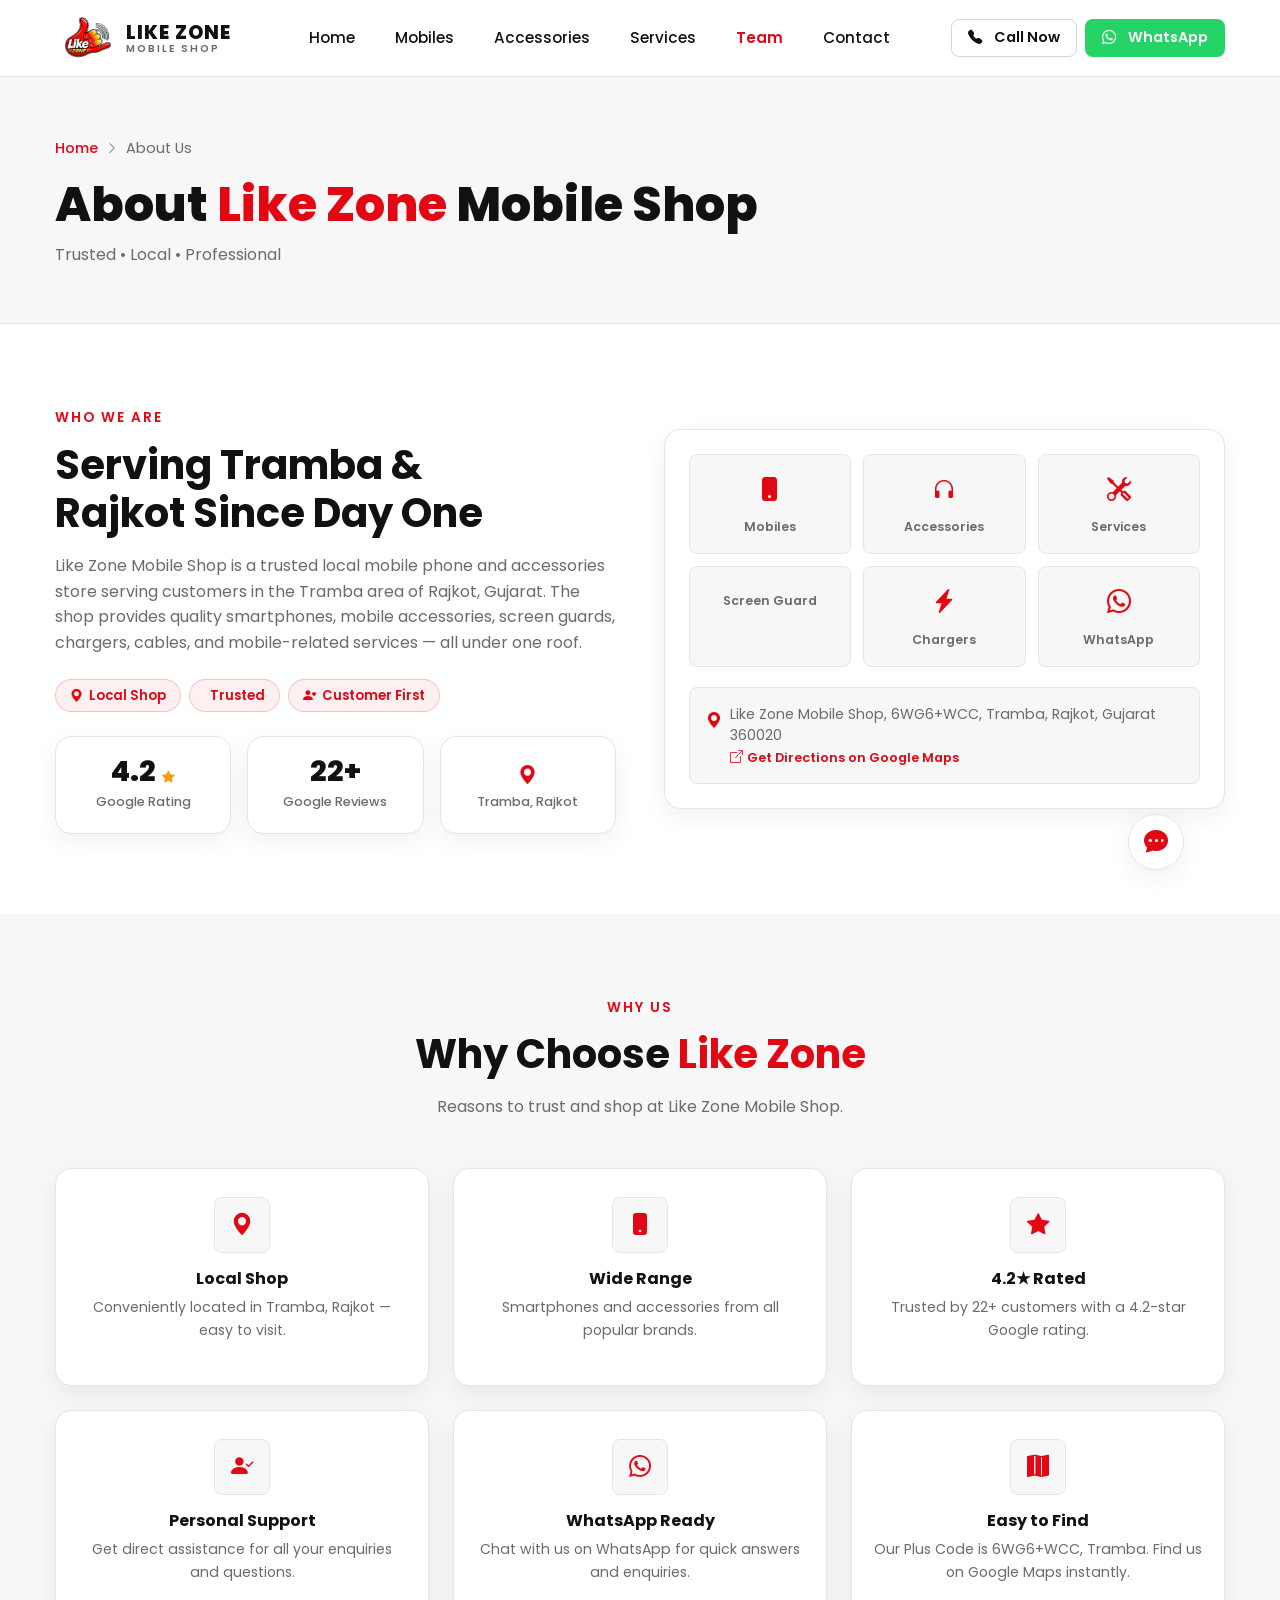
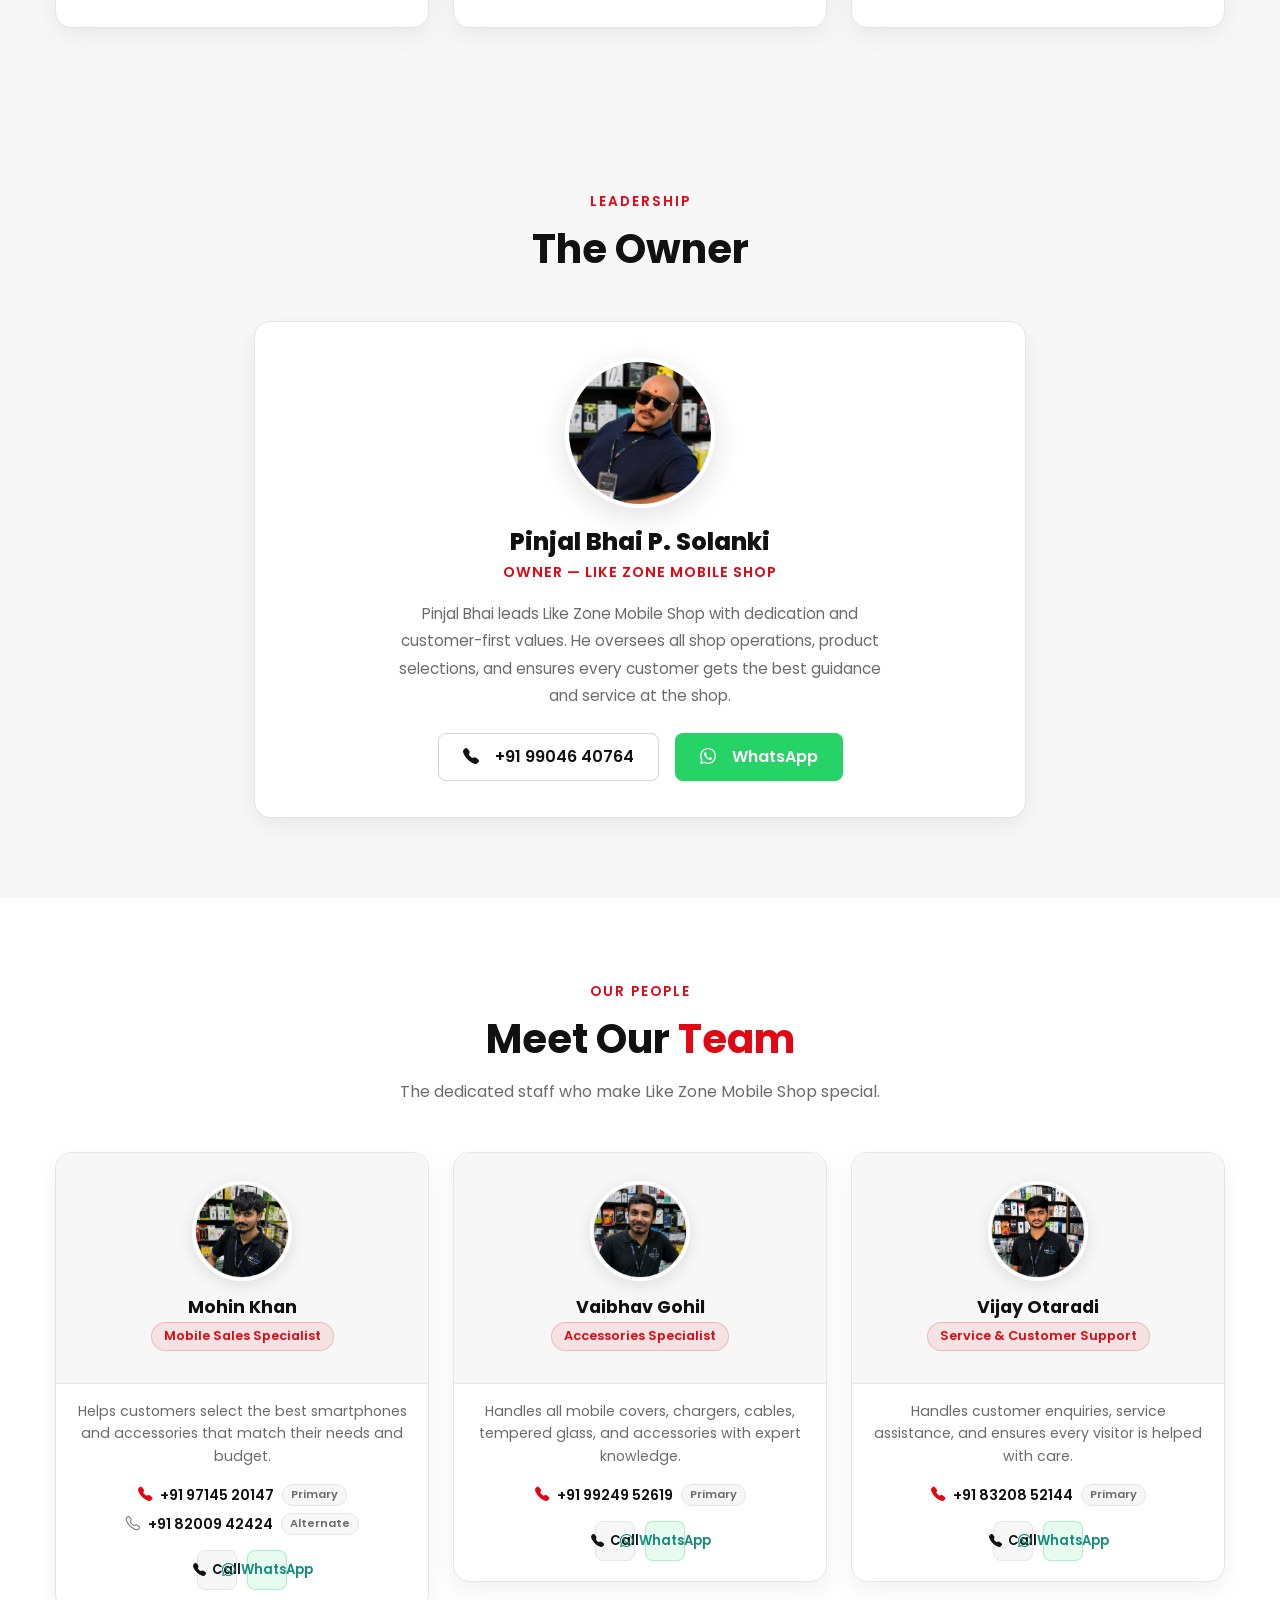
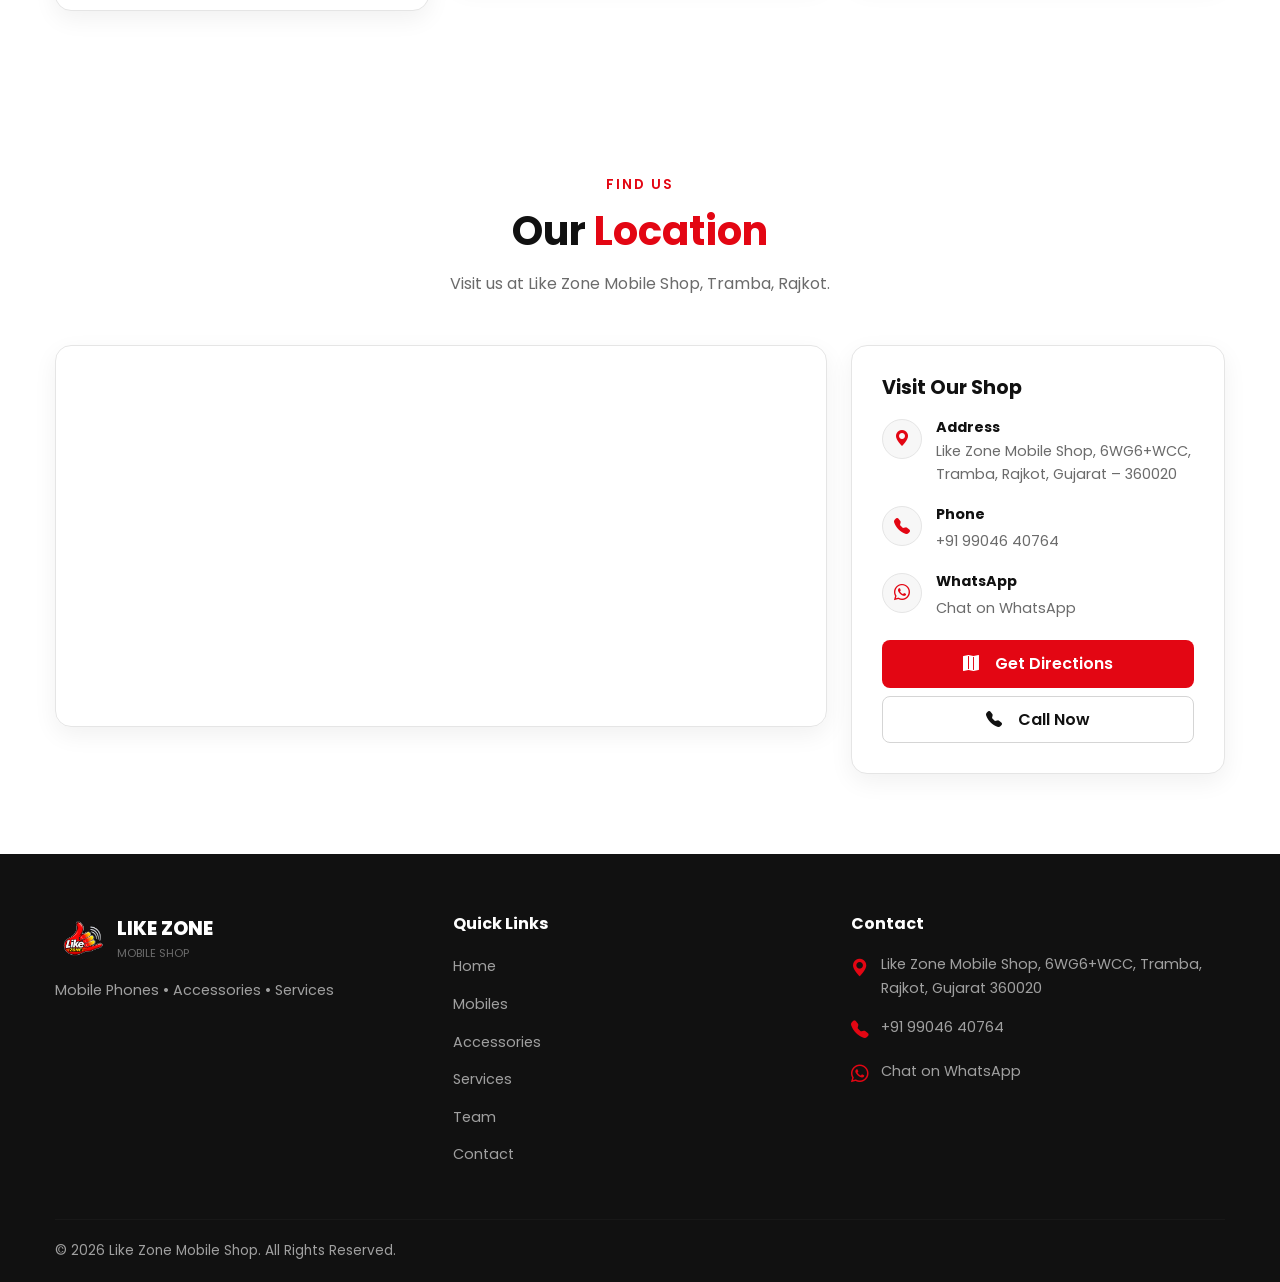
==== commit d1591266: "DATA" ====
--- a/about.html
+++ b/about.html
@@ -4,14 +4,15 @@
 <head>
   <meta charset="UTF-8" />
   <meta name="viewport" content="width=device-width, initial-scale=1.0" />
-  <title>Like Zone Mobile Shop | Mobile Phones &amp; Accessories in Tramba, Rajkot</title>
+  <title>About Us & Team | Like Zone Mobile Shop | Tramba, Rajkot</title>
   <meta name="description"
-    content="Like Zone Mobile Shop in Kasturba Dham, Tramba, Rajkot. Explore mobile phones, accessories, chargers, scratch guards and mobile-related services." />
+    content="Meet the team behind Like Zone Mobile Shop in Tramba, Rajkot. A trusted local mobile shop offering phones, accessories, and services." />
   <meta name="keywords"
-    content="Like Zone Mobile Shop, mobile shop Tramba, mobile shop Rajkot, mobile phones Tramba, mobile accessories Rajkot" />
+    content="Like Zone Mobile Shop team, mobile shop Tramba, Pinjalbhai, Mohin Khan, Vaibhav Gohil, Vijay Otaradi, Rajkot mobile shop" />
   <meta name="author" content="Like Zone Mobile Shop" />
-  <meta property="og:title" content="Like Zone Mobile Shop | Tramba, Rajkot" />
-  <meta property="og:description" content="Your trusted mobile phone and accessories shop in Tramba, Rajkot." />
+  <meta property="og:title" content="About & Team | Like Zone Mobile Shop | Tramba, Rajkot" />
+  <meta property="og:description"
+    content="Meet the dedicated team at Like Zone Mobile Shop, your trusted mobile store in Tramba, Rajkot." />
   <meta property="og:type" content="website" />
 
   <!-- Bootstrap 5 CSS -->
@@ -20,14 +21,254 @@
   <link href="https://cdn.jsdelivr.net/npm/bootstrap-icons@1.11.3/font/bootstrap-icons.min.css" rel="stylesheet" />
   <!-- Google Fonts -->
   <link
-    href="https://fonts.googleapis.com/css2?family=Inter:wght@300;400;500;600;700;800;900&family=Poppins:wght@300;400;500;600;700;800;900&display=swap"
+    href="https://fonts.googleapis.com/css2?family=Poppins:wght@300;400;500;600;700;800;900&display=swap"
     rel="stylesheet" />
   <!-- Custom CSS -->
   <link rel="stylesheet" href="css/style.css" />
+
+  <style>
+    /* ── Page-specific enhancements ── */
+    .page-hero {
+      background: var(--light);
+      border-bottom: 1px solid var(--border);
+      padding: 60px 0 40px;
+    }
+    .page-hero-title {
+      font-size: clamp(2rem, 5vw, 3rem);
+      font-weight: 800;
+      color: var(--dark);
+    }
+    .page-hero-sub {
+      font-size: 1rem;
+      color: var(--gray);
+      margin-top: 8px;
+    }
+    .breadcrumb-link {
+      color: var(--primary);
+      font-size: 0.9rem;
+      font-weight: 500;
+    }
+    .breadcrumb-link:hover { text-decoration: underline; }
+
+    /* ── Stats ── */
+    .stat-card {
+      padding: 20px 12px;
+      text-align: center;
+    }
+    .stat-value {
+      font-size: 1.8rem;
+      font-weight: 800;
+      color: var(--dark);
+      line-height: 1;
+    }
+    .stat-label {
+      font-size: 0.8rem;
+      color: var(--gray);
+      margin-top: 6px;
+      font-weight: 500;
+    }
+
+    /* ── About section icons ── */
+    .about-icon-grid {
+      display: grid;
+      grid-template-columns: repeat(3, 1fr);
+      gap: 12px;
+      margin-bottom: 20px;
+    }
+    .about-icon-item {
+      display: flex;
+      flex-direction: column;
+      align-items: center;
+      gap: 8px;
+      padding: 16px 8px;
+      background: var(--light);
+      border: 1px solid var(--border);
+      border-radius: var(--radius-sm);
+      transition: var(--transition);
+    }
+    .about-icon-item:hover {
+      border-color: var(--primary);
+      transform: translateY(-2px);
+    }
+    .about-icon-item i { font-size: 1.5rem; color: var(--primary); }
+    .about-icon-item span { font-size: 0.78rem; color: var(--gray); font-weight: 600; }
+
+    /* ── Highlight badges ── */
+    .highlight-badge {
+      display: inline-flex;
+      align-items: center;
+      gap: 6px;
+      font-size: 0.82rem;
+      font-weight: 600;
+      color: var(--primary);
+      background: rgba(227,6,19,0.06);
+      border: 1px solid rgba(227,6,19,0.2);
+      padding: 5px 14px;
+      border-radius: 50px;
+    }
+
+    /* ── Why Us cards ── */
+    .why-card { padding: 28px 20px; text-align: center; }
+    .why-icon {
+      width: 56px; height: 56px;
+      background: var(--light);
+      border: 1px solid var(--border);
+      border-radius: var(--radius-sm);
+      display: flex; align-items: center; justify-content: center;
+      font-size: 1.4rem;
+      color: var(--primary);
+      margin: 0 auto 16px;
+      transition: var(--transition);
+    }
+    .why-card:hover .why-icon { background: var(--primary); color: #fff; }
+    .why-title { font-size: 1rem; font-weight: 700; color: var(--dark); margin-bottom: 8px; }
+    .why-desc  { font-size: 0.88rem; color: var(--gray); }
+
+    /* ── Team Cards (enhanced) ── */
+    .team-card {
+      padding: 0;
+      overflow: hidden;
+      transition: var(--transition);
+    }
+    .team-card:hover { transform: translateY(-5px); }
+    .team-card-top {
+      background: var(--light);
+      padding: 28px 20px 20px;
+      text-align: center;
+      border-bottom: 1px solid var(--border);
+    }
+    .team-avatar-wrap {
+      width: 100px; height: 100px;
+      margin: 0 auto 16px;
+      border-radius: 50%;
+      overflow: hidden;
+      border: 3px solid var(--white);
+      box-shadow: 0 4px 16px rgba(0,0,0,0.1);
+      transition: var(--transition);
+    }
+    .team-card:hover .team-avatar-wrap { transform: scale(1.05); }
+    .team-avatar {
+      width: 100%; height: 100%;
+      object-fit: cover;
+      object-position: top center;
+      display: block;
+    }
+    .team-name  { font-size: 1.1rem; font-weight: 700; color: var(--dark); margin-bottom: 4px; }
+    .team-role  {
+      font-size: 0.8rem; font-weight: 600; color: var(--primary);
+      background: rgba(227,6,19,0.08); border: 1px solid rgba(227,6,19,0.2);
+      padding: 3px 12px; border-radius: 50px; display: inline-block;
+    }
+    .team-card-body {
+      padding: 16px 20px 20px;
+      text-align: center;
+    }
+    .team-desc { font-size: 0.88rem; color: var(--gray); margin-bottom: 16px; }
+    
+    .team-numbers {
+      margin-bottom: 14px;
+    }
+    .team-number-item {
+      display: flex;
+      align-items: center;
+      justify-content: center;
+      gap: 8px;
+      margin-bottom: 6px;
+    }
+    .team-number-item a {
+      font-size: 0.9rem;
+      font-weight: 600;
+      color: var(--dark);
+      transition: var(--transition);
+    }
+    .team-number-item a:hover { color: var(--primary); }
+    .team-number-item i { color: var(--primary); font-size: 0.9rem; }
+    .num-label {
+      font-size: 0.7rem;
+      background: var(--light);
+      border: 1px solid var(--border);
+      border-radius: 50px;
+      padding: 1px 8px;
+      color: var(--gray);
+      font-weight: 600;
+    }
+
+    .team-actions { display: flex; justify-content: center; gap: 10px; flex-wrap: wrap; }
+    .team-btn {
+      display: inline-flex; align-items: center; gap: 6px;
+      padding: 8px 16px; border-radius: var(--radius-sm);
+      font-size: 0.82rem; font-weight: 600;
+      transition: var(--transition); border: 1px solid transparent;
+    }
+    .team-btn.call {
+      background: var(--light); color: var(--dark); border-color: var(--border);
+    }
+    .team-btn.call:hover { background: var(--dark); color: #fff; }
+    .team-btn.wa {
+      background: rgba(37,211,102,0.1); color: #128C7E; border-color: rgba(37,211,102,0.3);
+    }
+    .team-btn.wa:hover { background: #25D366; color: #fff; border-color: #25D366; }
+
+    /* ── Owner Section ── */
+    .owner-section { background: var(--light); }
+    .owner-card {
+      background: var(--white);
+      border: 1px solid var(--border);
+      border-radius: var(--radius-md);
+      padding: 36px;
+      box-shadow: var(--shadow-md);
+    }
+    .owner-img-wrap {
+      width: 150px; height: 150px;
+      margin: 0 auto 20px;
+      border-radius: 50%;
+      overflow: hidden;
+      border: 4px solid var(--white);
+      box-shadow: 0 8px 30px rgba(0,0,0,0.12);
+    }
+    .owner-img { width: 100%; height: 100%; object-fit: cover; object-position: top center; }
+    .owner-name { font-size: 1.5rem; font-weight: 800; color: var(--dark); margin-bottom: 4px; }
+    .owner-title { font-size: 0.9rem; font-weight: 600; color: var(--primary); text-transform: uppercase; letter-spacing: 1px; margin-bottom: 16px; }
+    .owner-desc { font-size: 0.95rem; color: var(--gray); line-height: 1.8; }
+
+    /* ── Map Section ── */
+    .map-section { background: var(--white); }
+    .map-embed {
+      border: 1px solid var(--border);
+      border-radius: var(--radius-md);
+      overflow: hidden;
+      box-shadow: var(--shadow-md);
+    }
+    .map-embed iframe { display: block; width: 100%; height: 380px; border: none; }
+    .map-info-card {
+      background: var(--white);
+      border: 1px solid var(--border);
+      border-radius: var(--radius-md);
+      padding: 30px;
+      box-shadow: var(--shadow-md);
+      height: 100%;
+    }
+    .map-info-item {
+      display: flex; align-items: flex-start; gap: 14px;
+      margin-bottom: 20px;
+    }
+    .map-info-icon {
+      width: 40px; height: 40px; flex-shrink: 0;
+      background: var(--light); border: 1px solid var(--border);
+      border-radius: 50%; display: flex; align-items: center; justify-content: center;
+      color: var(--primary); font-size: 1rem;
+    }
+    .map-info-text h4 { font-size: 0.9rem; font-weight: 700; margin-bottom: 4px; }
+    .map-info-text p, .map-info-text a { font-size: 0.9rem; color: var(--gray); margin: 0; }
+  </style>
 </head>
 
 <body>
-<header>
+
+  <!-- ============================================================
+       NAVBAR
+  ============================================================ -->
+  <header>
     <nav class="navbar navbar-expand-lg navbar-light custom-navbar sticky-top" id="mainNavbar"
       aria-label="Main navigation">
       <div class="container">
@@ -48,29 +289,45 @@
 
         <div class="collapse navbar-collapse" id="navbarContent">
           <ul class="navbar-nav mx-auto gap-2">
-            <li class="nav-item"><a class="nav-link active" href="index.html">Home</a></li>
+            <li class="nav-item"><a class="nav-link" href="index.html">Home</a></li>
             <li class="nav-item"><a class="nav-link" href="mobiles.html">Mobiles</a></li>
             <li class="nav-item"><a class="nav-link" href="accessories.html">Accessories</a></li>
             <li class="nav-item"><a class="nav-link" href="services.html">Services</a></li>
-            <li class="nav-item"><a class="nav-link" href="about.html">Team</a></li>
+            <li class="nav-item"><a class="nav-link active" href="about.html">Team</a></li>
             <li class="nav-item"><a class="nav-link" href="contact.html">Contact</a></li>
           </ul>
           <div class="d-flex gap-2 mt-3 mt-lg-0">
             <a href="tel:+919904640764" class="custom-btn custom-btn-secondary custom-btn-sm px-3"
               aria-label="Call Like Zone Mobile Shop">
-              Call Now
+              <i class="bi bi-telephone-fill me-1"></i>Call Now
             </a>
             <a href="https://wa.me/919904640764"
               target="_blank" rel="noopener noreferrer" class="custom-btn custom-btn-whatsapp custom-btn-sm px-3"
               aria-label="WhatsApp Like Zone Mobile Shop">
-              WhatsApp
+              <i class="bi bi-whatsapp me-1"></i>WhatsApp
             </a>
           </div>
         </div>
       </div>
     </nav>
   </header>
+
   <main>
+
+    <!-- ============================================================
+         PAGE HERO
+    ============================================================ -->
+    <section class="page-hero" aria-label="Page Header">
+      <div class="container">
+        <div class="d-flex gap-2 align-items-center mb-3">
+          <a href="index.html" class="breadcrumb-link">Home</a>
+          <i class="bi bi-chevron-right" style="font-size:0.75rem; color:var(--gray)"></i>
+          <span style="font-size:0.9rem; color:var(--gray)">About Us</span>
+        </div>
+        <h1 class="page-hero-title">About <span style="color:var(--primary)">Like Zone</span> Mobile Shop</h1>
+        <p class="page-hero-sub">Trusted • Local • Professional</p>
+      </div>
+    </section>
 
     <!-- ============================================================
          ABOUT SECTION
@@ -78,54 +335,61 @@
     <section id="about" class="about-section section-padding" aria-label="About Like Zone Mobile Shop">
       <div class="container">
         <div class="row align-items-center g-5">
-          <div class="col-lg-6 ">
-            <div class="section-label">About Us</div>
-            <h2 class="section-title">About <span class="gradient-text">Like Zone</span><br />Mobile Shop</h2>
-            <p class="section-desc">
-              Like Zone Mobile Shop is a local mobile phone and accessories store serving customers
-              in the Tramba area of Rajkot. The shop offers mobile phones, accessories, scratch guards,
-              chargers and mobile-related services.
+          <!-- Left: Text -->
+          <div class="col-lg-6 reveal-on-scroll">
+            <span class="section-label">Who We Are</span>
+            <h2 class="section-title mb-3">Serving Tramba &amp;<br />Rajkot Since Day One</h2>
+            <p class="section-desc text-start mb-4">
+              Like Zone Mobile Shop is a trusted local mobile phone and accessories store serving customers
+              in the Tramba area of Rajkot, Gujarat. The shop provides quality smartphones, mobile
+              accessories, screen guards, chargers, cables, and mobile-related services — all under one roof.
             </p>
-            <div class="about-highlights d-flex flex-wrap gap-3 mb-4">
-              <span class="highlight-badge"><i class="bi bi-geo-alt-fill me-1"></i>Local</span>
-              <span class="highlight-badge"><i class="bi bi-shield-check-fill me-1"></i>Trusted</span>
-              <span class="highlight-badge"><i class="bi bi-person-heart me-1"></i>Customer Focused</span>
+            <div class="d-flex flex-wrap gap-2 mb-4">
+              <span class="highlight-badge"><i class="bi bi-geo-alt-fill"></i>Local Shop</span>
+              <span class="highlight-badge"><i class="bi bi-shield-check-fill"></i>Trusted</span>
+              <span class="highlight-badge"><i class="bi bi-person-heart"></i>Customer First</span>
             </div>
             <div class="row g-3">
               <div class="col-4">
-                <div class="stat-card custom-card text-center">
-                  <div class="stat-value">4.2 <i class="bi bi-star-fill text-warning" style="font-size:0.7em"></i></div>
+                <div class="stat-card custom-card">
+                  <div class="stat-value">4.2 <i class="bi bi-star-fill" style="font-size:0.8rem; color:#F59E0B"></i></div>
                   <div class="stat-label">Google Rating</div>
                 </div>
               </div>
               <div class="col-4">
-                <div class="stat-card custom-card text-center">
+                <div class="stat-card custom-card">
                   <div class="stat-value">22+</div>
                   <div class="stat-label">Google Reviews</div>
                 </div>
               </div>
               <div class="col-4">
-                <div class="stat-card custom-card text-center">
-                  <div class="stat-value"><i class="bi bi-geo-alt-fill"
-                      style="font-size:1.2rem;color:var(--accent-blue)"></i></div>
+                <div class="stat-card custom-card">
+                  <div class="stat-value"><i class="bi bi-geo-alt-fill" style="font-size:1.2rem; color:var(--primary)"></i></div>
                   <div class="stat-label">Tramba, Rajkot</div>
                 </div>
               </div>
             </div>
           </div>
-          <div class="col-lg-6 ">
-            <div class="about-visual-card custom-card">
-              <div class="about-icon-grid" aria-hidden="true">
+          <!-- Right: Icon Grid -->
+          <div class="col-lg-6 reveal-on-scroll">
+            <div class="custom-card p-4">
+              <div class="about-icon-grid">
                 <div class="about-icon-item"><i class="bi bi-phone-fill"></i><span>Mobiles</span></div>
                 <div class="about-icon-item"><i class="bi bi-headphones"></i><span>Accessories</span></div>
                 <div class="about-icon-item"><i class="bi bi-tools"></i><span>Services</span></div>
-                <div class="about-icon-item"><i class="bi bi-shield-check-fill"></i><span>Protection</span></div>
+                <div class="about-icon-item"><i class="bi bi-shield-check-fill"></i><span>Screen Guard</span></div>
                 <div class="about-icon-item"><i class="bi bi-lightning-charge-fill"></i><span>Chargers</span></div>
                 <div class="about-icon-item"><i class="bi bi-whatsapp"></i><span>WhatsApp</span></div>
               </div>
-              <div class="about-card-footer">
-                <i class="bi bi-geo-alt-fill me-2"></i>
-                Kasturba Dham, Tramba, Rajkot, Gujarat – 360020
+              <div class="d-flex align-items-start gap-2 p-3" style="background:var(--light); border-radius:var(--radius-sm); border:1px solid var(--border)">
+                <i class="bi bi-geo-alt-fill mt-1" style="color:var(--primary); flex-shrink:0"></i>
+                <a href="https://share.google/7ReG8tDQKAD49XWqs" target="_blank" rel="noopener noreferrer"
+                   style="font-size:0.88rem; color:var(--gray); line-height:1.5;">
+                  Like Zone Mobile Shop, 6WG6+WCC, Tramba, Rajkot, Gujarat 360020
+                  <span style="display:block; color:var(--primary); font-weight:600; font-size:0.8rem; margin-top:2px;">
+                    <i class="bi bi-box-arrow-up-right me-1"></i>Get Directions on Google Maps
+                  </span>
+                </a>
               </div>
             </div>
           </div>
@@ -133,139 +397,301 @@
       </div>
     </section>
 
-    <!-- WHY CHOOSE US -->
-    <section id="why-us" class="why-section section-padding" aria-label="Why Choose Us">
+    <!-- ============================================================
+         WHY CHOOSE US
+    ============================================================ -->
+    <section id="why-us" class="section-padding" style="background:var(--light);" aria-label="Why Choose Us">
       <div class="container">
-        <div class="text-center mb-5 ">
-          <div class="section-label">Why Us</div>
-          <h2 class="section-title">Why <span class="gradient-text">Choose Us</span></h2>
-          <p class="section-subtitle">Reasons to shop at Like Zone Mobile Shop.</p>
+        <div class="text-center mb-5 reveal-on-scroll">
+          <span class="section-label">Why Us</span>
+          <h2 class="section-title">Why Choose <span style="color:var(--primary)">Like Zone</span></h2>
+          <p class="section-subtitle">Reasons to trust and shop at Like Zone Mobile Shop.</p>
         </div>
         <div class="row g-4">
-          <div class="col-sm-6 col-lg-4 ">
-            <div class="why-card custom-card text-center">
+          <div class="col-sm-6 col-lg-4 reveal-on-scroll">
+            <div class="why-card custom-card">
               <div class="why-icon"><i class="bi bi-geo-alt-fill"></i></div>
               <h3 class="why-title">Local Shop</h3>
-              <p class="why-desc">Conveniently located in Tramba, Rajkot.</p>
-            </div>
-          </div>
-          <div class="col-sm-6 col-lg-4 ">
-            <div class="why-card custom-card text-center">
+              <p class="why-desc">Conveniently located in Tramba, Rajkot — easy to visit.</p>
+            </div>
+          </div>
+          <div class="col-sm-6 col-lg-4 reveal-on-scroll">
+            <div class="why-card custom-card">
               <div class="why-icon"><i class="bi bi-phone-fill"></i></div>
-              <h3 class="why-title">Mobile Products</h3>
-              <p class="why-desc">Smartphones and mobile-related products from popular brands.</p>
-            </div>
-          </div>
-          <div class="col-sm-6 col-lg-4 ">
-            <div class="why-card custom-card text-center">
-              <div class="why-icon"><i class="bi bi-headphones"></i></div>
-              <h3 class="why-title">Accessories</h3>
-              <p class="why-desc">Wide range of mobile accessories including covers, chargers and cables.</p>
-            </div>
-          </div>
-          <div class="col-sm-6 col-lg-4 ">
-            <div class="why-card custom-card text-center">
+              <h3 class="why-title">Wide Range</h3>
+              <p class="why-desc">Smartphones and accessories from all popular brands.</p>
+            </div>
+          </div>
+          <div class="col-sm-6 col-lg-4 reveal-on-scroll">
+            <div class="why-card custom-card">
+              <div class="why-icon"><i class="bi bi-star-fill"></i></div>
+              <h3 class="why-title">4.2★ Rated</h3>
+              <p class="why-desc">Trusted by 22+ customers with a 4.2-star Google rating.</p>
+            </div>
+          </div>
+          <div class="col-sm-6 col-lg-4 reveal-on-scroll">
+            <div class="why-card custom-card">
               <div class="why-icon"><i class="bi bi-person-check-fill"></i></div>
-              <h3 class="why-title">Customer Support</h3>
-              <p class="why-desc">Direct assistance for all your enquiries and product-related questions.</p>
-            </div>
-          </div>
-          <div class="col-sm-6 col-lg-4 ">
-            <div class="why-card custom-card text-center">
+              <h3 class="why-title">Personal Support</h3>
+              <p class="why-desc">Get direct assistance for all your enquiries and questions.</p>
+            </div>
+          </div>
+          <div class="col-sm-6 col-lg-4 reveal-on-scroll">
+            <div class="why-card custom-card">
               <div class="why-icon"><i class="bi bi-whatsapp"></i></div>
-              <h3 class="why-title">Easy Contact</h3>
-              <p class="why-desc">Call or WhatsApp with one click for quick communication.</p>
-            </div>
-          </div>
-          <div class="col-sm-6 col-lg-4 ">
-            <div class="why-card custom-card text-center">
+              <h3 class="why-title">WhatsApp Ready</h3>
+              <p class="why-desc">Chat with us on WhatsApp for quick answers and enquiries.</p>
+            </div>
+          </div>
+          <div class="col-sm-6 col-lg-4 reveal-on-scroll">
+            <div class="why-card custom-card">
               <div class="why-icon"><i class="bi bi-map-fill"></i></div>
-              <h3 class="why-title">Convenient Location</h3>
-              <p class="why-desc">Easy to find at Kasturba Dham, Tramba.</p>
+              <h3 class="why-title">Easy to Find</h3>
+              <p class="why-desc">Our Plus Code is 6WG6+WCC, Tramba. Find us on Google Maps instantly.</p>
             </div>
           </div>
         </div>
       </div>
     </section>
 
-    <!-- TEAM SECTION -->
-    <section id="team" class="team-section section-padding" aria-label="Our Team">
+    <!-- ============================================================
+         OWNER SECTION
+    ============================================================ -->
+    <section id="owner" class="owner-section section-padding" aria-label="Shop Owner">
       <div class="container">
-        <div class="text-center mb-5 ">
-          <div class="section-label">Our People</div>
-          <h2 class="section-title">Meet Our <span class="gradient-text">Team</span></h2>
-          <p class="section-subtitle">The dedicated people behind Like Zone Mobile Shop.</p>
+        <div class="text-center mb-5 reveal-on-scroll">
+          <span class="section-label">Leadership</span>
+          <h2 class="section-title">The Owner</h2>
+        </div>
+        <div class="row justify-content-center">
+          <div class="col-lg-8 reveal-on-scroll">
+            <div class="owner-card text-center">
+              <div class="owner-img-wrap mx-auto">
+                <img src="images/owner_pinjalbhai_new.png" alt="Pinjalbhai P. Solanki - Owner of Like Zone Mobile Shop"
+                  class="owner-img" />
+              </div>
+              <h2 class="owner-name">Pinjal Bhai P. Solanki</h2>
+              <div class="owner-title">Owner — Like Zone Mobile Shop</div>
+              <p class="owner-desc mx-auto mb-4" style="max-width:500px;">
+                Pinjal Bhai leads Like Zone Mobile Shop with dedication and customer-first values. 
+                He oversees all shop operations, product selections, and ensures every customer 
+                gets the best guidance and service at the shop.
+              </p>
+              <div class="d-flex justify-content-center gap-3 flex-wrap">
+                <a href="tel:+919904640764" class="custom-btn custom-btn-secondary">
+                  <i class="bi bi-telephone-fill me-2"></i>+91 99046 40764
+                </a>
+                <button onclick="openWhatsApp('Hello, I would like to speak with the shop owner Pinjalbhai.')"
+                  class="custom-btn custom-btn-whatsapp">
+                  <i class="bi bi-whatsapp me-2"></i>WhatsApp
+                </button>
+              </div>
+            </div>
+          </div>
+        </div>
+      </div>
+    </section>
+
+    <!-- ============================================================
+         TEAM SECTION
+    ============================================================ -->
+    <section id="team" class="section-padding" style="background:var(--white);" aria-label="Our Team">
+      <div class="container">
+        <div class="text-center mb-5 reveal-on-scroll">
+          <span class="section-label">Our People</span>
+          <h2 class="section-title">Meet Our <span style="color:var(--primary)">Team</span></h2>
+          <p class="section-subtitle">The dedicated staff who make Like Zone Mobile Shop special.</p>
         </div>
         <div class="row g-4 justify-content-center">
-          <div class="col-sm-6 col-lg-3 ">
-            <article class="team-card custom-card custom-card text-center">
-              <div class="team-avatar-wrap"><img src="images/owner_pinjalbhai_new.png" alt="Pinjalbhai - Shop Owner"
-                  class="team-avatar" /></div>
-              <h3 class="team-name">Pinjalbhai</h3>
-              <div class="team-role">Shop Owner / Manager</div>
-              <p class="team-desc">Responsible for shop management and customer assistance.</p>
-              <div class="team-actions">
-                <a href="tel:+919904640764" class="team-btn call-btn"><i class="bi bi-telephone-fill"></i></a>
-                <button class="team-btn wa-btn"
-                  onclick="openWhatsApp('Hello, I would like to speak with the shop owner.')"><i
-                    class="bi bi-whatsapp"></i></button>
+
+          <!-- Mohin Khan -->
+          <div class="col-sm-6 col-lg-4 reveal-on-scroll">
+            <article class="team-card custom-card">
+              <div class="team-card-top">
+                <div class="team-avatar-wrap">
+                  <img src="images/worker_mohin_new.png" alt="Mohin Khan - Mobile Sales Specialist" class="team-avatar" />
+                </div>
+                <h3 class="team-name">Mohin Khan</h3>
+                <div class="team-role">Mobile Sales Specialist</div>
+              </div>
+              <div class="team-card-body">
+                <p class="team-desc">Helps customers select the best smartphones and accessories that match their needs and budget.</p>
+                
+                <!-- Contact Numbers -->
+                <div class="team-numbers">
+                  <div class="team-number-item">
+                    <i class="bi bi-telephone-fill" style="color:var(--primary)"></i>
+                    <a href="tel:+919714520147">+91 97145 20147</a>
+                    <span class="num-label">Primary</span>
+                  </div>
+                  <div class="team-number-item">
+                    <i class="bi bi-telephone" style="color:var(--gray)"></i>
+                    <a href="tel:+918200942424">+91 82009 42424</a>
+                    <span class="num-label">Alternate</span>
+                  </div>
+                </div>
+
+                <div class="team-actions">
+                  <a href="tel:+919714520147" class="team-btn call">
+                    <i class="bi bi-telephone-fill"></i> Call
+                  </a>
+                  <button onclick="openWhatsApp('Hello Mohin Khan, I need help selecting a smartphone.')"
+                    class="team-btn wa">
+                    <i class="bi bi-whatsapp"></i> WhatsApp
+                  </button>
+                </div>
               </div>
             </article>
           </div>
-          <div class="col-sm-6 col-lg-3 ">
-            <article class="team-card custom-card custom-card text-center">
-              <div class="team-avatar-wrap"><img src="images/worker_mohin_new.png"
-                  alt="Mohin Khan - Mobile Sales Specialist" class="team-avatar" /></div>
-              <h3 class="team-name">Mohin Khan</h3>
-              <div class="team-role">Mobile Sales Specialist</div>
-              <p class="team-desc">Helps customers select smartphones and accessories.</p>
-              <div class="team-actions">
-                <a href="tel:+919714520147" class="team-btn call-btn" title="Call Primary (9714520147)"><i
-                    class="bi bi-telephone-fill"></i></a>
-                <a href="tel:+918200942424" class="team-btn call-btn" title="Call Alternate (8200942424)"><i
-                    class="bi bi-telephone"></i></a>
-                <button class="team-btn wa-btn" onclick="openWhatsApp('Hello, I need help selecting a smartphone.')"><i
-                    class="bi bi-whatsapp"></i></button>
+
+          <!-- Vaibhav Gohil -->
+          <div class="col-sm-6 col-lg-4 reveal-on-scroll">
+            <article class="team-card custom-card">
+              <div class="team-card-top">
+                <div class="team-avatar-wrap">
+                  <img src="images/worker_vaibhav_new.png" alt="Vaibhav Gohil - Accessories Specialist" class="team-avatar" />
+                </div>
+                <h3 class="team-name">Vaibhav Gohil</h3>
+                <div class="team-role">Accessories Specialist</div>
+              </div>
+              <div class="team-card-body">
+                <p class="team-desc">Handles all mobile covers, chargers, cables, tempered glass, and accessories with expert knowledge.</p>
+
+                <!-- Contact Number -->
+                <div class="team-numbers">
+                  <div class="team-number-item">
+                    <i class="bi bi-telephone-fill" style="color:var(--primary)"></i>
+                    <a href="tel:+919924952619">+91 99249 52619</a>
+                    <span class="num-label">Primary</span>
+                  </div>
+                </div>
+
+                <div class="team-actions">
+                  <a href="tel:+919924952619" class="team-btn call">
+                    <i class="bi bi-telephone-fill"></i> Call
+                  </a>
+                  <button onclick="openWhatsApp('Hello Vaibhav, I need help with mobile accessories.')"
+                    class="team-btn wa">
+                    <i class="bi bi-whatsapp"></i> WhatsApp
+                  </button>
+                </div>
               </div>
             </article>
           </div>
-          <div class="col-sm-6 col-lg-3 ">
-            <article class="team-card custom-card custom-card text-center">
-              <div class="team-avatar-wrap"><img src="images/worker_vaibhav_new.png"
-                  alt="Vaibhav Gohil - Accessories Specialist" class="team-avatar" /></div>
-              <h3 class="team-name">Vaibhav Gohil</h3>
-              <div class="team-role">Accessories Specialist</div>
-              <p class="team-desc">Handles covers, chargers, cables, and tempered glass.</p>
-              <div class="team-actions">
-                <a href="tel:+919924952619" class="team-btn call-btn"><i class="bi bi-telephone-fill"></i></a>
-                <button class="team-btn wa-btn" onclick="openWhatsApp('Hello, I need help with mobile accessories.')"><i
-                    class="bi bi-whatsapp"></i></button>
+
+          <!-- Vijay Otaradi -->
+          <div class="col-sm-6 col-lg-4 reveal-on-scroll">
+            <article class="team-card custom-card">
+              <div class="team-card-top">
+                <div class="team-avatar-wrap">
+                  <img src="images/worker_vijay_new.png" alt="Vijay Otaradi - Service & Customer Support" class="team-avatar" />
+                </div>
+                <h3 class="team-name">Vijay Otaradi</h3>
+                <div class="team-role">Service &amp; Customer Support</div>
+              </div>
+              <div class="team-card-body">
+                <p class="team-desc">Handles customer enquiries, service assistance, and ensures every visitor is helped with care.</p>
+
+                <!-- Contact Number -->
+                <div class="team-numbers">
+                  <div class="team-number-item">
+                    <i class="bi bi-telephone-fill" style="color:var(--primary)"></i>
+                    <a href="tel:+918320852144">+91 83208 52144</a>
+                    <span class="num-label">Primary</span>
+                  </div>
+                </div>
+
+                <div class="team-actions">
+                  <a href="tel:+918320852144" class="team-btn call">
+                    <i class="bi bi-telephone-fill"></i> Call
+                  </a>
+                  <button onclick="openWhatsApp('Hello Vijay, I need customer support assistance.')"
+                    class="team-btn wa">
+                    <i class="bi bi-whatsapp"></i> WhatsApp
+                  </button>
+                </div>
               </div>
             </article>
           </div>
-          <div class="col-sm-6 col-lg-3 ">
-            <article class="team-card custom-card custom-card text-center">
-              <div class="team-avatar-wrap"><img src="images/worker_vijay_new.png"
-                  alt="Vijay Otaradi - Service and Customer Support" class="team-avatar" /></div>
-              <h3 class="team-name">Vijay Otaradi</h3>
-              <div class="team-role">Service &amp; Customer Support</div>
-              <p class="team-desc">Handles customer enquiries and service assistance.</p>
-              <div class="team-actions">
-                <a href="tel:+918320852144" class="team-btn call-btn"><i class="bi bi-telephone-fill"></i></a>
-                <button class="team-btn wa-btn" onclick="openWhatsApp('Hello, I need customer support assistance.')"><i
-                    class="bi bi-whatsapp"></i></button>
-              </div>
-            </article>
-          </div>
+
         </div>
       </div>
     </section>
 
-
-
-
-  
+    <!-- ============================================================
+         LOCATION / GOOGLE MAPS
+    ============================================================ -->
+    <section id="location" class="map-section section-padding" aria-label="Shop Location">
+      <div class="container">
+        <div class="text-center mb-5 reveal-on-scroll">
+          <span class="section-label">Find Us</span>
+          <h2 class="section-title">Our <span style="color:var(--primary)">Location</span></h2>
+          <p class="section-subtitle">Visit us at Like Zone Mobile Shop, Tramba, Rajkot.</p>
+        </div>
+        <div class="row g-4 align-items-start">
+          <!-- Map Embed -->
+          <div class="col-lg-8 reveal-on-scroll">
+            <div class="map-embed">
+              <iframe
+                src="https://maps.google.com/maps?q=Like+Zone+Mobile+Shop,+6WG6%2BWCC,+Tramba,+Rajkot,+Gujarat+360020&t=&z=16&ie=UTF8&iwloc=&output=embed"
+                allowfullscreen="" loading="lazy"
+                referrerpolicy="no-referrer-when-downgrade"
+                title="Like Zone Mobile Shop Location on Google Maps">
+              </iframe>
+            </div>
+          </div>
+          <!-- Info Panel -->
+          <div class="col-lg-4 reveal-on-scroll">
+            <div class="map-info-card">
+              <h3 style="font-size:1.2rem; font-weight:700; margin-bottom:20px; color:var(--dark);">Visit Our Shop</h3>
+
+              <div class="map-info-item">
+                <div class="map-info-icon"><i class="bi bi-geo-alt-fill"></i></div>
+                <div class="map-info-text">
+                  <h4>Address</h4>
+                  <p>Like Zone Mobile Shop, 6WG6+WCC, Tramba, Rajkot, Gujarat – 360020</p>
+                </div>
+              </div>
+
+              <div class="map-info-item">
+                <div class="map-info-icon"><i class="bi bi-telephone-fill"></i></div>
+                <div class="map-info-text">
+                  <h4>Phone</h4>
+                  <a href="tel:+919904640764">+91 99046 40764</a>
+                </div>
+              </div>
+
+              <div class="map-info-item">
+                <div class="map-info-icon"><i class="bi bi-whatsapp"></i></div>
+                <div class="map-info-text">
+                  <h4>WhatsApp</h4>
+                  <a href="javascript:void(0)" onclick="openWhatsApp('Hello, I want to visit Like Zone Mobile Shop.')">
+                    Chat on WhatsApp
+                  </a>
+                </div>
+              </div>
+
+              <div class="mt-3 d-grid gap-2">
+                <a href="https://share.google/7ReG8tDQKAD49XWqs"
+                  target="_blank" rel="noopener noreferrer"
+                  class="custom-btn custom-btn-primary">
+                  <i class="bi bi-map-fill me-2"></i>Get Directions
+                </a>
+                <a href="tel:+919904640764" class="custom-btn custom-btn-secondary">
+                  <i class="bi bi-telephone-fill me-2"></i>Call Now
+                </a>
+              </div>
+            </div>
+          </div>
+        </div>
+      </div>
+    </section>
+
   </main>
+
+  <!-- ============================================================
+       FOOTER
+  ============================================================ -->
   <footer class="site-footer" aria-label="Site Footer">
     <div class="container">
       <div class="row g-4">
@@ -294,7 +720,9 @@
           <h4 class="footer-heading">Contact</h4>
           <div class="footer-contact-item">
             <i class="bi bi-geo-alt-fill"></i>
-            <span>Kasturba Dham, Tramba, Rajkot, Gujarat – 360020</span>
+            <a href="https://share.google/7ReG8tDQKAD49XWqs" target="_blank" rel="noopener noreferrer" style="color:inherit;">
+              Like Zone Mobile Shop, 6WG6+WCC, Tramba, Rajkot, Gujarat 360020
+            </a>
           </div>
           <div class="footer-contact-item">
             <i class="bi bi-telephone-fill"></i>
@@ -337,7 +765,6 @@
       <button class="chatbot-action-btn" id="chatbotClose" aria-label="Close chatbot"><i class="bi bi-x"></i></button>
     </div>
     <div class="chatbot-messages" id="chatbotMessages" aria-live="polite">
-      <!-- Messages injected by JS -->
       <div class="chat-msg bot">
         <div class="msg-bubble">Hello! How can we help?</div>
       </div>
--- a/css/style.css
+++ b/css/style.css
@@ -613,3 +613,14 @@
 .bg-light { background-color: var(--light) !important; }
 .bg-dark { background-color: var(--dark) !important; }
 .text-white { color: var(--white) !important; }
+
+/* ── Reveal Animations ────────────────────────────────────────── */
+.reveal-on-scroll {
+  opacity: 0;
+  transform: translateY(30px);
+  transition: opacity 0.6s ease-out, transform 0.6s ease-out;
+}
+.reveal-on-scroll.revealed {
+  opacity: 1;
+  transform: translateY(0);
+}
